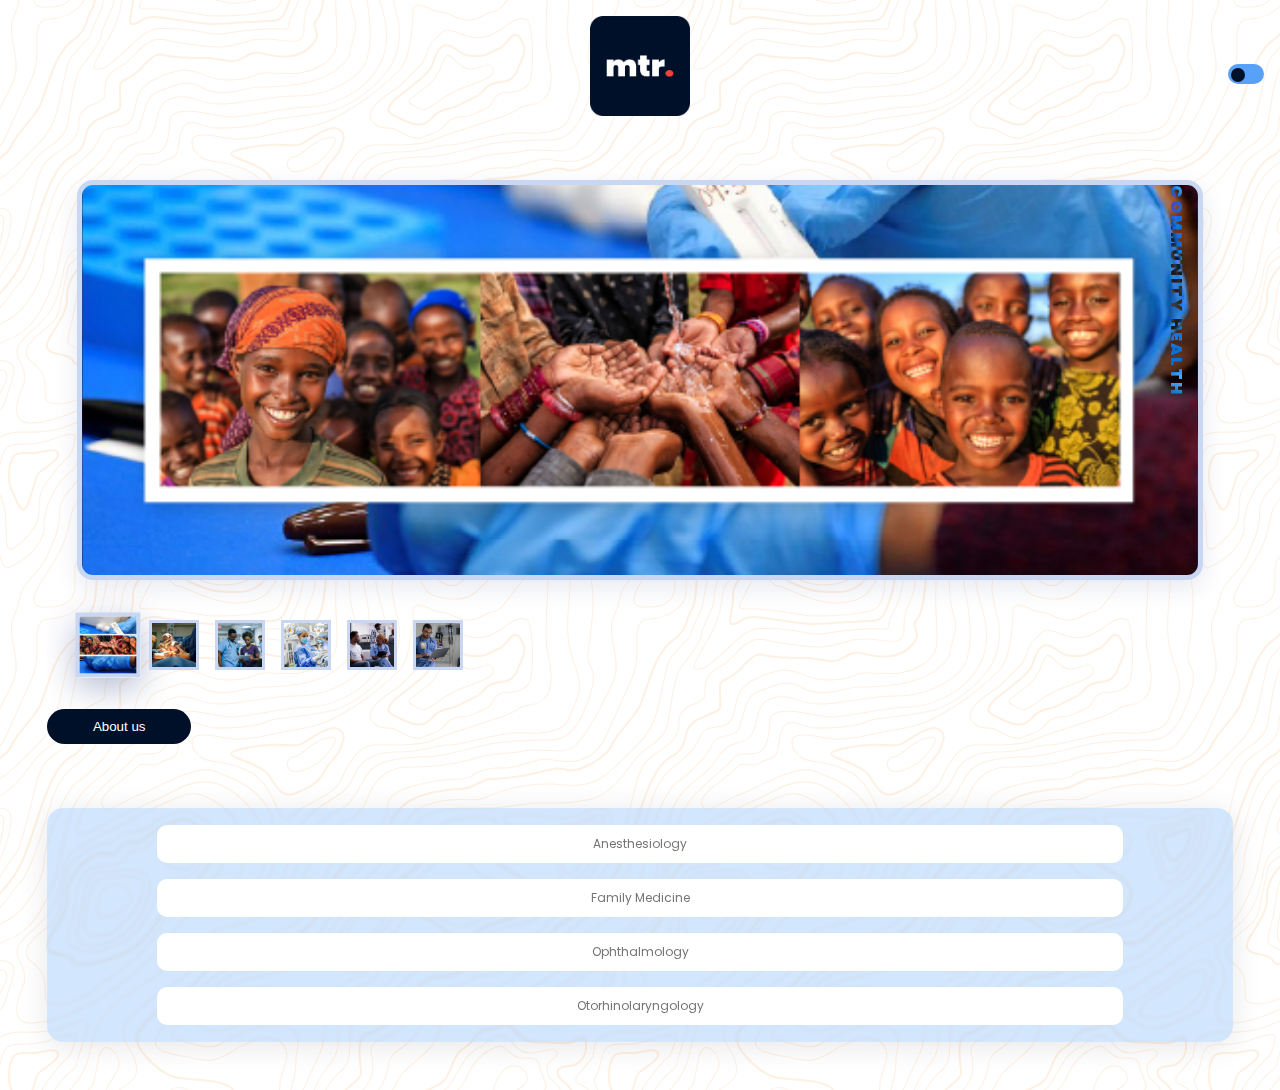
==== index.html @ 711af169 "added new postings" ====
<!DOCTYPE html>
<html lang="en">
<head>
  <meta charset="UTF-8">
  <meta name="viewport" content="width=device-width, initial-scale=1.0">
  <title>mtr.</title>
  <link rel="shortcut icon" href="./img/favicon.png" type="image/x-icon">
  <link rel="stylesheet" href="style2.css">
</head>
<body>
      <!-- Toggle switch for dark mode -->
      <div class="dark-mode-toggle">
        <label class="switch-toggle">
            <input type="checkbox" id="dark-mode-toggle-checkbox">
            <span class="toggle-slider"></span>
        </label>
      </div>

 <img
      src="img/mtr.png"
    />

    <div class="container">
    <!-- <div class="logo-hero">
      <p>mtr.</p>
    </div> -->


    <!-- <h1><span class="text blue">I am</span> 
      <br>
      going to make it better</h1> -->

      <!-- <div id="text-container">
        <span id="text1"></span>
        <span id="text2"></span>
    </div>
    
    <svg id="filters">
        <defs>
            <filter id="threshold">
                <feColorMatrix in="SourceGraphic" type="matrix" values="1 0 0 0 0
                      0 1 0 0 0
                      0 0 1 0 0
                      0 0 0 255 -140" />
            </filter>
        </defs>
    </svg> -->


  
    <div class="section full-height over-hide px-4 px-sm-0">
      <div class="container">
        <div class="row full-height justify-content-center">
          <div class="padding-tb">
            <div class="section mx-auto text-center slider-height-padding">
                    <input class="checkbox frst" type="radio" id="slide-1" name="slider" checked/>
                    <label for="slide-1"></label>
                    <input class="checkbox scnd" type="radio" name="slider" id="slider-2"/>
                    <label for="slider-2"></label>
                    <input class="checkbox thrd" type="radio" name="slider" id="slider-3"/>
                    <label for="slider-3"></label>
                    <input class="checkbox foth" type="radio" name="slider" id="slider-4"/>
                    <label for="slider-4"></label>
                    <input class="checkbox fifth" type="radio" name="slider" id="slider-5"/>
                    <label for="slider-5"></label>
                    <input class="checkbox sixth" type="radio" name="slider" id="slider-6"/>
                    <label for="slider-6"></label>
              <ul>
                <li>
                  <span>COMMUNITY HEALTH</span>
                  </li>
                <li>
                  <span>OBSTETRICS & GYNECOLOGY</span>
                  </li>
                <li>
                  <span></span>
                  </li>
                <li>
                  <span>ANESTHESIOLOGY</span>
                  </li>
                  <li>
                    <span></span>
                    </li>
                    <li>
                      <span>MEDICAL STUDENT</span>
                      </li>
                </ul>
              </div>
            </div>
            </div>
        </div>
    </div>



      <div class="btn">
        <a href="about-temp2.html"> <button class="flat-btn">About us</button> </a>
      </div>
      


      <div class="blurred-box">

        <div class="posting">
        
          <!-- <a href="https://materea.github.io/commhealth">Community Health</a>
        
      
          <a href="https://materea.github.io/obgyn">Obstetrics & Gynecology</a> -->

          <a href="https://materea.github.io/anesth">Anesthesiology</a>
          <a href="https://materea.github.io/ophtha">Family Medicine</a>
          <a href="https://materea.github.io/ophtha">Ophthalmology</a>
          <a href="https://materea.github.io/orl">Otorhinolaryngology</a>

        
        </div>
      </div>
     

      

    


  
 
<script src="main.js"></script>
<script src="script2.js"></script>
</body>
</html>
---- style2.css ----
@import url('https://fonts.googleapis.com/css2?family=Poppins:ital,wght@0,100;0,200;0,300;0,400;0,500;0,600;0,700;0,800;0,900;1,100;1,200;1,300;1,400;1,500;1,600;1,700;1,800;1,900&display=swap');

:root {
  --color-primary: #fff;
  --color-darker: #001028;
  --color-darker-alpha: rgba(0, 16, 40, 0.506);
  --color-yellow: #f4b400;
  --color-green: #4caf50;
  --color-red: #f44336;
  --color-secondary: #57a2f8;
  --color-secondary-lighter: #f4f4f4;
  --color-secondary-alpha: #57a2f85f;
  --color-ash: #747474;
  --font-family-primary: 'Open Sans', sans-serif;
  --font-family-secondary: 'Rubik Mono One', sans-serif;
  --font-family-tertiary: 'Georgia', sans-serif;
  --font-family-quartenary: 'Poppins', sans-serif;

  --td: 150ms;
  --te: cubic-bezier(0.215, 0.61, 0.355, 1);

    /* Dark Mode Colors */
    --color-primary-dark: #081526;
    --color-ash-dark: #0f9f85;
    --color-darker-dark: #c9d7f2;
    --color-secondary-dark: #152840;
    --color-tertiary-dark: #7b8da6;
}

body {
  margin: 0;
  padding: 1rem;
  font-family: "Poppins", sans-serif;
  display: flex;
  flex-direction: column;
  justify-content: center;
  align-items: center;
  min-height: 100vh;
  background-image: url("data:image/svg+xml,%3Csvg xmlns='http://www.w3.org/2000/svg' width='600' height='600' viewBox='0 0 600 600'%3E%3Cpath fill='%23fcd9b6' fill-opacity='0.4' d='M600 325.1v-1.17c-6.5 3.83-13.06 7.64-14.68 8.64-10.6 6.56-18.57 12.56-24.68 19.09-5.58 5.95-12.44 10.06-22.42 14.15-1.45.6-2.96 1.2-4.83 1.9l-4.75 1.82c-9.78 3.75-14.8 6.27-18.98 10.1-4.23 3.88-9.65 6.6-16.77 8.84-1.95.6-3.99 1.17-6.47 1.8l-6.14 1.53c-5.29 1.35-8.3 2.37-10.54 3.78-3.08 1.92-6.63 3.26-12.74 5.03a384.1 384.1 0 0 1-4.82 1.36c-2.04.58-3.6 1.04-5.17 1.52a110.03 110.03 0 0 0-11.2 4.05c-2.7 1.15-5.5 3.93-8.78 8.4a157.68 157.68 0 0 0-6.15 9.2c-5.75 9.07-7.58 11.74-10.24 14.51a50.97 50.97 0 0 1-4.6 4.22c-2.33 1.9-10.39 7.54-11.81 8.74a14.68 14.68 0 0 0-3.67 4.15c-1.24 2.3-1.9 4.57-2.78 8.87-2.17 10.61-3.52 14.81-8.2 22.1-4.07 6.33-6.8 9.88-9.83 12.99-.47.48-.95.96-1.5 1.48l-3.75 3.56c-1.67 1.6-3.18 3.12-4.86 4.9a42.44 42.44 0 0 0-9.89 16.94c-2.5 8.13-2.72 15.47-1.76 27.22.47 5.82.51 6.36.51 8.18 0 10.51.12 17.53.63 25.78.24 4.05.56 7.8.97 11.22h.9c-1.13-9.58-1.5-21.83-1.5-37 0-1.86-.04-2.4-.52-8.26-.94-11.63-.72-18.87 1.73-26.85a41.44 41.44 0 0 1 9.65-16.55c1.67-1.76 3.18-3.27 4.83-4.85.63-.6 3.13-2.96 3.75-3.57a71.6 71.6 0 0 0 1.52-1.5c3.09-3.16 5.86-6.76 9.96-13.15 4.77-7.42 6.15-11.71 8.34-22.44.86-4.21 1.5-6.4 2.68-8.6.68-1.25 1.79-2.48 3.43-3.86 1.38-1.15 9.43-6.8 11.8-8.72 1.71-1.4 3.26-2.81 4.7-4.3 2.72-2.85 4.56-5.54 10.36-14.67a156.9 156.9 0 0 1 6.1-9.15c3.2-4.33 5.9-7.01 8.37-8.07 3.5-1.5 7.06-2.77 11.1-4.02a233.84 233.84 0 0 1 7.6-2.2l2.38-.67c6.19-1.79 9.81-3.16 12.98-5.15 2.14-1.33 5.08-2.33 10.27-3.65l6.14-1.53c2.5-.63 4.55-1.2 6.52-1.82 7.24-2.27 12.79-5.06 17.15-9.05 4.05-3.72 9-6.2 18.66-9.9l4.75-1.82c1.87-.72 3.39-1.31 4.85-1.91 10.1-4.15 17.07-8.32 22.76-14.4 6.05-6.45 13.95-12.4 24.49-18.92 1.56-.96 7.82-4.6 14.15-8.33v-64.58c-4 8.15-8.52 14.85-12.7 17.9-2.51 1.82-5.38 4.02-9.04 6.92a1063.87 1063.87 0 0 0-6.23 4.98l-1.27 1.02a2309.25 2309.25 0 0 1-4.87 3.9c-7.55 6-12.9 10.05-17.61 13.19-3.1 2.06-3.86 2.78-8.06 7.13-5.84 6.07-11.72 8.62-29.15 10.95-11.3 1.5-20.04 4.91-30.75 11.07-1.65.94-7.27 4.27-6.97 4.1-2.7 1.58-4.69 2.69-6.64 3.66-5.63 2.8-10.47 4.17-15.71 4.17-17.13 0-41.44 11.51-51.63 22.83-12.05 13.4-31.42 27.7-45.25 31.16-7.4 1.85-11.85 7.05-14.04 14.69-1.26 4.4-1.58 8.28-1.58 13.82 0 .82.01.98.24 3.63.45 5.18.35 8.72-.77 13.26-1.53 6.2-4.89 12.6-10.59 19.43-13.87 16.65-22.88 46.58-22.88 71.68 0 2.39.02 4.26.06 8.75.12 10.8.1 15.8-.22 21.95-.56 11.18-2.09 20.73-5 29.3h-1.05c2.94-8.56 4.49-18.12 5.05-29.35.31-6.13.34-11.1.22-21.9-.04-4.48-.06-6.36-.06-8.75 0-25.32 9.07-55.47 23.12-72.32 5.6-6.72 8.88-12.99 10.38-19.03 1.09-4.4 1.18-7.85.74-12.93-.23-2.7-.24-2.86-.24-3.72 0-5.62.32-9.57 1.62-14.1 2.28-7.95 6.97-13.44 14.76-15.39 13.6-3.4 32.82-17.59 44.75-30.84C409 360.14 433.58 348.5 451 348.5c5.07 0 9.77-1.33 15.26-4.07 1.93-.96 3.9-2.05 6.58-3.62-.3.18 5.33-3.16 6.98-4.11 10.82-6.21 19.66-9.67 31.11-11.2 17.23-2.3 22.9-4.75 28.57-10.64 4.25-4.41 5.04-5.16 8.22-7.28 4.68-3.11 10.01-7.14 17.55-13.14a1113.33 1113.33 0 0 0 4.86-3.89l1.28-1.02a4668.54 4668.54 0 0 1 6.23-4.98c3.67-2.9 6.55-5.12 9.07-6.95 4.37-3.19 9.16-10.56 13.29-19.4v66.9zm0-116.23c-.62.01-1.27.06-1.95.13-6.13.63-13.83 3.45-21.83 7.45-3.64 1.82-8.46 2.67-14.17 2.71-4.7.04-9.72-.47-14.73-1.33-1.7-.3-3.26-.61-4.67-.93a31.55 31.55 0 0 0-3.55-.57 273.4 273.4 0 0 0-16.66-.88c-10.42-.16-17.2.74-17.97 2.73-.38.97.6 2.55 3.03 4.87 1.01.97 2.22 2.03 4.04 3.55a1746.07 1746.07 0 0 0 4.79 4.02c1.39 1.2 3.1 1.92 5.5 2.5.7.16.86.2 2.64.54 3.53.7 5.03 1.25 6.15 2.63 1.41 1.76 1.4 4.54-.15 8.88-2.44 6.83-5.72 10.05-10.19 10.33-3.63.23-7.6-1.29-14.52-5.06-4.53-2.47-6.82-7.3-8.32-15.26-.17-.87-.32-1.78-.5-2.86l-.43-2.76c-1.05-6.58-1.9-9.2-3.73-10.11-.81-.4-1.59-.74-2.36-1-2.27-.77-4.6-1.02-8.1-.92-2.29.07-14.7 1-13.77.93-20.55 1.37-28.8 5.05-37.09 14.99a133.07 133.07 0 0 0-4.25 5.44l-2.3 3.09-2.51 3.32c-4.1 5.36-7.06 8.48-10.39 11.12-.65.52-1.33 1.04-2.13 1.62l-4.11 2.94a106.8 106.8 0 0 0-5.16 3.99c-4.55 3.74-9.74 8.6-16.25 15.38-8.25 8.58-11.78 13.54-11.7 15.95.07 1.65 1.64 2.11 6.79 2.38 1.61.09 2.15.12 2.98.2 2.95.24 5.09.73 6.81 1.68 7.48 4.15 11.63 7.26 13.95 11.58 3.3 6.15.8 12.88-8.89 20.26-8.28 6.3-11.1 10.37-11.31 14.96-.06 1.17 0 1.93.26 4.43.69 6.47.25 10.65-2.8 17.42a44.23 44.23 0 0 1-4.16 7.53c-2.82 3.97-5.47 5.74-10.6 7.69-.43.16-3.34 1.23-4.27 1.59-1.8.68-3.38 1.36-5.01 2.14-4.18 2-8.4 4.6-13.1 8.24-8.44 6.51-13.23 14.56-15.98 25.06-1.1 4.2-1.55 6.81-2.8 15.21-1.26 8.6-2.17 12.64-4.08 16.55-2.1 4.28-11.93 26.59-12.97 28.88a382.7 382.7 0 0 1-6.37 13.41c-4.07 8.11-7.61 14.07-10.73 17.81-5.38 6.46-8.98 14.37-13.77 28.42a810.14 810.14 0 0 0-1.89 5.6c-1.8 5.35-2.96 8.6-4.26 11.85-6.13 15.32-25.43 26.31-46.46 26.31-11.2 0-20.58-2.74-31.02-8.55-5.6-3.13-4.55-2.42-22.26-14.54-14.33-9.8-17.7-10.73-20.47-6.9-.37.5-1.81 2.74-1.83 2.77a52.24 52.24 0 0 1-4.94 5.9c-.73.79-5.52 5.87-6.97 7.45-2.38 2.6-4.3 4.81-5.98 6.93a45.6 45.6 0 0 0-5.08 7.66c-1.29 2.57-1.9 5.25-2.66 10.6a997.6 997.6 0 0 1-.46 3.18h-1l.47-3.32c.77-5.45 1.4-8.2 2.75-10.9a46.54 46.54 0 0 1 5.2-7.84c1.7-2.14 3.63-4.38 6.03-6.98 1.45-1.59 6.24-6.68 6.96-7.46a51.58 51.58 0 0 0 4.84-5.78s1.47-2.26 1.86-2.8c3.25-4.5 7.08-3.44 21.84 6.67 17.67 12.08 16.62 11.38 22.19 14.48 10.3 5.73 19.5 8.43 30.53 8.43 20.65 0 39.57-10.77 45.54-25.69a219.7 219.7 0 0 0 4.24-11.8 6752.32 6752.32 0 0 0 1.88-5.6c4.83-14.16 8.47-22.14 13.96-28.73 3.05-3.66 6.56-9.57 10.6-17.61 1.97-3.93 4.04-8.31 6.35-13.38 1.03-2.28 10.88-24.61 12.98-28.91 1.85-3.79 2.75-7.76 4-16.25 1.24-8.44 1.7-11.07 2.81-15.32 2.8-10.7 7.71-18.94 16.33-25.6a73.18 73.18 0 0 1 13.29-8.35c1.66-.8 3.27-1.48 5.08-2.18.94-.36 3.86-1.43 4.28-1.59 4.95-1.88 7.44-3.55 10.14-7.33 1.35-1.9 2.68-4.3 4.06-7.37 2.97-6.58 3.39-10.59 2.72-16.9a27.13 27.13 0 0 1-.27-4.58c.22-4.94 3.21-9.24 11.7-15.7 9.33-7.11 11.66-13.34 8.62-19-2.2-4.09-6.25-7.12-13.55-11.17-1.57-.88-3.6-1.33-6.42-1.57-.8-.07-1.34-.1-2.95-.19-5.77-.3-7.63-.85-7.72-3.34-.1-2.81 3.5-7.87 11.97-16.69 6.53-6.8 11.75-11.69 16.33-15.45 1.79-1.47 3.42-2.72 5.2-4.03l4.12-2.94c.79-.58 1.46-1.08 2.1-1.59 3.26-2.6 6.16-5.65 10.21-10.94a383.2 383.2 0 0 0 2.5-3.32l2.31-3.09c1.8-2.39 3.04-4 4.29-5.48 8.47-10.17 16.98-13.96 37.27-15.3-.44.02 12-.9 14.32-.98 3.62-.1 6.05.16 8.46.98.8.27 1.62.62 2.47 1.04 2.27 1.14 3.17 3.87 4.27 10.85l.44 2.76c.17 1.07.33 1.97.5 2.83 1.44 7.69 3.62 12.29 7.8 14.57 6.76 3.68 10.6 5.15 13.99 4.94 4-.25 6.99-3.17 9.3-9.67 1.45-4.04 1.46-6.49.32-7.92-.9-1.12-2.28-1.62-5.57-2.27a55.8 55.8 0 0 1-2.67-.55c-2.54-.6-4.39-1.4-5.93-2.71a252.63 252.63 0 0 0-4.78-4.01 84.35 84.35 0 0 1-4.08-3.6c-2.73-2.6-3.86-4.43-3.28-5.95 1.02-2.64 7.82-3.54 18.93-3.37a230.56 230.56 0 0 1 16.73.88c2.76.39 3.2.49 3.68.6 1.4.3 2.95.62 4.62.91a82.9 82.9 0 0 0 14.56 1.32c5.56-.04 10.24-.86 13.73-2.6 8.1-4.05 15.89-6.9 22.17-7.56.7-.07 1.4-.11 2.05-.13v1zm0-100.94v1.5c-8.62 16.05-17.27 29.55-23.65 35.92-3.19 3.2-7.62 4.9-13.54 5.56-4.45.48-8.28.4-19.18-.2-9.91-.55-15.32-.44-20.52.78a84.05 84.05 0 0 1-15 2.11l-2.25.14c-12.49.75-19.37 1.78-32.72 5.74-4.5 1.33-9.27 2.49-14.3 3.48a246.27 246.27 0 0 1-32.6 3.97c-7.56.45-13.21.57-20.24.57-5.4 0-11.9 1.61-18 5.18-8.3 4.87-15.06 12.87-19.53 24.5a68.57 68.57 0 0 1-4.56 9.8c-3.6 6.2-6.92 8.99-13.38 12.18l-4.03 1.96a64.48 64.48 0 0 0-15.16 10.25c-8.2 7.33-13.72 16.63-22.54 35.6l-2.08 4.49c-7.3 15.7-11.5 23.3-17.35 29.87-7.7 8.66-20.25 14.42-40.31 20.08-4.37 1.23-19.04 5.08-19.24 5.13-6.92 1.87-11.68 3.34-15.63 4.92-10.55 4.22-18.71 10.52-36.38 26.52l-1.7 1.54c-8.58 7.76-13.41 11.9-18.81 15.88-3.95 2.9-8 5.67-12.97 8.91-2.06 1.34-10.3 6.6-12.33 7.94-11.52 7.5-18.53 13.04-24.62 20.08a62.01 62.01 0 0 0-6.44 8.85c-4.13 6.91-6.27 13.15-9.2 25.11l-1.54 6.26c-.6 2.45-1.15 4.54-1.72 6.58-2.97 10.7-6.9 17.36-14.78 26.91L69.6 491a148.51 148.51 0 0 0-4.19 5.3 23.9 23.9 0 0 0-3.44 6.28c-1.16 3.23-1.52 5.9-1.87 11.94-.58 10.05-1.42 15.04-4.63 22.67-1.57 3.72-5.66 14.02-6.41 15.8a73.46 73.46 0 0 1-3.57 7.4c-2.88 5.14-6.71 10.12-13.12 16.95-5.96 6.36-8.87 10.9-10.61 16a56.88 56.88 0 0 0-1.38 4.82l-.46 1.84h-1.03l.52-2.08c.52-2.09.92-3.49 1.4-4.9 1.8-5.25 4.78-9.9 10.84-16.36 6.35-6.78 10.13-11.7 12.97-16.77a72.5 72.5 0 0 0 3.52-7.29c.75-1.76 4.84-12.06 6.4-15.8 3.17-7.5 3.99-12.4 4.56-22.33.35-6.14.72-8.88 1.93-12.23a24.9 24.9 0 0 1 3.58-6.54c1.27-1.7 2.6-3.37 4.22-5.34l4.11-4.95c7.8-9.46 11.66-16 14.59-26.54.56-2.04 1.1-4.12 1.71-6.56l1.53-6.26c2.96-12.04 5.13-18.36 9.32-25.39 1.84-3.08 4-6.05 6.54-8.99 6.17-7.12 13.24-12.7 24.83-20.26 2.05-1.33 10.28-6.6 12.33-7.94 4.96-3.22 9-5.98 12.92-8.87 5.37-3.95 10.19-8.08 18.74-15.82l1.7-1.54c17.76-16.09 25.98-22.43 36.67-26.7 4-1.6 8.8-3.09 15.75-4.96.21-.06 14.87-3.9 19.22-5.13 19.9-5.61 32.32-11.31 39.85-19.78 5.76-6.48 9.93-14.02 17.18-29.64l2.09-4.5c8.87-19.07 14.44-28.46 22.77-35.9a65.48 65.48 0 0 1 15.38-10.4l4.04-1.97c6.3-3.1 9.47-5.77 12.96-11.77a67.6 67.6 0 0 0 4.48-9.67c4.56-11.84 11.47-20.02 19.97-25 6.25-3.66 12.93-5.32 18.5-5.32 7.01 0 12.65-.12 20.17-.57a245.3 245.3 0 0 0 32.47-3.96c5-.98 9.75-2.13 14.22-3.45 13.43-3.98 20.38-5.02 32.94-5.78l2.24-.14c5.76-.37 9.8-.9 14.85-2.09 5.31-1.25 10.79-1.35 22.6-.7 9.04.5 12.84.58 17.21.1 5.71-.62 9.94-2.26 12.95-5.26 6.44-6.45 15.3-20.37 24.35-36.72zm0 450.21c-1.28-4.6-2.2-10.55-3.33-20.25l-.24-2.04-.23-2.03c-1.82-15.7-3.07-21.98-5.55-24.47-2.46-2.46-3.04-5.03-2.52-8.64.1-.6.18-1.1.39-2.15.69-3.54.77-5.04.08-6.84-.91-2.38-3.31-4.41-7.79-6.26-5.08-2.09-6.52-4.84-4.89-8.44.66-1.45 1.79-3.02 3.52-5.01 1.04-1.2 5.48-5.96 5.08-5.53 6.15-6.7 8.98-11.34 8.98-16.48a15.2 15.2 0 0 1 6.5-12.89v1.26a14.17 14.17 0 0 0-5.5 11.63c0 5.47-2.93 10.29-9.24 17.16.38-.42-4.04 4.33-5.07 5.5-1.67 1.93-2.75 3.43-3.36 4.77-1.37 3.04-.23 5.22 4.36 7.1 4.71 1.95 7.32 4.16 8.34 6.83.78 2.04.7 3.67-.03 7.4-.2 1.03-.3 1.51-.38 2.09-.48 3.33.03 5.59 2.23 7.8 2.74 2.74 3.98 8.96 5.84 25.06l.24 2.03.23 2.04c.82 7.01 1.53 12.06 2.34 16.03v4.33zm0-62.16c-1.4-3.13-4.43-9.9-4.95-11.17-1.02-2.53-1.25-3.8-.91-5.18.2-.84 2.05-4.68 2.32-5.33a70.79 70.79 0 0 0 3.54-11.2v3.99a62.82 62.82 0 0 1-2.62 7.6c-.31.75-2.09 4.46-2.27 5.18-.28 1.12-.08 2.22.87 4.57.41 1.02 2.5 5.7 4.02 9.09v2.45zm0-85.09c-1.65 1.66-3.66 2.9-6.4 4.13-.25.1-13.97 5.47-20.4 8.43-9.35 4.32-16.7 5.9-23.03 5.25-5.08-.53-9.02-2.25-14.77-5.92l-3.2-2.07a77.4 77.4 0 0 0-5.44-3.27c-4.05-2.18-3.25-5.8 1.47-10.47 3.71-3.68 9.6-7.93 18.73-13.8l4.46-2.82c17.95-11.33 18.22-11.5 22.27-14.74 11.25-9 19.69-14.02 26.31-15.1v1.02c-6.37 1.1-14.62 6-25.69 14.86-4.1 3.28-4.34 3.44-22.36 14.8a652.4 652.4 0 0 0-4.45 2.83c-9.07 5.83-14.92 10.05-18.57 13.66-4.31 4.28-4.95 7.13-1.7 8.88 1.7.91 3.29 1.88 5.5 3.3l3.2 2.08c5.64 3.59 9.45 5.25 14.34 5.76 6.13.64 13.32-.9 22.52-5.15 6.46-2.98 20.18-8.35 20.4-8.44 3.04-1.37 5.1-2.71 6.81-4.69v1.47zm0-41.37v1c-6.56.26-12.11 3.13-19.71 9.08l-4.63 3.68a51.87 51.87 0 0 1-4.4 3.14c-.82.52-5.51 3.33-6.22 3.76-3.31 2-6.15 3.8-8.87 5.6a112.61 112.61 0 0 0-8.16 5.92c-4.61 3.72-7.4 6.9-7.97 9.35-.63 2.67 1.48 4.53 7.05 5.46 10.7 1.78 20.92-.05 30.45-4.65a61.96 61.96 0 0 0 17.1-12.2 41.8 41.8 0 0 0 5.36-7.42v1.92a38.94 38.94 0 0 1-4.64 6.19 62.95 62.95 0 0 1-17.39 12.41c-9.7 4.68-20.13 6.55-31.05 4.73-6.06-1-8.65-3.29-7.85-6.67.64-2.74 3.53-6.05 8.31-9.9 2.35-1.9 5.1-3.88 8.24-5.97 2.73-1.82 5.58-3.61 8.9-5.62.72-.44 5.4-3.24 6.22-3.75 1.26-.8 2.6-1.76 4.3-3.09.8-.62 3.9-3.1 4.63-3.67 7.77-6.1 13.49-9.04 20.33-9.3zm0-154.6v1c-1.75-.24-4.3.23-7.82 1.55-10.01 3.75-13.8 5.07-19.15 6.76-1.78.56-2.63.83-3.87 1.24-1.48.5-3.16.76-6.74 1.16a1550.34 1550.34 0 0 0-2.64.3c-7.8.94-11.28 2.47-11.28 6.07 0 4.45 2.89 13.18 7.96 25.81a57.34 57.34 0 0 1 2.33 7.6 258.32 258.32 0 0 1 .84 3.46c1.86 7.62 3.17 10.71 5.56 11.67 2.21.88 4.7.6 7.47-.72 3.48-1.69 7.22-4.94 11.2-9.47 1.52-1.7 2.97-3.49 4.59-5.57l3.16-4.1c2.59-3.23 6.07-12.21 8.39-20.23v3.45c-2.29 7.2-5.27 14.5-7.61 17.41-.44.55-2.67 3.46-3.15 4.09-1.63 2.1-3.1 3.9-4.62 5.62-4.08 4.61-7.9 7.94-11.53 9.7-2.99 1.44-5.77 1.75-8.28.74-2.84-1.13-4.2-4.34-6.15-12.35a2097.48 2097.48 0 0 1-.84-3.46c-.8-3.2-1.47-5.45-2.28-7.46-5.14-12.8-8.04-21.55-8.04-26.19 0-4.37 3.84-6.06 12.16-7.07a160.9 160.9 0 0 1 2.65-.3c3.5-.39 5.15-.64 6.53-1.1 1.26-.42 2.1-.7 3.88-1.26 5.34-1.68 9.11-3 19.1-6.74 3.53-1.32 6.22-1.84 8.18-1.61zM0 292c10.13-11.31 18.13-23.2 23.07-35.39 3.3-8.14 6.09-16.12 10.81-30.55l1.59-4.84c6.53-19.94 10.11-29.82 14.77-39.56 6.07-12.72 12.55-21.18 20.27-25.54 6.66-3.76 10.2-7.86 12.22-13.15a46.6 46.6 0 0 0 1.86-6.58c1.23-5.2 2.05-7.59 3.93-10.36 2.45-3.62 6.27-6.53 12.1-8.96 15.78-6.58 16.73-7.04 18.05-9.01.65-.98.83-2.15.74-4.51-.03-.73-.23-3.82-.24-4A93.8 93.8 0 0 1 119 94c0-10.04.18-11.37 2.37-13.15.52-.42 1.13-.8 2.07-1.3.27-.14 2.18-1.12 2.84-1.48a68.4 68.4 0 0 0 9.12-5.87c2.06-1.54 2.64-2.14 8.01-7.93 3.78-4.09 6.21-6.36 8.96-8.12 3.64-2.33 7.2-3.12 10.9-2.11 4.4 1.2 10.81 2 18.78 2.46 6.9.4 12.9.5 21.95.5 4.87 0 8.97.47 15.4 1.57 7.77 1.33 9.3 1.54 12.38 1.54 4.05 0 7.43-.88 10.68-2.95 5.06-3.22 8.11-4.67 11.2-5.2 3.62-.64 4.77-.46 16.55 2.06 17.26 3.7 30.85 1.36 41.06-9.7 5.1-5.53 5.48-8.9 3.48-14.8-.83-2.42-1.03-3.1-1.17-4.3-.29-2.52.5-4.71 2.71-6.93 2.65-2.65 4.72-9.17 6.22-18.29h2.03c-1.56 9.71-3.77 16.65-6.83 19.7-1.79 1.8-2.36 3.39-2.14 5.28.11 1 .3 1.63 1.07 3.9 2.22 6.53 1.76 10.66-3.9 16.8-10.77 11.66-25.07 14.13-42.95 10.3-11.42-2.45-12.55-2.62-15.78-2.06-2.77.48-5.62 1.84-10.47 4.92a20.93 20.93 0 0 1-11.76 3.27c-3.25 0-4.81-.22-12.73-1.57C212.74 59.46 208.73 59 204 59c-9.1 0-15.11-.1-22.07-.5-8.09-.47-14.62-1.29-19.2-2.54-5.62-1.53-10.17 1.38-17.85 9.66-5.5 5.94-6.08 6.53-8.28 8.18a70.38 70.38 0 0 1-9.38 6.03c-.68.37-2.58 1.35-2.84 1.49-.84.44-1.35.76-1.75 1.08C121.16 83.6 121 84.8 121 94c0 1.85.06 3.54.17 5.44 0 .17.2 3.28.24 4.03.1 2.75-.13 4.29-1.08 5.71-1.67 2.5-2.27 2.8-18.95 9.74-5.48 2.29-8.99 4.96-11.2 8.24-1.71 2.51-2.47 4.73-3.64 9.7-.83 3.5-1.21 4.92-1.94 6.83-2.18 5.73-6.05 10.19-13.1 14.18-7.3 4.12-13.55 12.28-19.46 24.66-4.6 9.64-8.17 19.46-14.67 39.32l-1.58 4.84c-4.75 14.47-7.54 22.48-10.86 30.69-5.28 13.01-13.95 25.65-24.93 37.6v-2.97zm0 78v-.5l1-.01c6.32 0 7.47 5.2 4.6 13.36a60.36 60.36 0 0 1-5.6 11.3v-1.92a57.76 57.76 0 0 0 4.65-9.72c2.69-7.6 1.71-12.02-3.65-12.02-.34 0-.67 0-1 .02v-46.59a340.96 340.96 0 0 0 13.71-8.34c13.66-9.46 29.79-37.6 29.79-53.59 0-18.1 21.57-72.64 32.23-79.42 12.71-8.09 32.24-27.96 35.8-37.75 1.93-5.3 5.5-7.27 14.42-9.37 6.15-1.44 8.64-2.42 10.67-4.79 1.5-1.74 2.72-4.79 4.33-10.3.23-.78 1.9-6.68 2.43-8.46 3.62-12.08 7.3-18.49 13.47-20.39 2.5-.76 3.03-.98 9.74-3.7 7.49-3.03 11.97-4.43 17.12-4.92 6.75-.65 13.13.75 19.55 4.67 5.43 3.32 12.19 4.72 20.17 4.56 6.03-.12 12.2-1.07 19.83-2.8 1.82-.4 7.38-1.74 8.26-1.94 2.69-.6 4.34-.89 5.48-.89 4.97 0 8.93-.05 14.2-.27 7.9-.32 15.56-.92 22.75-1.88 8.5-1.14 15.9-2.73 21.88-4.82 18.9-6.62 32.64-18.3 33.67-27.59.29-2.56.4-2.96 2.79-11.11 2.33-7.95 3.21-12.93 2.72-18.23-.2-2.24-.69-4.38-1.48-6.42-1.5-3.92-2.63-9.4-3.43-16.18h.9c.77 6.47 1.89 11.72 3.47 15.82a24.93 24.93 0 0 1 1.54 6.69c.5 5.46-.4 10.54-2.77 18.6-2.36 8.06-2.47 8.47-2.74 10.95-1.09 9.75-15.1 21.68-34.33 28.41-6.06 2.12-13.52 3.72-22.09 4.87-7.22.96-14.92 1.57-22.83 1.89-5.3.21-9.27.27-14.25.27-1.04 0-2.64.27-5.26.87-.87.2-6.43 1.53-8.26 1.94-7.68 1.73-13.92 2.7-20.03 2.82-8.15.17-15.1-1.27-20.71-4.7-6.23-3.81-12.4-5.16-18.93-4.54-5.04.48-9.44 1.86-16.84 4.86-6.75 2.74-7.29 2.95-9.82 3.73-5.73 1.76-9.28 7.96-12.81 19.72-.53 1.77-2.2 7.66-2.43 8.46-1.66 5.65-2.91 8.78-4.53 10.67-2.22 2.58-4.84 3.62-12.01 5.3-7.8 1.83-11.13 3.66-12.9 8.54-3.65 10.04-23.32 30.06-36.2 38.25C65.94 190 44.5 244.2 44.5 262c0 16.34-16.3 44.78-30.22 54.41-2.14 1.48-8.24 5.12-14.28 8.68v-1.16 46.09zm0-173.7v-1.11c7.42-3.82 14.55-10.23 21.84-18.98 3.8-4.56 14.21-18.78 15.79-20.55 1.8-2.04 4.06-3.96 7.42-6.45 1.08-.8 4.92-3.57 5.49-3.99 9.36-6.85 14-11.96 15.98-19.36.8-2.98 1.54-6.78 2.46-12.3.23-1.44 2-12.46 2.56-15.79 2.87-16.77 5.73-26.79 10.07-32.1C92.46 52.43 101.5 38.13 101.5 33c0-2.54.34-3.35 6.05-15.71.68-1.49 1.25-2.74 1.77-3.93 2.5-5.75 3.9-10.04 4.14-13.36h1c-.23 3.48-1.66 7.87-4.23 13.76-.52 1.2-1.09 2.45-1.78 3.95-5.54 12.01-5.95 12.99-5.95 15.29 0 5.47-9.09 19.84-20.11 33.31-4.2 5.12-7.03 15.06-9.86 31.64-.57 3.33-2.33 14.33-2.57 15.78-.92 5.56-1.67 9.38-2.48 12.4-2.05 7.68-6.82 12.93-16.35 19.91l-5.49 3.98c-3.3 2.45-5.51 4.34-7.27 6.31-1.53 1.73-11.94 15.93-15.76 20.53-7.52 9.02-14.88 15.6-22.61 19.46zm0 361.83v-4.33c.48 2.36 1 4.35 1.6 6.15 2 6.03 4.6 8.26 8.19 6.59C28.76 557.69 43.5 542.4 43.5 527c0-16.2 6.37-31.99 17.1-46.3 1.88-2.5 3.66-4.4 5.53-6 .73-.62 1.45-1.18 2.3-1.8l2-1.43c3.68-2.68 5.32-5.28 7.08-12.59.75-3.07 1.38-5.02 4.2-13.26l.63-1.88c3.24-9.58 4.56-14.97 4.17-18.65-.48-4.43-3.8-5.23-11.3-1.64a81.12 81.12 0 0 1-9.15 3.7c-13.89 4.67-26.96 5.8-42.66 5.42l-1.95-.05-1.45-.02a39.8 39.8 0 0 0-15.05 2.96A21.81 21.81 0 0 0 0 438.37v-1.26a23.55 23.55 0 0 1 4.55-2.57 40.77 40.77 0 0 1 16.92-3.02l1.95.05c15.6.38 28.57-.75 42.32-5.37a80.12 80.12 0 0 0 9.04-3.65c8.04-3.84 12.16-2.85 12.72 2.43.42 3.89-.92 9.34-4.21 19.08l-.64 1.88c-2.8 8.2-3.43 10.15-4.16 13.18-1.82 7.52-3.59 10.34-7.47 13.16l-2 1.43c-.84.6-1.54 1.15-2.25 1.75a35.45 35.45 0 0 0-5.37 5.84c-10.61 14.15-16.9 29.74-16.9 45.7 0 15.88-15 31.45-34.29 40.45-4.3 2.01-7.39-.66-9.56-7.18-.23-.68-.44-1.39-.65-2.13zm0-62.16v-2.45l1.46 3.27c2.1 4.8 3.46 10.33 4.26 16.77.66 5.3.84 9.3 1.04 18.5.2 9.32.5 12.75 1.63 15.05 1.28 2.6 3.67 2.35 8.29-1.5 17.14-14.3 21.82-22.9 21.82-38.62 0-7.17 1.1-12.39 3.7-17.68 2.27-4.67 3.65-6.62 13.4-19.62a69.8 69.8 0 0 1 7.6-8.79 44.76 44.76 0 0 1 3.54-3.06c.38-.3.64-.52.89-.74a10.47 10.47 0 0 0 2.63-3.32 35.78 35.78 0 0 0 2.26-5.94l.37-1.2.36-1.15c.29-.91.48-1.55.66-2.16.45-1.53.74-2.68.91-3.66.38-2.2.12-3.49-.85-4.15-2.35-1.61-9.28-.24-23.8 4.94-9.54 3.4-16.12 4.17-27.85 4.26-7.71.06-10.43.4-13.25 2.12-3.48 2.12-5.84 6.4-7.58 14.26-.5 2.2-.99 4.19-1.49 5.98v-3.98l.51-2.22c1.8-8.1 4.28-12.6 8.04-14.9 3.04-1.85 5.86-2.2 13.77-2.26 11.61-.09 18.1-.84 27.51-4.2 14.93-5.32 21.95-6.71 24.7-4.83 1.38.94 1.71 2.6 1.28 5.15a33.69 33.69 0 0 1-.94 3.78l-.66 2.17-.36 1.15-.37 1.2a36.64 36.64 0 0 1-2.33 6.1c-.8 1.53-1.61 2.52-2.86 3.61l-.92.77-1.02.83c-.9.74-1.65 1.4-2.47 2.18a68.84 68.84 0 0 0-7.48 8.66c-9.7 12.93-11.07 14.87-13.31 19.46-2.52 5.15-3.59 10.22-3.59 17.24 0 16.04-4.82 24.91-22.18 39.38-5.04 4.2-8.18 4.55-9.83 1.18-1.22-2.5-1.52-5.94-1.73-15.47-.2-9.16-.38-13.15-1.03-18.4-.79-6.34-2.12-11.8-4.19-16.49L0 495.98zM379.27 0h1.04l1.5 5.26c3.28 11.56 4.89 19.33 5.26 27.8.49 11.01-1.52 21.26-6.63 31.17-7.8 15.13-20.47 26.5-36.22 34.1-12.38 5.96-26.12 9.17-36.22 9.17-6.84 0-17.24 1.38-37.27 4.62l-2.27.37c-24.5 3.99-31.65 5-37.46 5-3.49 0-4.08-.08-19.54-2.8-3.56-.64-6.32-1.1-9-1.5-20.23-2.96-31-1.2-31.96 7.86-.1.85-.18 1.72-.29 2.81l-.27 2.73c-1.1 10.9-2.02 15.73-4.31 19.96-2.9 5.34-7.77 7.95-15.63 7.95-10.2 0-12.92.6-15.5 3.17.52-.51-5.03 5.85-8.16 8.7-2.75 2.5-14.32 12.55-15.77 13.83a341.27 341.27 0 0 0-6.54 5.92c-6.97 6.49-11.81 11.76-14.6 16.15-5.92 9.3-10.48 18.04-11.69 24.08-1.66 8.3 3.67 9.54 19.02 1.21a626.23 626.23 0 0 1 44.54-21.9c3.5-1.56 14.04-6.2 15.68-6.95 5.05-2.25 8.3-3.8 10.78-5.15l1.95-1.07 2.18-1.18c1.76-.94 3.38-1.76 5-2.55 18.1-8.72 34.48-10.46 50.33-1.2 22.89 13.34 38.28 37.02 38.28 56.44 0 19.12-.73 25.13-5.18 33.2a45.32 45.32 0 0 1-4.94 7.12c-6.47 7.77-11.81 16.2-12.76 21.27-1.2 6.34 4.69 7.03 20.17-.05 13.31-6.08 22.4-14.95 28.5-26.32a80.51 80.51 0 0 0 6.1-15.13c.9-2.98 3.17-11.65 3.41-12.48a29.02 29.02 0 0 1 1.75-4.83c7.47-14.93 21.09-30.5 36.25-37.24 7.61-3.38 13-9.65 19.4-20.79.84-1.48 4.26-7.64 5.14-9.17 3.52-6.1 6.22-9.7 9.37-11.98 10.15-7.4 28.7-11.1 50.29-11.1 7.52 0 16.54-1.24 27.51-3.58a420.1 420.1 0 0 0 14.96-3.52c-1.3.33 15.54-3.98 19.42-4.89 14.15-3.33 41.07-5.01 64.11-5.01 17.36 0 27.82-9.23 38.53-38.67 6.62-18.21 6.62-26.37 2.69-34.35l-1.18-2.37A13.36 13.36 0 0 1 587.5 58c0-4.03 0-4.01 2.5-24.56.46-3.73.8-6.74 1.12-9.64.9-8.45 1.38-15.2 1.38-20.8 0-.94-.02-1.94-.04-3h1c.03 1.06.04 2.06.04 3 0 5.65-.48 12.43-1.39 20.9-.3 2.91-.66 5.93-1.11 9.66-2.5 20.45-2.5 20.47-2.5 24.44 0 1.97.45 3.57 1.45 5.68.24.51 1.16 2.35 1.17 2.36 4.06 8.24 4.06 16.68-2.65 35.13-10.84 29.8-21.63 39.33-39.47 39.33-22.96 0-49.83 1.68-63.89 4.99-3.86.9-20.69 5.2-19.4 4.88a421.05 421.05 0 0 1-14.99 3.53c-11.04 2.35-20.11 3.6-27.72 3.6-21.4 0-39.76 3.67-49.7 10.9-3 2.19-5.64 5.7-9.1 11.68-.87 1.52-4.29 7.68-5.14 9.17-6.49 11.3-12 17.71-19.86 21.2-14.9 6.63-28.38 22.03-35.75 36.77a28.17 28.17 0 0 0-1.69 4.67c-.23.8-2.5 9.49-3.4 12.5a81.48 81.48 0 0 1-6.19 15.3c-6.2 11.56-15.44 20.58-28.96 26.76-16.1 7.36-23 6.55-21.58-1.04 1-5.29 6.4-13.83 12.99-21.73a44.33 44.33 0 0 0 4.82-6.96c4.35-7.88 5.06-13.77 5.06-32.72 0-19.04-15.19-42.4-37.72-55.55-15.57-9.08-31.62-7.38-49.45 1.21a132.9 132.9 0 0 0-7.14 3.71l-1.95 1.07a158.83 158.83 0 0 1-10.85 5.19c-1.65.74-12.18 5.38-15.69 6.95a625.25 625.25 0 0 0-44.46 21.86c-15.95 8.66-22.37 7.16-20.48-2.29 1.24-6.2 5.83-15.02 11.82-24.42 2.85-4.48 7.74-9.8 14.77-16.34 1.98-1.85 4.12-3.79 6.56-5.94 1.46-1.29 13.02-11.33 15.75-13.82 3.09-2.8 8.6-9.14 8.14-8.67 2.82-2.82 5.75-3.46 16.2-3.46 7.5 0 12.04-2.43 14.75-7.42 2.2-4.07 3.11-8.84 4.2-19.59l.26-2.73.3-2.81c.56-5.42 4.47-8.5 11.23-9.6 5.44-.88 12.51-.51 21.86.86 2.7.4 5.47.86 9.04 1.49 15.33 2.7 15.96 2.8 19.36 2.8 5.73 0 12.9-1.03 37.3-5l2.27-.36c20.1-3.26 30.52-4.64 37.43-4.64 9.95 0 23.54-3.18 35.78-9.08 15.57-7.5 28.09-18.73 35.78-33.65 5.02-9.75 7-19.82 6.51-30.67-.37-8.37-1.96-16.08-5.23-27.57L379.27 0zm13.68 0h1.02c.78 3.9 1.92 8.7 3.51 14.88 3.63 14.05 3.06 27.03-.75 38.77a61 61 0 0 1-11.35 20.68 138.36 138.36 0 0 1-19.32 18.77c-11.32 9.02-23.36 15.49-35.95 18.39a258.63 258.63 0 0 1-22.57 4.07c-3.17.44-6.36.85-10.3 1.32l-9.39 1.12c-11.53 1.41-17.45 2.55-21.64 4.46-9.28 4.21-28.35 6.04-49.21 6.04-1.37 0-2.8-.12-4.3-.35-2.62-.41-5-1.03-9.14-2.29-7.34-2.21-9.63-2.75-12.63-2.56-3.9.23-6.63 2.29-8.47 6.89-1.86 4.66-2.42 7.53-3.34 14.98-1.1 8.98-2.87 12.12-9.97 14.3a40.12 40.12 0 0 0-6.8 2.66c-.63.33-1.16.64-1.76 1.02l-1.34.86c-1.9 1.14-3.86 1.49-9.25 1.49-3.2 0-8.83-.55-9.51-.39-1.22.28-.75-.14-7.14 6.24-1.5 1.5-3.49 3.18-6.32 5.37-1.52 1.18-7.16 5.43-7.94 6.03-4.96 3.78-8.33 6.6-11.06 9.38-4.88 4.98-6.85 9.15-5.56 12.7 1.34 3.67 4.07 4.42 8.9 2.82a55.72 55.72 0 0 0 7.77-3.48c1.5-.77 7.78-4.13 9.37-4.96a116.8 116.8 0 0 1 12.31-5.68 162.2 162.2 0 0 0 11.04-4.84c2.04-.97 10.74-5.16 13-6.22 4.41-2.1 8.1-3.78 11.65-5.29 17.14-7.3 29.32-9.9 37.67-6.65l5.43 2.1c2.3.88 4.17 1.62 6.02 2.38a150.9 150.9 0 0 1 13.07 6c18.34 9.63 30.35 22.13 34.79 39.87 6.96 27.85 3.6 45.53-8.08 62.4-3.97 5.75-3.52 9.2.06 8.97 4.14-.28 10.21-4.95 15.11-12.52 3.1-4.8 5.1-10.45 8.05-21.53l1.69-6.35c.66-2.47 1.24-4.52 1.83-6.5 4.93-16.56 11-27.28 21.56-34.76 7.15-5.06 23.73-15.5 25.48-16.75 6.74-4.81 10.53-9.44 14.34-18 7.74-17.44 21.09-24.34 44.47-24.34 9.36 0 17.91-1.13 29.53-3.49a624.86 624.86 0 0 0 6.2-1.28c2.4-.5 4.07-.84 5.66-1.13 4.03-.74 7.04-1.1 9.61-1.1 4.44 0 9.39-1 31.39-5.99l2.95-.66c16.34-3.67 25.64-5.35 31.66-5.35 1.54 0 2.4.01 6.4.1 7.8.15 12.27.13 17.33-.2 16.41-1.06 26.73-5.36 29.8-14.56a87.1 87.1 0 0 1 3.55-8.83c-.15.31 2.29-4.96 2.9-6.38 5.38-12.3 5.57-21.92-1.44-39.44a86.4 86.4 0 0 1-5.26-20.72c-1.61-11.98-1.38-23.14.1-40.35l.2-2.12h1l-.2 2.2c-1.48 17.15-1.7 28.24-.11 40.14a85.4 85.4 0 0 0 5.2 20.47c7.1 17.78 6.91 27.67 1.43 40.22-.62 1.43-3.06 6.72-2.91 6.4a86.17 86.17 0 0 0-3.52 8.73c-3.23 9.72-13.9 14.15-30.68 15.24-5.1.33-9.58.35-17.42.2-3.98-.09-4.84-.1-6.37-.1-5.91 0-15.18 1.67-31.44 5.32l-2.95.67c-22.16 5.02-27.05 6.01-31.61 6.01-2.5 0-5.45.36-9.43 1.09-1.58.29-3.25.62-5.64 1.11a4894.21 4894.21 0 0 0-6.2 1.29c-11.68 2.37-20.3 3.51-29.73 3.51-23.02 0-36 6.71-43.53 23.66-3.9 8.8-7.82 13.58-14.7 18.5-1.78 1.27-18.36 11.7-25.48 16.75-10.34 7.32-16.3 17.87-21.19 34.23-.58 1.96-1.15 4-1.82 6.47l-1.69 6.35c-2.98 11.18-5 16.9-8.17 21.81-5.05 7.81-11.37 12.68-15.89 12.98-4.7.31-5.3-4.23-.94-10.53 11.52-16.64 14.82-34.03 7.92-61.6-4.35-17.42-16.16-29.72-34.27-39.22-4-2.1-8.2-4-12.99-5.97-1.84-.75-3.7-1.49-6-2.38l-5.43-2.08c-8.03-3.12-20.02-.58-36.92 6.63-3.52 1.5-7.21 3.19-11.61 5.27l-13 6.22c-4.71 2.22-8.16 3.75-11.11 4.88a115.87 115.87 0 0 0-12.21 5.63c-1.58.83-7.86 4.18-9.37 4.96a56.55 56.55 0 0 1-7.9 3.54c-5.3 1.75-8.62.85-10.17-3.43-1.46-4.02.66-8.5 5.8-13.74 2.75-2.82 6.16-5.66 11.15-9.48.79-.6 6.43-4.85 7.94-6.02a66.96 66.96 0 0 0 6.23-5.28c6.74-6.74 6.1-6.16 7.61-6.51.87-.2 6.69.36 9.74.36 5.22 0 7.03-.32 8.74-1.35l1.31-.84c.62-.4 1.18-.72 1.84-1.07a41.07 41.07 0 0 1 6.96-2.72c6.64-2.04 8.22-4.84 9.28-13.47.93-7.53 1.5-10.47 3.4-15.24 1.99-4.95 5.04-7.26 9.34-7.51 3.17-.2 5.5.35 12.97 2.6a63.54 63.54 0 0 0 9.02 2.26c1.45.22 2.83.34 4.14.34 20.71 0 39.7-1.82 48.8-5.96 4.32-1.96 10.29-3.1 21.93-4.53l9.4-1.12c3.92-.48 7.11-.88 10.27-1.32 8.16-1.14 15.4-2.43 22.49-4.06 12.42-2.86 24.33-9.26 35.55-18.2a137.4 137.4 0 0 0 19.18-18.64 60.02 60.02 0 0 0 11.15-20.32c3.76-11.57 4.32-24.36.75-38.23A284.86 284.86 0 0 1 392.95 0zM506.7 0h1.26c-.5.66-.9 1.18-1.17 1.51-3.95 4.96-6.9 7.92-9.82 9.57A10.02 10.02 0 0 1 492 12.5c-2.38 0-4.24.67-6.71 2.21l-2.65 1.71c-4.38 2.8-8.01 4.08-13.64 4.08-5.6 0-9.99-1.26-16.08-4.05a202.63 202.63 0 0 1-2.3-1.06l-2.18-.98c-1.6-.7-2.92-1.17-4.17-1.48a13.42 13.42 0 0 0-3.27-.43c-2.3 0-4.3-.68-11-3.37l-1.56-.62c-5-1.97-8.1-2.82-10.52-2.66-2.93.2-4.42 2.03-4.42 6.15 0 20.76-5.21 50.42-12.15 57.35-7.58 7.59-26.55 23.7-34.06 29.06-13.16 9.4-31.17 20.2-44.11 25.06a106.87 106.87 0 0 1-13.32 4.03c-3.28.78-6.6 1.43-11.25 2.24-.53.1-8.8 1.5-11.5 1.99-4.86.87-9.3 1.74-14 2.76-20.62 4.48-25.07 5.01-38.11 5.01-2.49 0-2.9-.07-14.05-2-2.42-.42-4.31-.73-6.15-1-8.11-1.19-13.83-1.36-17.64-.2-4.54 1.4-5.93 4.65-3.7 10.52 2.02 5.28 4.84 8.61 8.84 10.74 3.26 1.74 6.75 2.6 13.82 3.71 9.42 1.48 10.94 1.75 15.5 2.92a78.2 78.2 0 0 1 18.62 7.37c8.3 4.58 14.58 11.5 19.98 20.89 2.73 4.73 9.46 19.33 10.54 21.19 3.4 5.85 6.26 6.63 10.89 2 4.95-4.94 10.35-8.37 21.13-14.06.47-.25 2.06-1.1 2.12-1.12 7.98-4.21 11.92-6.51 15.87-9.54 5.11-3.9 8.66-8.1 10.77-13.11 8.52-20.24 20.75-33.31 32.46-33.31l5.5.03c10.53.08 17.35.02 24.9-.31 13.66-.62 23.78-2.09 29.39-4.67 5.85-2.7 13.42-5.49 24.18-9.02 3.46-1.14 6.29-2.05 12.7-4.1 7.7-2.45 11.08-3.54 15.17-4.9a1059.43 1059.43 0 0 1 11.33-3.72c3.67-1.2 5.96-2 8.03-2.78a59.88 59.88 0 0 0 6.66-2.94c1.87-.98 3.76-2.1 5.86-3.5 3.48-2.33 6.15-3.13 12.04-4.13l1.15-.2c5.71-1.01 9-2.3 12.76-5.63 7.82-6.96 8.58-23.18 3.84-44.52-1.7-7.67-2.1-19.28-1.57-35.47A837.22 837.22 0 0 1 546.76 0h1l-.15 3.06c-.32 6.42-.53 11.02-.68 15.62-.51 16.1-.12 27.65 1.56 35.21 4.82 21.68 4.04 38.2-4.16 45.48-3.91 3.48-7.37 4.84-13.24 5.87l-1.16.2c-5.76.99-8.32 1.75-11.65 3.98a63.73 63.73 0 0 1-5.96 3.56 60.86 60.86 0 0 1-6.77 2.99c-2.09.79-4.39 1.58-8.07 2.79a5398.31 5398.31 0 0 1-11.32 3.71c-4.1 1.37-7.48 2.46-15.18 4.92-6.42 2.04-9.24 2.95-12.7 4.08-10.73 3.53-18.27 6.3-24.07 8.98-5.76 2.66-15.97 4.14-29.77 4.77-7.56.33-14.4.39-24.95.31l-5.49-.03c-11.19 0-23.16 12.79-31.54 32.7-2.19 5.19-5.84 9.52-11.08 13.52-4.02 3.07-7.99 5.39-16.01 9.62l-2.12 1.12c-10.7 5.65-16.04 9.04-20.9 13.9-5.14 5.14-8.75 4.15-12.45-2.22-1.12-1.92-7.85-16.5-10.54-21.2-5.33-9.24-11.48-16.02-19.6-20.5a77.2 77.2 0 0 0-18.4-7.28c-4.5-1.17-6.02-1.43-15.4-2.9-7.17-1.12-10.74-2-14.13-3.81-4.22-2.25-7.2-5.77-9.3-11.27-2.43-6.39-.78-10.26 4.34-11.83 4-1.22 9.82-1.05 18.08.17 1.84.27 3.74.58 6.17 1 11.02 1.9 11.48 1.98 13.88 1.98 12.96 0 17.35-.52 37.9-4.99 4.71-1.02 9.16-1.9 14.03-2.77 2.71-.48 10.98-1.9 11.5-1.98 4.64-.81 7.95-1.46 11.2-2.23 4.55-1.07 8.76-2.34 13.2-4 12.83-4.81 30.79-15.59 43.88-24.94 7.47-5.33 26.4-21.4 33.94-28.94C407.3 61.98 412.5 32.49 412.5 12c0-4.61 1.86-6.9 5.35-7.15 2.63-.18 5.8.7 10.96 2.73l1.56.62c6.53 2.62 8.53 3.3 10.63 3.3 1.14 0 2.3.16 3.5.46 1.32.33 2.68.82 4.34 1.53a90.97 90.97 0 0 1 3.34 1.52l1.15.54c5.98 2.73 10.23 3.95 15.67 3.95 5.41 0 8.87-1.21 13.1-3.92.2-.13 2.1-1.38 2.66-1.72 2.62-1.63 4.64-2.36 7.24-2.36 1.47 0 2.94-.43 4.47-1.3 2.78-1.56 5.67-4.45 9.54-9.31l.7-.89zM324.54 600h-2.03c.49-2.96.91-6.2 1.28-9.66.44-4.1.76-8.25.98-12.21.08-1.39.14-2.65-.35-7.29-.47-1.94-.93-4.14-1.36-6.54-2.01-11.26-2.66-22.9-1.14-33.78a60.76 60.76 0 0 1 5.18-17.95 70.78 70.78 0 0 1 12.6-18.22c3.38-3.6 5.53-5.5 11.83-10.79 4.5-3.78 6.35-5.56 7.52-7.5.64-1.07.95-2.06.95-3.06 0-1.75 0-1.74-.75-9.23-.36-3.7-.57-6.3-.68-8.96-.5-12.1 1.62-19.6 8.11-21.76 15.9-5.3 25.89-12.1 33.45-25.54C409.6 390.65 425.85 376 436 376c12.36 0 20-1.96 29.41-8.8 6.76-4.92 9.5-6.6 12.47-7.46 2.22-.64 3.8-.74 9.12-.74 1.86 0 3.53-.83 5.57-2.62 1.08-.96 5.11-5.12 5.6-5.6 6.04-5.85 11.98-8.78 20.83-8.78 2.45 0 4.54.04 7.32.12 7.51.23 8.87.17 11.27-.7 3.03-1.1 5.53-3.03 14.75-11.17 8-7.06 10.72-8.92 22.87-16.47 1.44-.9 2.59-1.63 3.69-2.37a69.45 69.45 0 0 0 9.46-7.5c4.12-3.88 8.02-7.85 11.64-11.9v2.98a201.58 201.58 0 0 1-10.27 10.38c-3.18 3-6.2 5.35-9.72 7.7-1.12.76-2.28 1.5-3.75 2.4-12.05 7.5-14.71 9.32-22.6 16.28-9.46 8.35-12.01 10.32-15.39 11.55-2.74 1-4.19 1.06-12.01.82-2.76-.08-4.83-.12-7.26-.12-8.27 0-13.75 2.7-19.43 8.22-.44.43-4.52 4.64-5.68 5.66-2.37 2.09-4.46 3.12-6.89 3.12-5.1 0-6.6.1-8.56.66-2.67.78-5.29 2.37-11.85 7.15-9.8 7.13-17.85 9.19-30.59 9.19-9.22 0-24.96 14.2-34.13 30.49-7.84 13.94-18.24 21.02-34.55 26.46-5.31 1.77-7.21 8.51-6.75 19.78.1 2.6.31 5.19.68 8.84.75 7.62.75 7.58.75 9.43 0 1.38-.42 2.73-1.24 4.09-1.33 2.2-3.26 4.07-7.94 8-6.25 5.24-8.36 7.12-11.67 10.63a68.8 68.8 0 0 0-12.25 17.71 58.8 58.8 0 0 0-5 17.36c-1.49 10.66-.85 22.09 1.13 33.15.43 2.37.88 4.53 1.33 6.44.16.66.3 1.25.6 4.06a249.3 249.3 0 0 1-1.17 16.12c-.37 3.37-.78 6.53-1.25 9.44zm-13.4 0h-1.05l.12-.28c3.07-7.16 4.29-11.83 4.29-18.72 0-3.57-.07-4.93-.76-15.65-.77-12.04-1-19.64-.55-28.3.58-11.5 2.4-22.1 5.81-32.16 1.3-3.8 2.8-7.5 4.55-11.1 3.46-7.14 6.83-12.39 10.42-16.6a59.02 59.02 0 0 1 4.35-4.56c.43-.4 3-2.8 3.67-3.45 5.72-5.6 7.51-11.52 7.51-29.18 0-18.84 2.9-23.77 15.82-28.24 1.09-.37 1.92-.67 2.77-.98a51.3 51.3 0 0 0 6.1-2.7c4.95-2.6 9.64-6.22 14.44-11.42 25.5-27.63 37.15-35.16 56.37-35.16 8.28 0 14.54-1.95 22-6.3 1.78-1.03 13.82-8.82 18.16-11.27 2.83-1.59 5.66-3.03 8.63-4.39 7.92-3.6 13.97-4.45 26.6-4.8 7.53-.2 10.7-.49 14.26-1.58 4.55-1.4 8.06-4 10.93-8.43 2.2-3.41 6.85-7.08 14.66-12.06 1.61-1.03 3.27-2.05 5.65-3.5 9.53-5.85 11.56-7.13 14.81-9.57 5.34-4 9.3-8.37 13.68-14.77a204.2 204.2 0 0 0 5.62-8.75v1.9c-1.97 3.17-3.4 5.38-4.8 7.42-4.42 6.48-8.46 10.92-13.9 15-3.29 2.46-5.32 3.75-14.89 9.61a375.06 375.06 0 0 0-5.63 3.5c-7.7 4.9-12.26 8.52-14.36 11.76-3 4.63-6.7 7.39-11.48 8.85-3.68 1.12-6.9 1.42-14.53 1.63-12.5.34-18.44 1.18-26.2 4.7a111.08 111.08 0 0 0-8.56 4.35c-4.3 2.43-16.34 10.22-18.15 11.27-7.6 4.43-14.03 6.43-22.5 6.43-18.87 0-30.3 7.4-55.63 34.84-4.88 5.28-9.67 8.97-14.7 11.62-2 1.05-4 1.92-6.23 2.75-.86.32-1.7.62-5.37 1.87-5.08 1.76-7.44 3.25-9.28 6.37-2.23 3.78-3.29 9.94-3.29 20.05 0 17.9-1.87 24.07-7.8 29.89-.69.67-3.27 3.06-3.69 3.46a58.04 58.04 0 0 0-4.28 4.49c-3.53 4.14-6.86 9.32-10.28 16.38a95.19 95.19 0 0 0-4.5 10.99c-3.38 9.97-5.18 20.48-5.76 31.9-.44 8.6-.22 16.17.55 28.17.69 10.76.76 12.12.76 15.72 0 6.35-1.02 10.87-4.35 19zm25.08 0h-1c-.04-4.73.06-9.39.28-15.02.26-6.41-.4-11.79-2.53-24.37l-.31-1.86c-2.12-12.55-2.76-19.35-1.97-26.47 1.03-9.25 4.75-16.68 12-22.67 22.04-18.2 29.81-30.18 29.81-44.61 0-2.6-.3-4.81-.98-8.17-.97-4.79-1.1-5.68-.97-7.57.2-2.56 1.27-4.7 3.56-6.72 2.67-2.35 7.05-4.6 13.72-7.01 9.72-3.5 15.52-9.18 24.3-21.57l1.78-2.5c4.48-6.33 7.1-9.63 10.43-12.78 4.31-4.07 8.98-6.77 14.54-8.17 13.3-3.32 20.37-5.47 25.34-7.64a49.5 49.5 0 0 0 5.28-2.7c1.1-.65 1.75-1.04 4.24-2.6 2.7-1.68 5.22-2.08 11.38-2.28 5.44-.18 7.9-.43 10.97-1.41a21.47 21.47 0 0 0 9.54-6.22c4.87-5.3 10.03-7.61 17.79-8.9 1.07-.18 1.88-.3 3.86-.58 6.9-.97 9.94-1.69 13.48-3.62 4.5-2.45 6.79-4.44 23.46-19.68l3.14-2.85c9.65-8.71 16.12-13.83 21.42-16.48 4.25-2.12 7.6-4.69 11.22-8.6v1.45c-3.42 3.57-6.69 6-10.78 8.05-5.18 2.59-11.61 7.67-21.2 16.32l-3.12 2.85c-16.8 15.35-19.05 17.3-23.66 19.82-3.68 2-6.8 2.75-13.82 3.73-1.97.28-2.78.4-3.84.57-7.56 1.26-12.52 3.48-17.21 8.6a22.47 22.47 0 0 1-9.97 6.5c-3.2 1-5.72 1.27-11.25 1.45-5.98.2-8.39.57-10.89 2.13a144 144 0 0 1-4.25 2.61 50.48 50.48 0 0 1-5.39 2.75c-5.04 2.2-12.15 4.37-25.5 7.7-9.74 2.44-15.26 7.65-24.4 20.56l-1.77 2.5c-8.9 12.54-14.82 18.34-24.78 21.93-6.57 2.36-10.85 4.57-13.4 6.82-2.1 1.86-3.05 3.74-3.22 6.04-.13 1.76 0 2.63.95 7.3.7 3.42 1 5.7 1 8.37 0 14.79-7.93 27-30.18 45.39-7.03 5.8-10.64 13-11.64 22-.78 7-.14 13.73 1.96 26.2l.32 1.85c2.15 12.65 2.8 18.07 2.54 24.58-.22 5.57-.32 10.2-.28 14.98zM95.9 600h-2.04c.68-3.82 1.14-8.8 1.61-15.98.2-3.11.27-4.06.39-5.6 1.3-17.54 4.04-27.14 11.5-33.2 4.65-3.77 7.22-8.92 8.67-16 .51-2.52.7-3.87 1.33-9.17.66-5.5 1.16-8.06 2.24-10.36 1.45-3.09 3.82-4.69 7.39-4.69 14.28 0 38.48 9.12 53.6 20.2 8.66 6.35 21.26 13.32 31.74 17.11 13.03 4.71 21.89 4.41 24.75-1.73 1.7-3.64 1.92-4.11 2.65-5.77 2.93-6.67 4.69-12.2 5.25-17.5.23-2.17.24-4.23.02-6.2-.32-2.75-1.42-4.55-4.08-7.35l-1.32-1.37a30.59 30.59 0 0 1-2.41-2.79 30.37 30.37 0 0 1-2.5-4.07l-1.13-2.14c-1.62-3.1-2.68-4.6-4.12-5.56-5.26-3.5-14.8-5.5-28.55-6.83a272.42 272.42 0 0 0-9.04-.71l-2.18-.17c-9.57-.73-15.12-1.56-19.06-3.2C156.57 471.07 136 450.5 136 440c0-5.34 1.74-9.53 5.47-14.13 1.98-2.44 11.12-11.71 12.79-13.54 4.52-4.97 10.16-9.54 17.68-14.66 2.8-1.9 14.78-9.6 17.49-11.49a50.54 50.54 0 0 0 6.34-5.43c1.53-1.5 6.96-7.13 7.12-7.3 7.18-7.3 12.7-11.56 19.74-14.38 3.36-1.34 8.13-2.79 17.45-5.38a9577.18 9577.18 0 0 1 11.78-3.28 602.6 602.6 0 0 0 12.67-3.7c20.4-6.24 34-12.08 40.79-18.44 8.74-8.2 11.78-13.84 15.73-26.02 2.02-6.22 3.09-9.04 5.07-12.72 9.54-17.71 28.71-39.37 43.5-45.45C383.77 238.25 389 232.34 389 226c0-2.89 2.73-8.4 6.83-13.73 4.76-6.2 10.65-11.36 16.75-14.18 12.5-5.77 33.5-10.09 47.42-10.09 5.32 0 9.83-1.5 16.42-4.89 9.2-4.71 10.1-5.11 13.58-5.11 10.42 0 32.06-2.55 45.76-5.97l3.88-.98 3.47-.89c2.6-.66 4.33-1.08 5.93-1.43 3.9-.86 6.76-1.23 9.58-1.17 2.74.06 5.47.52 8.67 1.48 4.56 1.37 13.71-.9 22.87-5.68a68.07 68.07 0 0 0 9.84-6.2v2.4c-11.09 8.14-25.76 13.66-33.29 11.4a29.72 29.72 0 0 0-8.13-1.4c-2.63-.05-5.36.3-9.11 1.12a238 238 0 0 0-9.33 2.3l-3.9.99C522.38 177.43 500.58 180 490 180c-2.99 0-3.91.4-12.67 4.89-6.85 3.51-11.61 5.11-17.33 5.11-13.65 0-34.35 4.26-46.58 9.9-5.78 2.67-11.42 7.62-16 13.58-3.85 5.02-6.42 10.2-6.42 12.52 0 7.27-5.8 13.82-20.62 19.92-14.27 5.88-33.16 27.21-42.5 44.55-1.9 3.55-2.95 6.28-4.93 12.4-4.05 12.47-7.23 18.39-16.27 26.86-7.08 6.64-20.87 12.57-41.57 18.89a604.52 604.52 0 0 1-12.7 3.71 1495.1 1495.1 0 0 1-11.8 3.28c-9.24 2.58-13.97 4.01-17.24 5.32-6.73 2.69-12.05 6.8-19.05 13.92-.15.15-5.6 5.8-7.15 7.32a52.4 52.4 0 0 1-6.6 5.65c-2.74 1.92-14.75 9.63-17.5 11.5-7.4 5.04-12.94 9.52-17.33 14.35-1.72 1.9-10.8 11.11-12.71 13.46-3.47 4.26-5.03 8.03-5.03 12.87 0 9.5 20 29.5 33.38 35.08 3.67 1.53 9.1 2.34 18.45 3.05a586.23 586.23 0 0 0 4.34.32c3.24.23 5.07.37 6.93.55 14.08 1.37 23.82 3.4 29.45 7.17 1.82 1.2 3.02 2.91 4.8 6.29l1.11 2.13a28.55 28.55 0 0 0 2.34 3.81c.62.83 1.3 1.6 2.26 2.61.23.24 1.1 1.16 1.32 1.37 2.93 3.09 4.24 5.23 4.61 8.5.24 2.12.23 4.33-.01 6.64-.59 5.55-2.4 11.25-5.41 18.1-.74 1.67-.96 2.15-2.66 5.8-3.49 7.47-13.33 7.8-27.25 2.77-10.67-3.86-23.43-10.92-32.25-17.38C164.62 515.96 140.82 507 127 507c-5 0-6.4 3.02-7.64 13.29a99.03 99.03 0 0 1-1.36 9.33c-1.53 7.5-4.3 13.04-9.37 17.16-6.87 5.58-9.5 14.78-10.77 31.8-.11 1.52-.18 2.47-.38 5.57-.46 7.01-.91 11.99-1.57 15.85zm8.05 0h-1.02c.29-1.41.58-2.94.9-4.59l1.05-5.62c2.5-13.3 4.2-19.92 6.68-24.05 1.7-2.84 3.68-5.5 8.05-11.03 8.21-10.36 10.88-14.55 10.88-18.71l-.02-1.69c-.02-1.78-.02-2.7.02-3.77.21-5.05 1.47-8.2 4.64-9.4 3.92-1.5 10.39.44 20.12 6.43 9.56 5.88 17.53 10.7 25.91 15.66 1.31.78 14.27 8.41 17.67 10.45a714.21 714.21 0 0 1 6.42 3.9c13.82 8.5 38.94 5.05 46.3-7.83 3.6-6.28 4.54-8.52 7.78-17.32a82.3 82.3 0 0 1 1.18-3.07 42.27 42.27 0 0 1 4.06-7.64c9.33-13.98 14.92-26.1 14.92-36.72 0-3.66.75-6.62 3.36-14.85.52-1.64.83-2.66 1.15-3.73 3.64-12.23 3.04-19.12-4.29-24a23.1 23.1 0 0 0-9.98-3.78c-7.2-.93-14.49 1.17-23.91 5.88-1.55.78-6.64 3.44-7.6 3.93a62.6 62.6 0 0 0-4.14 2.3l-4.4 2.66c-11.62 6.92-20.4 9.18-32.81 6.08-3.32-.84-6.24-1.4-13.1-2.64-13.25-2.39-18.7-3.75-23.33-6.46-6.23-3.67-7.46-9.02-2.88-16.65A93.1 93.1 0 0 1 172 415.42a157 157 0 0 1 8.32-7.66c-.07.05 6.16-5.3 7.82-6.77a85.12 85.12 0 0 0 6.5-6.33c7.7-8.46 12.78-13.36 20.08-18.57 9.94-7.1 21.4-12.36 35.18-15.58 37.03-8.64 51-12.7 58.83-17.93 8.6-5.73 21.3-24.77 36.84-54.81 5.22-10.1 12.27-18.4 21.13-25.71 5.13-4.24 9.56-7.25 17.55-12.23 7.42-4.62 9.62-6.14 11.38-8.16a21.15 21.15 0 0 0 2.95-4.87c.61-1.3 2.87-6.47 3-6.77 1.36-3 2.56-5.4 3.95-7.73 6.53-10.97 16.03-18 31.4-20.8 12.73-2.3 19.85-2.7 29.68-2.3 3.25.13 4.13.16 5.6.14 5.15-.07 9.71-1.04 16.61-3.8 20.74-8.3 38.75-12.04 59.19-12.04 3.05 0 6.03.15 10.48.48l2.09.16c12.45.96 18.08.96 25.34-.63a49.65 49.65 0 0 0 14.09-5.45v1.15a50.52 50.52 0 0 1-13.88 5.28c-7.38 1.61-13.08 1.61-25.63.65l-2.08-.16c-4.43-.33-7.39-.48-10.41-.48-20.3 0-38.2 3.72-58.81 11.96-7.01 2.8-11.7 3.8-16.97 3.88-1.5.02-2.39-.01-5.66-.14-9.76-.4-16.8-.01-29.47 2.3-15.06 2.73-24.32 9.58-30.71 20.31a72.8 72.8 0 0 0-3.9 7.63c-.12.28-2.39 5.47-3.01 6.79a22 22 0 0 1-3.1 5.1c-1.86 2.13-4.07 3.66-11.6 8.35-7.95 4.96-12.35 7.95-17.44 12.15-8.76 7.23-15.73 15.43-20.89 25.4-15.61 30.2-28.36 49.32-37.16 55.19-7.98 5.32-21.97 9.39-59.17 18.07-13.65 3.18-24.98 8.39-34.82 15.42-7.22 5.16-12.27 10.01-19.92 18.43a86.07 86.07 0 0 1-6.57 6.4c-1.67 1.48-7.91 6.83-7.84 6.77-3.27 2.84-5.8 5.16-8.26 7.62a92.1 92.1 0 0 0-14.27 18.13c-4.3 7.16-3.22 11.89 2.53 15.26 4.47 2.63 9.88 3.99 23.24 6.39a185.7 185.7 0 0 1 12.92 2.6c12.11 3.03 20.64.84 32.06-5.96l4.4-2.65c1.66-1 2.96-1.73 4.2-2.35.95-.48 6.04-3.14 7.6-3.92 9.59-4.8 17.04-6.94 24.49-5.98a24.1 24.1 0 0 1 10.4 3.93c7.82 5.21 8.45 12.52 4.7 25.13-.32 1.07-.64 2.1-1.16 3.74-2.57 8.12-3.31 11.04-3.31 14.55 0 10.88-5.66 23.14-15.08 37.28a41.28 41.28 0 0 0-3.97 7.46c-.37.9-.73 1.82-1.18 3.04-3.25 8.85-4.21 11.13-7.84 17.47-7.67 13.42-33.43 16.95-47.7 8.18a578.4 578.4 0 0 0-6.4-3.89c-3.4-2.04-16.36-9.67-17.67-10.45-8.38-4.97-16.36-9.78-25.92-15.66-9.5-5.85-15.7-7.7-19.24-6.36-2.68 1.02-3.8 3.82-4 8.51a61.12 61.12 0 0 0-.02 3.72l.02 1.7c0 4.5-2.69 8.73-11.52 19.87-3.92 4.95-5.87 7.59-7.55 10.39-2.39 3.97-4.08 10.56-6.56 23.72l-1.05 5.62-.86 4.4zm10.5 0h-1c.03-.34.04-.68.04-1 0-12.39 8.48-33.57 19.16-43.37a26.18 26.18 0 0 0 3.67-4.17 35.8 35.8 0 0 0 2.88-4.9c.36-.72 1.75-3.66 2.1-4.36 3.22-6.29 6.84-6.54 16.97.39 1.34.9 6.07 4.16 6.4 4.38 2.62 1.8 4.67 3.2 6.7 4.56 5.03 3.39 9.37 6.2 13.51 8.7 14.33 8.67 25.49 13.27 34.11 13.27 16.86 0 32.71-5.95 39.6-14.8 1.59-2.04 3.2-5.17 5.06-9.63.8-1.92 1.64-4.06 2.67-6.8l2.74-7.33c4.66-12.44 7.76-19.06 11.56-23.27 7.9-8.79 14.87-36 14.87-52.67 0-1.9.17-3.11 1.02-8.27.37-2.2.58-3.6.74-5.07.63-5.51.21-9.46-1.68-12.39-4.6-7.1-19.7-9.23-38.46-4.78a100.57 100.57 0 0 0-18.94 6.3c-5.17 2.37-17.11 9.74-16.5 9.4-6.72 3.64-12.97 4.15-24.8 1.3-29.55-7.14-30.43-8.62-15.26-26.81 17.44-20.93 47.12-46.18 56.38-46.18 9.92 0 53.84-11.98 65.78-17.95 9.46-4.73 24.32-21.18 36.82-37.85.71-.95 13.5-21.6 19.2-29.6 9.35-13.13 18.22-22.55 26.95-27.53 7.29-4.17 13.16-10.28 18.8-18.73 1.93-2.9 10.52-17.65 12.73-20.41 1.54-1.93 3-3.21 4.52-3.89 14.07-6.25 24.22-9.04 39.2-9.04h29c4.05 0 7.36-.4 22.93-2.5l4.3-.57c9.92-1.3 16.57-1.93 21.77-1.93 1.66 0 2.95.01 6.03.04 18.61.19 28.55-.48 44.86-4.03 3.1-.67 6.13-1.78 9.11-3.31v1.12a37.96 37.96 0 0 1-8.9 3.17c-16.4 3.56-26.4 4.24-45.08 4.05-3.08-.03-4.36-.04-6.02-.04-5.15 0-11.76.63-21.64 1.92l-4.3.58c-15.64 2.11-18.94 2.5-23.06 2.5h-29c-14.81 0-24.84 2.75-38.8 8.96-1.34.6-2.69 1.78-4.14 3.6-2.16 2.68-10.72 17.39-12.68 20.33-5.72 8.57-11.7 14.8-19.13 19.04-8.57 4.9-17.36 14.23-26.63 27.24-5.68 7.97-18.47 28.64-19.22 29.63-12.6 16.8-27.52 33.32-37.18 38.15-12.06 6.03-56.14 18.05-66.22 18.05-8.82 0-38.39 25.15-55.62 45.82-14.6 17.52-14.19 18.21 14.74 25.2 11.6 2.8 17.6 2.3 24.09-1.2-.67.35 11.31-7.03 16.56-9.44 5.41-2.48 11.6-4.59 19.11-6.37 19.13-4.53 34.65-2.35 39.54 5.22 2.05 3.17 2.48 7.32 1.84 13.04a96.34 96.34 0 0 1-.75 5.13c-.84 5.08-1.01 6.29-1.01 8.1 0 16.9-7.03 44.33-15.13 53.33-3.68 4.09-6.76 10.65-11.37 22.96-.35.93-2.2 5.94-2.73 7.33-1.04 2.76-1.88 4.9-2.68 6.84-1.9 4.53-3.55 7.73-5.2 9.85-7.1 9.13-23.25 15.19-40.39 15.19-8.86 0-20.15-4.65-34.63-13.42-4.15-2.51-8.5-5.32-13.55-8.72a861.54 861.54 0 0 1-6.71-4.56l-6.4-4.39c-9.68-6.63-12.61-6.42-15.5-.75-.35.68-1.74 3.62-2.1 4.35a36.77 36.77 0 0 1-2.96 5.03c-1.12 1.57-2.37 3-3.81 4.33-10.47 9.6-18.84 30.51-18.84 42.63l-.03 1zm-29.65 0h-1.1c1.17-2.52 1.79-5.2 1.79-8 0-20 4.83-42.04 12.15-49.35 5.17-5.18 7.77-8.38 9.9-12.74 2.64-5.41 3.95-12 3.95-20.91 0-6.82 1.14-11.59 3.37-15.07 1.74-2.7 3.6-4.21 8.91-7.52a31.64 31.64 0 0 0 3.9-2.79c4.61-3.96 6.58-6.2 7.72-9.41 1.43-4.02.93-9.04-1.86-16.02a68.98 68.98 0 0 0-3.99-8.07l-.93-1.7a75.47 75.47 0 0 1-2.64-5c-5.16-10.71-3.77-18.9 7.68-29.78a204 204 0 0 1 26.81-21.55c3.96-2.69 16.8-10.8 19.24-12.5 1.99-1.4 4.33-3.3 7.77-6.3-.02 0 7.23-6.39 9.47-8.3 4.97-4.26 9.09-7.5 13.05-10.15 4.72-3.15 8.97-5.28 12.87-6.32 12.78-3.41 15.6-4.18 21.77-5.97 12.55-3.64 21.96-6.9 28.14-10a45.47 45.47 0 0 1 7.47-2.79c8.66-2.66 12.02-4.1 16.97-8.1 6.78-5.46 13.07-14.25 19.33-27.87 15.97-34.77 19.08-39.39 32.15-49.19 3.14-2.36 6.37-4.1 11.43-6.4l2.33-1.04c11.93-5.35 16.87-8.93 21.1-17.38 1.88-3.77 2.48-6.29 3.37-12.27.78-5.19 1.48-7.56 3.53-10.25 2.57-3.4 7.03-6.27 14.36-9.01 3.37-1.26 7.36-2.5 12.05-3.73 16.33-4.3 25.28-5.36 39.6-5.81 6.9-.22 9.5-.56 12.66-2 1.19-.54 2.36-1.23 3.58-2.11 3.7-2.7 8.14-4.54 13.24-5.67 5.71-1.27 10.69-1.54 18.7-1.45l2.35.02c2.82 0 6.8-1 19.7-4.69 10.83-3.08 15.95-4.31 19.3-4.31.82 0 1.9.13 3.55.41l5.01.9c9.82 1.68 17.44 1.89 25.15-.21 7.98-2.18 14.8-6.77 20.29-14.24V147c-5.47 7.04-12.21 11.42-20.03 13.55-7.88 2.15-15.63 1.94-25.58.23l-5-.9c-1.6-.26-2.64-.39-3.39-.39-3.2 0-8.32 1.22-19.74 4.48-12.35 3.53-16.3 4.52-19.26 4.52l-2.36-.02c-7.94-.1-12.85.17-18.47 1.42-4.97 1.11-9.3 2.9-12.88 5.5a21.4 21.4 0 0 1-3.75 2.22c-3.32 1.5-6 1.87-13.04 2.09-14.25.44-23.13 1.5-39.37 5.77a125.56 125.56 0 0 0-11.95 3.7c-7.17 2.7-11.49 5.46-13.93 8.68-1.9 2.52-2.58 4.76-3.33 9.8-.9 6.08-1.53 8.68-3.47 12.56a30.6 30.6 0 0 1-9.66 11.45c-3.12 2.26-5.95 3.73-11.93 6.4l-2.31 1.04c-5.01 2.27-8.18 3.99-11.25 6.29-12.9 9.68-15.93 14.17-31.85 48.8-6.31 13.76-12.7 22.68-19.6 28.25-5.08 4.1-8.53 5.57-17.3 8.27a44.64 44.64 0 0 0-7.33 2.73c-6.24 3.12-15.7 6.4-28.3 10.06a867.4 867.4 0 0 1-21.8 5.97c-3.77 1.01-7.93 3.1-12.56 6.19a137.35 137.35 0 0 0-12.95 10.07c-2.24 1.92-9.48 8.3-9.48 8.3a98.2 98.2 0 0 1-7.84 6.37c-2.46 1.72-15.32 9.83-19.26 12.5a203 203 0 0 0-26.69 21.45c-11.13 10.58-12.43 18.3-7.47 28.63a74.52 74.52 0 0 0 2.62 4.95l.94 1.7a69.84 69.84 0 0 1 4.03 8.17c2.88 7.2 3.4 12.46 1.89 16.73-1.22 3.43-3.28 5.77-8.02 9.84-1.14.97-2.32 1.8-5.3 3.67-3.92 2.45-5.69 3.89-7.31 6.42-2.13 3.3-3.22 7.89-3.22 14.53 0 9.05-1.34 15.79-4.05 21.34-2.19 4.49-4.85 7.77-10.1 13.01-7.07 7.07-11.85 28.9-11.85 48.65 0 2.8-.58 5.48-1.7 8zm282.54 0h-1.01l-1.1-5.8c-3.08-16.26-4.05-26.2-2.74-37.26.7-5.8.77-9.68.55-15.3-.18-4.45-.17-5.68.19-7.63.78-4.3 3.44-8.53 10.39-16.34 9.07-10.2 12.26-15.41 19.8-30.15 1.35-2.64 2.33-4.47 3.38-6.3.9-1.58 1.82-3.06 2.77-4.5 3.14-4.7 7.03-8.42 16.84-16.81 11.22-9.6 15.5-13.86 18.13-19.13.7-1.4 1.3-2.8 1.93-4.4a206 206 0 0 0 1.49-4.05c3.63-9.94 8.01-13.93 22.9-17.81 4.99-1.3 20.55-5.13 21.38-5.34 16.19-4.1 25.33-7.36 33.48-12.6 5.86-3.77 5.84-3.76 27.66-16.53l2.6-1.52c10.23-6 17.1-10.2 22.73-13.95a149.3 149.3 0 0 0 8.8-6.3 723.7 723.7 0 0 0 6.37-5.08A87.74 87.74 0 0 1 600 342.95v1.12a85.76 85.76 0 0 0-15.49 9.9c.18-.14-4.76 3.84-6.38 5.1a150.3 150.3 0 0 1-8.85 6.35c-5.65 3.76-12.53 7.96-22.78 13.97l-2.6 1.53c-21.8 12.75-21.78 12.74-27.63 16.5-8.27 5.32-17.49 8.61-33.78 12.73-.83.21-16.39 4.04-21.36 5.33-8.03 2.1-13.15 4.5-16.45 7.5-2.66 2.42-4 4.86-5.77 9.7l-1.5 4.07a51.12 51.12 0 0 1-1.96 4.47c-2.72 5.45-7.04 9.75-18.38 19.45-9.73 8.32-13.6 12.02-16.65 16.6a77.18 77.18 0 0 0-2.74 4.45c-1.05 1.81-2.01 3.63-3.35 6.25-7.58 14.81-10.82 20.08-19.96 30.36-6.83 7.7-9.4 11.78-10.15 15.86-.34 1.85-.34 3.04-.17 7.4.22 5.68.14 9.6-.55 15.47-1.3 10.92-.34 20.79 2.73 36.95l1.12 5.99zm-76.59 0h-2.1l1.39-4.3c1.04-3.3 1.93-6.78 2.68-10.4 2.65-12.73 3.27-23.63 3.27-41.3 0-5.71-1.86-9.75-4.13-9.75-2.94 0-6.96 5.61-10.93 17.08C271.14 579.68 258.3 593 238 593c-22.42 0-29.26-1.35-48.42-10.09a87.69 87.69 0 0 1-9.42-5.04c-2.95-1.8-12.78-8.57-14.84-9.72-4.2-2.36-7-2.71-9.72-.99-.63.4-1.26.91-1.9 1.55a57.69 57.69 0 0 1-4.31 3.86 147.88 147.88 0 0 1-3.06 2.44l-1 .8C137.01 582.43 134 587.18 134 597c0 1.02-.02 2.01-.07 3h-2c.05-.99.07-1.98.07-3 0-10.52 3.33-15.78 12.09-22.76a265.61 265.61 0 0 1 2-1.6c.83-.64 1.43-1.13 2.03-1.61a55.76 55.76 0 0 0 4.17-3.74c.74-.73 1.48-1.34 2.24-1.82 3.47-2.2 7-1.75 11.77.93 2.15 1.21 12.03 8 14.9 9.76a85.7 85.7 0 0 0 9.22 4.93C209.29 589.7 215.85 591 238 591c19.25 0 31.49-12.7 41.06-40.33 4.24-12.25 8.66-18.42 12.81-18.42 3.8 0 6.13 5.06 6.13 11.75 0 17.8-.63 28.8-3.3 41.7-.77 3.7-1.68 7.23-2.75 10.6-.4 1.3-.8 2.53-1.19 3.7zm-149.25 0l.5-.94a160.1 160.1 0 0 0 6.53-13.26c2.73-6.29 5.78-9.64 9.24-10.52 3.74-.95 7.15.74 12.56 5.13 5.43 4.4 6.07 4.86 7.73 5.1 1.6.22 4.28 1.14 8.86 2.95 1.3.5 10.78 4.35 13.85 5.55 3.07 1.2 5.85 2.25 8.49 3.18 3.1 1.1 5.98 2.04 8.65 2.81h-3.45c-1.76-.56-3.6-1.18-5.54-1.87a281.2 281.2 0 0 1-8.51-3.19c-3.08-1.2-12.57-5.04-13.86-5.55-4.5-1.78-7.15-2.68-8.63-2.9-1.94-.27-2.53-.7-8.22-5.3-5.17-4.2-8.36-5.78-11.69-4.94-3.1.78-5.94 3.92-8.56 9.95a161 161 0 0 1-6.82 13.8h-1.13zm112.89 0a30.34 30.34 0 0 0 11.27-6.27c1.55-1.36 3.32-3.46 5.34-6.29 1.05-1.46 2.15-3.1 3.41-5.04a349.73 349.73 0 0 0 2.5-3.9l.47-.75.93-1.47a89.17 89.17 0 0 1 3.25-4.86c1.05-1.43 1.82-2.23 2.44-2.46 1.02-.37 1.49.48 1.49 2.04l.01 2.11c.05 6.91-.08 11.32-.7 16.33a48.4 48.4 0 0 1-2.38 10.56h-1.07a46.47 46.47 0 0 0 2.45-10.68c.62-4.96.75-9.33.7-16.2l-.01-2.12c0-.97-.08-1.12-.15-1.1-.36.14-1.05.85-1.97 2.1a88.44 88.44 0 0 0-3.22 4.82l-.92 1.46-.48.75a1268.1 1268.1 0 0 1-2.5 3.92c-1.26 1.95-2.38 3.6-3.44 5.08-2.06 2.88-3.87 5.04-5.5 6.45a30.87 30.87 0 0 1-8.94 5.52h-2.98zm-183.72 0H69.3c3.37-3.43 5.19-8.33 5.19-15 0-18.6-.04-17.35 1.02-20.77.6-1.93 1.5-3.74 3.27-6.63.42-.7 4.92-7.8 6.78-10.86 3.04-4.97 11.04-16.5 12.21-18.56 3.48-6.08 4.72-12.06 4.72-24.18 0-7.85 2.5-14.2 8.1-23.44l2.84-4.63a72.67 72.67 0 0 0 2.49-4.4c1.62-3.15 2.48-5.78 2.62-8.28.2-3.78-1.3-7.29-4.9-10.9-5.13-5.12-8.6-5.43-11.2-1.85-2.12 2.92-3.48 7.74-5.06 16.47-.2 1.03-.82 4.6-.82 4.57-.83 4.67-1.4 7.33-2.1 9.6-1.35 4.42-3.7 7.61-8.36 12.26l-3.26 3.2c-6.38 6.39-9.68 11.51-11.36 19.5l-1.16 5.52c-.87 4.1-1.56 7.04-2.33 9.94-3.67 13.74-9.65 25.97-22.59 44.72-7.68 11.14-11.05 18.87-10.92 23.72h-1c-.12-5.16 3.35-13.05 11.1-24.28 12.87-18.67 18.8-30.8 22.44-44.42.77-2.88 1.45-5.8 2.32-9.89l1.16-5.51c1.73-8.22 5.13-13.5 11.64-20 .63-.64 2.84-2.8 3.25-3.21 4.57-4.54 6.82-7.62 8.12-11.84a81.58 81.58 0 0 0 2.07-9.48l.81-4.57c1.62-8.9 3-13.8 5.24-16.89 3-4.15 7.2-3.78 12.71 1.74 3.8 3.8 5.42 7.58 5.2 11.66-.15 2.66-1.05 5.41-2.73 8.68a73.6 73.6 0 0 1-2.52 4.46l-2.84 4.63c-5.52 9.1-7.96 15.3-7.96 22.92 0 12.28-1.28 18.43-4.85 24.68-1.2 2.1-9.21 13.65-12.22 18.58-1.87 3.06-6.37 10.18-6.78 10.86-1.73 2.82-2.6 4.57-3.17 6.4-1.02 3.28-.98 2.1-.98 20.48 0 6.52-1.7 11.44-4.82 15zM310.09 0h1.06c-.37.9-.77 1.83-1.2 2.82-3.9 9.06-5.45 15.15-5.45 25.18 0 7.64-2.1 11.6-6.64 13.05-3.46 1.1-5.72.98-17.57-.43-11.55-1.36-19.17-1.58-28.16-.14-6.24 2.49-25.91 7.02-32.13 7.02-11.15 0-36.76-2.88-54.12-7.01a22.08 22.08 0 0 0-16.95 2.48c-4.05 2.33-7.09 5.03-13.9 11.97-6.28 6.39-9.53 9.23-13.8 11.5-7.09 3.79-11.22 7.65-13.4 12.27-1.82 3.85-2.33 7.84-2.33 15.29 0 4.4-2.65 6.69-9.45 9.74.1-.05-2.97 1.31-3.84 1.71-8.78 4.06-12.71 8.29-12.71 16.55 0 12.52-4.86 19.22-17.34 27.96l-4.56 3.14c-1.9 1.3-3.3 2.3-4.67 3.3-.92.68-1.79 1.34-2.62 2-7.16 5.62-11 14.54-15.56 33.28-.63 2.57-3.3 14-4.07 17.14a350.44 350.44 0 0 1-5.2 19.33c-1.37 4.5-4.5 15.07-4.96 16.53-1.05 3.4-1.64 4.94-2.46 6.32-.82 1.4-6.85 9.08-12.64 18.27L0 277.98v-1.9l4.58-7.35a270.8 270.8 0 0 1 12.61-18.23c-.3.5 1.35-2.8 2.38-6.12.45-1.44 3.58-12.01 4.95-16.53 1.83-6.03 3.44-12.09 5.19-19.27.76-3.13 3.44-14.56 4.06-17.14 4.62-18.95 8.52-28.02 15.92-33.83.84-.67 1.72-1.33 2.65-2.01 1.38-1.02 2.8-2.01 4.7-3.32l4.54-3.14C73.83 140.57 78.5 134.13 78.5 122c0-8.74 4.2-13.26 13.29-17.45.88-.41 3.96-1.77 3.85-1.73 6.46-2.9 8.86-4.97 8.86-8.82 0-7.6.53-11.7 2.42-15.71 2.29-4.84 6.57-8.85 13.84-12.73 4.15-2.21 7.35-5 14.15-11.93 6.28-6.4 9.36-9.13 13.52-11.53a23.07 23.07 0 0 1 17.69-2.59c17.27 4.12 42.8 6.99 53.88 6.99 6.1 0 25.73-4.53 31.92-7 9.12-1.46 16.83-1.25 28.49.13 11.63 1.38 13.9 1.5 17.15.47 4.06-1.3 5.94-4.85 5.94-12.1 0-10.1 1.56-16.3 6.6-28zm25.12 0h1c.05 5.62.26 11.48.65 19.4.47 9.7.64 14.57.64 21.6 0 9.81-4.68 17.46-13.1 23.16-6.53 4.43-14.94 7.46-24.33 9.33-3.74.54-9.42.56-22.68.23-6.74-.17-9.35-.22-12.39-.22-2.77 0-4.97.43-7.63 1.36-.88.3-4.55 1.74-5.58 2.11-6.55 2.35-13.59 3.53-24.79 3.53-8.1 0-13.58-1.38-22.46-4.9l-3.18-1.25c-12.55-4.87-21.27-5.15-37.18 1.12-11.15 4.39-18.13 9.2-22.28 14.81-3.15 4.26-4.33 7.8-5.94 15.8-1.22 6.09-1.93 8.74-3.5 12.13-1.65 3.53-3.97 5.81-7.07 7.22-2.33 1.07-4.35 1.5-9.32 2.19-9.04 1.27-12.77 3.09-15.61 9.58-3.71 8.48-7.72 13.87-14.22 19.76-2.4 2.18-13.14 11.02-15.91 13.42-8.2 7.1-13.85 17.37-18.7 31.97a258.81 258.81 0 0 0-3.27 10.7c-.01.05-2.26 7.97-2.88 10.1-8.49 28.85-17.88 52.95-26.13 61.2-2.8 2.8-5.06 5.64-10.4 12.96-3.4 4.68-6.23 8.25-8.95 11.1v-1.55c2.74-2.98 5.73-6.82 9.48-11.97 4.03-5.52 6.32-8.4 9.17-11.24 8.07-8.08 17.44-32.14 25.87-60.8.62-2.1 2.86-10.03 2.88-10.08 1.21-4.24 2.21-7.53 3.28-10.74 4.9-14.75 10.63-25.16 19-32.4 2.78-2.42 13.5-11.25 15.89-13.4 6.4-5.8 10.32-11.09 13.97-19.43 1.68-3.83 4.05-6.31 7.2-7.86 2.4-1.17 4.64-1.67 9.53-2.36 4.54-.63 6.5-1.05 8.7-2.06 2.89-1.31 5.03-3.42 6.58-6.73 1.53-3.3 2.23-5.9 3.43-11.9 1.64-8.14 2.85-11.79 6.11-16.2 4.28-5.79 11.41-10.7 22.73-15.16 16.15-6.36 25.13-6.07 37.9-1.11l3.19 1.26c8.77 3.47 14.13 4.82 22.09 4.82 11.09 0 18.02-1.16 24.46-3.47 1-.36 4.68-1.8 5.58-2.11A22.5 22.5 0 0 1 265 72.5c3.05 0 5.67.05 14.07.26 11.53.29 17.2.27 20.83-.25 9.25-1.85 17.54-4.83 23.94-9.17C332 57.8 336.5 50.46 336.5 41c0-7-.17-11.86-.7-22.7-.35-7.26-.55-12.83-.59-18.3zM93.87 0h2.04c-.7 4-1.61 6.82-3.03 9.47-2.33 4.38-2.85 5.75-5.26 13.03a40.46 40.46 0 0 1-1.94 5.03c-2.24 4.66-5.92 8.8-13.07 14.26-8.01 6.13-14.27 16.55-20.03 31.55-2.4 6.23-8.75 25.63-9.64 28.01-2.69 7.16-6.56 12.7-15.63 23.68l-2.68 3.24c-6.02 7.34-9.35 12.07-11.72 17.15-2.3 4.94-7.12 9.9-12.91 14.15v-2.4c5.14-3.94 9.1-8.3 11.1-12.6 2.46-5.27 5.87-10.1 11.98-17.56l2.68-3.26c8.94-10.8 12.72-16.22 15.3-23.1.88-2.33 7.24-21.74 9.65-28.03 5.89-15.31 12.3-26 20.68-32.41 6.92-5.3 10.4-9.2 12.48-13.55.65-1.35 1.16-2.7 1.85-4.79 2.45-7.4 3-8.83 5.4-13.34A27.68 27.68 0 0 0 93.87 0zm9.07 0h1.02c-1.66 8.3-2.91 12.67-4.54 15.26a59.14 59.14 0 0 0-4.1 8.21c-1.27 3-2.44 6.2-3.5 9.4-.38 1.12-.7 2.16-2.41 5.39a251.48 251.48 0 0 0-12.81 13.3c-3.48 3.96-5.95 7.27-7.15 9.66-.95 1.9-2.06 5.99-3.61 12.97-.64 2.9-3.65 17.15-4.51 21.07-3.63 16.45-6.63 26.69-9.9 32-7.66 12.45-10.64 15.71-37.08 41.1A69.78 69.78 0 0 1 0 179.21v-1.15a69.39 69.39 0 0 0 13.65-10.42c26.4-25.33 29.32-28.55 36.92-40.9 3.2-5.18 6.18-15.37 9.78-31.7.86-3.91 3.87-18.16 4.51-21.06 1.57-7.09 2.7-11.2 3.7-13.2 1.24-2.5 3.76-5.86 7.29-9.89.9-1.03 1.86-2.1 2.86-3.18 2.4-2.6 4.96-5.22 7.53-7.76.9-.88 1.73-1.7 3.37-3.4a129.02 129.02 0 0 1 4.78-13.46 60.07 60.07 0 0 1 4.19-8.35c1.52-2.44 2.74-6.71 4.36-14.74zM83.71 0h1.1c-2.09 4.74-6.03 8.92-11.42 12.3-7.2 4.52-16.5 7.2-24.39 7.2-8.9 0-11.8 7-11.74 21.52 0 1.7.04 3.17.12 5.99.1 3.3.12 4.45.12 5.99 0 5.73-.76 11.3-2.01 16.5a66.67 66.67 0 0 1-2.15 6.97 2597.76 2597.76 0 0 1-7 15.86A4270.8 4270.8 0 0 1 6.44 136.2 54.64 54.64 0 0 1 0 147v-1.65a54.87 54.87 0 0 0 5.55-9.57A4269.82 4269.82 0 0 0 30.7 79.97c.53-1.2.99-2.23 2.44-5.9A69.23 69.23 0 0 0 36.5 53c0-1.52-.03-2.66-.12-5.95-.08-2.83-.12-4.31-.12-6.01-.03-6.79.53-11.62 2.07-15.34 1.94-4.68 5.39-7.19 10.67-7.19 7.7 0 16.81-2.63 23.86-7.05C77.93 8.27 81.66 4.38 83.7 0zm282.63 0h1.01c1.86 10.02 2.18 12.67 2.32 18.3a123.43 123.43 0 0 1 .37 27.83c-.96 8.78-3.1 16.01-6.63 21.15-11.34 16.5-39.8 29.22-66.41 29.22-5.09 0-10.47.28-16.31.83a413.8 413.8 0 0 0-24.37 3.16c-21.56 3.26-27.66 4.01-36.32 4.01-6.92 0-12.2-1.05-21.69-3.9l-2.78-.83c-1.39-.41-2.54-.74-3.65-1.02-8-2.05-14.22-2.04-21.7.72a16.32 16.32 0 0 0-9.17 8.18c-1.6 3.05-2.5 6.06-4.02 12.83-1.5 6.64-2.34 9.52-3.99 12.64a16.16 16.16 0 0 1-9.85 8.36 104.8 104.8 0 0 0-9.5 3.42c-6.55 2.8-10.1 5.57-13.8 10.47-1.33 1.75-1.03 1.3-5.43 7.9-1.98 2.97-4.66 5.8-8.48 9.14-2.01 1.76-10.71 8.83-12.88 10.7-7.37 6.35-12.58 12.14-16.63 19.14-4.22 7.3-7.8 18.3-11.28 33.26-.87 3.73-1.72 7.64-2.64 12.14l-1.18 5.8-1.09 5.45c-1.8 8.96-2.77 13.28-3.77 16.26-6.8 20.44-17.26 42.16-27.13 51.2-5.11 4.7-8.1 7.07-11.1 8.86-.9.54-1.84 1.04-2.92 1.57-.44.22-9.6 4.4-14.1 6.66l-1.22.62v-1.13l.78-.39c4.52-2.26 13.67-6.44 14.1-6.65a41.19 41.19 0 0 0 2.84-1.54c2.94-1.75 5.88-4.09 10.94-8.73 9.71-8.9 20.1-30.51 26.87-50.79.97-2.92 1.94-7.22 3.73-16.13l1.1-5.46a490.5 490.5 0 0 1 3.82-17.96c3.5-15.06 7.1-26.14 11.39-33.54 4.11-7.11 9.4-12.98 16.83-19.4 2.19-1.88 10.88-8.95 12.88-10.7 3.77-3.28 6.39-6.05 8.3-8.93 4.43-6.64 4.12-6.18 5.47-7.96 3.8-5.03 7.5-7.91 14.21-10.78 2.61-1.12 5.74-2.24 9.59-3.46a15.17 15.17 0 0 0 9.27-7.86c1.59-3.02 2.42-5.85 4.03-12.99 1.41-6.27 2.32-9.33 3.98-12.48a17.31 17.31 0 0 1 9.7-8.66c7.7-2.83 14.1-2.84 22.3-.75 1.12.29 2.28.61 3.68 1.03l3.73 1.11c8.47 2.54 13.66 3.58 20.46 3.58 8.59 0 14.67-.75 36.18-4a414.64 414.64 0 0 1 24.41-3.17c5.88-.54 11.29-.83 16.41-.83 26.3 0 54.45-12.58 65.59-28.78 3.42-4.98 5.5-12.06 6.46-20.7.84-7.74.73-16.02.02-23.9a136.2 136.2 0 0 0-.57-5.12c0-4.47-.3-6.94-2.16-17zM18.88 0h1.03C18 7.57 17.15 10.18 14.46 16.2c-1.95 4.37-2.67 9.19-2.42 14.89.2 4.33.71 7.7 2.28 16.13 1.09 5.88 1.57 8.77 1.94 12.2.96 8.9.24 16.08-2.8 22.79A463.4 463.4 0 0 1 0 109.43v-2.12a465 465 0 0 0 12.54-25.52c2.97-6.52 3.67-13.53 2.72-22.27-.36-3.4-.84-6.26-1.93-12.12-1.57-8.47-2.1-11.88-2.29-16.27-.26-5.84.48-10.81 2.5-15.33 2.64-5.9 3.48-8.47 5.34-15.8zm280.47 0a70.78 70.78 0 0 1-4.91 11.24c-2.56 4.7-4.01 8.45-4.86 11.98l-.4 1.8-.28 1.45a5.28 5.28 0 0 1-.74 2.07c-.74 1.03-1.93 1.28-5.13 1.25.92 0-9.85-.29-15.03-.29-10.2 0-18.45.82-29.46 2.56-16.87 2.66-17.73 2.77-23.66 2.52a42.57 42.57 0 0 1-8-1.09c-17.7-4.16-46.18-5.86-54.72-3.01-2.72.9-5.88 2.8-9.52 5.59a112.37 112.37 0 0 0-6.54 5.48c-1.4 1.25-9.17 8.5-10.78 9.84-1.45 1.2-8.18 7.42-8.85 8.02a114.65 114.65 0 0 1-4.55 3.9c-4.99 4.03-8.9 6.2-11.92 6.2-3.52.05-4.32 0-5.14-.4-1.13-.56-1.5-1.72-1.13-3.57.74-3.63 4.47-10.84 12.84-24.8 5.69-9.48 9.42-18 11.78-26.2 1.45-5.04 1.94-7.4 2.97-14.54h1.01c-1.05 7.3-1.54 9.7-3.01 14.82-2.39 8.28-6.16 16.89-11.9 26.44-8.3 13.84-12 21.01-12.7 24.48-.3 1.45-.08 2.14.59 2.47.6.3 1.35.35 3.48.3 3.92 0 7.69-2.1 12.5-5.98 1.4-1.13 2.87-2.39 4.51-3.86.66-.59 7.41-6.83 8.88-8.05 1.59-1.33 9.34-8.55 10.75-9.82 2.4-2.15 4.55-3.96 6.6-5.53 3.72-2.85 6.97-4.8 9.81-5.74 8.76-2.92 37.41-1.22 55.27 2.99 2.57.6 5.14.95 7.81 1.06 5.84.25 6.7.14 23.47-2.51 11.05-1.75 19.36-2.57 29.6-2.57 5.2 0 15.99.3 15.05.29 2.87.03 3.84-.17 4.3-.83.23-.32.4-.8.58-1.7l.28-1.43.4-1.85c.88-3.6 2.36-7.44 4.96-12.22 1.87-3.43 3.44-7 4.73-10.76h1.06zm-8.59 0c-5.91 17.94-9.55 22-19.76 22-4.5 0-10.22.32-28.69 1.5l-1.53.1c-15.6.99-23.47 1.4-28.78 1.4-5.35 0-13.24-.96-28.86-3.28l-1.54-.23C163.18 18.75 157.47 18 153 18c-4.45 0-7.3 1.01-10.96 3.34-.1.06-1.8 1.17-2.3 1.47-2.43 1.5-4.32 2.19-6.74 2.19-2.8 0-4.11-1.46-4.11-4.22 0-1.04.16-2.29.5-4.1.16-.82.9-4.4 1.07-5.32.8-4.11 1.3-7.68 1.47-11.36h2c-.17 3.82-.68 7.5-1.5 11.75-.19.94-.92 4.5-1.07 5.31a21.04 21.04 0 0 0-.47 3.72c0 1.7.46 2.22 2.11 2.22 1.99 0 3.55-.57 5.7-1.9.47-.28 2.15-1.37 2.26-1.44C144.92 17.14 148.12 16 153 16c4.62 0 10.3.74 28.9 3.51l1.53.23C198.93 22.04 206.8 23 212 23c5.25 0 13.11-.41 28.65-1.4l1.54-.1C260.73 20.32 266.43 20 271 20c8.95 0 12.15-3.4 17.66-20h2.1zM141.51 0h1.13c-2.06 3.86-2.63 5.1-2.77 6.19-.15 1.12.42 1.64 2.32 1.96 1.8.3 3.85.35 10.81.35 6.02 0 13 .56 21.35 1.62 3.95.5 8.03 1.1 13.13 1.89 24 3.7 22.5 3.49 26.83 3.49 24.02 0 51.83-2.24 60.45-6.94 2.88-1.57 5.05-4.49 6.6-8.56h1.07c-1.64 4.47-3.98 7.69-7.2 9.44-8.83 4.82-36.67 7.06-60.92 7.06-4.41 0-2.84.22-26.98-3.5-5.1-.8-9.17-1.38-13.1-1.88-8.31-1.06-15.26-1.62-21.23-1.62-7.04 0-9.1-.05-10.97-.37-2.38-.4-3.38-1.32-3.15-3.07.16-1.22.69-2.41 2.63-6.06zm76.4 0c5.69 1.64 10.37 2.5 14.09 2.5 9.59 0 16.7-.71 22.4-2.5h2.98C251.12 2.53 243.2 3.5 232 3.5c-4.5 0-10.32-1.21-17.53-3.5h3.45zM70.69 0c-2.87 3.27-6.95 5.39-12.02 6.53-3.98.89-7.5 1.08-12.92 1A97.24 97.24 0 0 0 44 7.5c-5.37 0-8.86-1.24-10.1-4.97A8.6 8.6 0 0 1 33.5 0h.99c.02.82.14 1.56.36 2.22C35.91 5.39 39.02 6.5 44 6.5l1.76.02c5.35.09 8.8-.1 12.69-.97C62.95 4.54 66.63 2.74 69.3 0h1.37zM0 207.87c7.31-.16 11.5 3.33 11.5 11.13 0 11.41-5.05 28.35-11.5 41.5v-2.3c5.93-12.72 10.5-28.47 10.5-39.2 0-7.18-3.7-10.3-10.5-10.13v-1zm0 7.05c1.23.14 2.18.58 2.87 1.31 1.4 1.48 1.6 3.72 1.16 7.58l-.16 1.3A28.93 28.93 0 0 0 3.5 229c0 3.2-1.48 9.52-3.5 15.9v-3.45c1.49-5.13 2.5-9.87 2.5-12.45 0-.98.08-1.75.37-4.02l.16-1.29c.42-3.56.24-5.59-.88-6.77-.5-.53-1.21-.87-2.15-1v-1zM0 410.9v-1.47a21.67 21.67 0 0 0 2.97-4.7c1.32-2.7 2.68-6.28 4.56-11.89 7.85-23.55 7.83-26.6.25-30.4-2.25-1.12-4.8-1.43-7.78-.91v-1.02a13.1 13.1 0 0 1 8.22 1.04c8.24 4.12 8.26 7.6.25 31.6-1.88 5.66-3.25 9.27-4.6 12.02A20.82 20.82 0 0 1 0 410.9zM33.64 452c1.68 0 3.04-.23 8.34-1.31l2.38-.47c8.26-1.57 12.72-1.3 14.53 2.33 1.38 2.75-.47 5.86-4.75 9.68a75.6 75.6 0 0 1-5.08 4.07c-.94.7-4.89 3.59-5.79 4.27-1.86 1.4-2.97 2.37-3.47 3.03a19.08 19.08 0 0 0-2.89 5.5c.07-.2-4.02 13.65-6.96 22.22-2.7 7.85-5.56 10.72-8.82 8.59-2.11-1.4-3.66-4.24-6.6-11.03-1.98-4.62-2.5-5.76-3.4-7.4-4.55-8.18-3.9-23.9-.05-32.87a9.6 9.6 0 0 1 6.98-5.96c2.59-.66 4.86-.75 11.78-.67l3.8.02zm0 2c-1.13 0-2.09 0-3.82-.02-12.07-.13-14.83.57-16.9 5.41-3.63 8.47-4.26 23.55-.05 31.12.96 1.73 1.48 2.88 3.5 7.58 2.72 6.3 4.24 9.08 5.86 10.14 1.64 1.08 3.5-.8 5.82-7.55a682.9 682.9 0 0 0 6.97-22.24 21.03 21.03 0 0 1 3.18-6.04c.65-.87 1.85-1.9 3.86-3.43.92-.7 4.87-3.57 5.8-4.27 2.02-1.5 3.6-2.77 4.95-3.97 3.63-3.23 5.09-5.7 4.3-7.28-1.21-2.42-5.07-2.65-12.38-1.27l-2.35.47c-5.49 1.11-6.86 1.35-8.74 1.35zm345.63 146c-3.45-12.26-3.77-14.13-3.77-19 0-3.33-.13-6.27-.43-11.34-.63-10.33-.65-13.5.26-17.07 1.21-4.74 4.21-7.1 9.67-7.1h26c4.08 0 5.19 1.85 5.93 7.11.1.79.13.97.19 1.32.84 5.35 2.8 7.58 8.88 7.58 3.64 0 5.54.4 6.43 1.37.76.83.76 1.44.36 3.93-.85 5.26.5 8.85 7.5 13.8 6.32 4.45 11.63 5.36 16.55 3.37 3.8-1.54 6.73-4.16 11.92-10l1.1-1.23 1.09-1.23a75.6 75.6 0 0 1 2.7-2.86 35.81 35.81 0 0 1 9.57-6.73c1.52-.76 1.72-.86 5.66-2.63 6.1-2.73 9.01-4.5 11.74-7.62 2.63-3 4.67-4.85 6.7-6.04 3.18-1.85 5.46-2.13 13.68-2.13 5.98 0 10.56-4.32 18-14.99l2.82-4.03c1.06-1.5 1.94-2.7 2.79-3.79 7.87-10.12 19.38-10.4 30.74.96 5.54 5.53 10.17 19.43 13.64 38.51 2.5 13.75 4.18 29.46 4.47 39.84h-1c-.3-10.32-1.96-25.97-4.45-39.66-3.43-18.87-8.02-32.65-13.36-37.99-10.95-10.95-21.76-10.68-29.26-1.04-.83 1.07-1.7 2.26-2.75 3.75l-2.81 4.02c-7.65 10.95-12.38 15.42-18.83 15.42-8.04 0-10.21.26-13.17 2-1.92 1.12-3.9 2.9-6.45 5.83-2.86 3.26-5.87 5.09-12.09 7.88a103.35 103.35 0 0 0-5.62 2.6 34.84 34.84 0 0 0-9.32 6.54 74.67 74.67 0 0 0-3.75 4.05l-1.1 1.24c-5.28 5.95-8.29 8.64-12.28 10.25-5.26 2.13-10.92 1.17-17.5-3.48-7.33-5.17-8.82-9.15-7.92-14.77.34-2.12.34-2.6-.1-3.1-.64-.69-2.34-1.04-5.7-1.04-6.63 0-8.96-2.63-9.87-8.42l-.2-1.34c-.67-4.82-1.53-6.24-4.93-6.24h-26c-5 0-7.6 2.04-8.7 6.34-.88 3.43-.85 6.57-.23 16.76a177 177 0 0 1 .43 11.4c0 4.78.32 6.63 3.81 19h-1.04zm13.68 0c-1.31-6.58-1.61-10.71-1.36-14.84.04-.7.1-1.44.18-2.38l.23-2.56c.34-3.81.5-6.97.5-11.22 0-4.94 1.46-7.76 4.21-8.42 2.38-.58 5.56.54 9.2 3 6.64 4.52 13.99 13.07 16.55 19.23 4.77 11.44 14.12 15.69 33.54 15.69 8.6 0 14.32-2.35 20.67-7.88 1.45-1.26 15.06-15 21-20 7.21-6.07 11.77-7.59 20.62-8.32 5.52-.45 7.98-.9 11.44-2.36 4.58-1.95 9.36-5.48 14.9-11.29 7.43-7.76 13.25-8.92 17.47-4.3 3.32 3.63 5.46 10.58 6.82 20.24.73 5.17.94 7.74 1.58 17.38.25 3.75.17 5.32-.92 18.03h-1c1.09-12.7 1.17-14.28.92-17.97-.64-9.6-.85-12.16-1.57-17.3-1.33-9.47-3.43-16.27-6.56-19.7-3.76-4.11-8.93-3.08-16 4.32-5.65 5.9-10.54 9.5-15.25 11.5-3.58 1.53-6.13 1.99-11.6 2.44-8.8.72-13.17 2.18-20.2 8.1-5.9 4.96-19.5 18.7-21 19.99-6.52 5.68-12.47 8.12-21.32 8.12-19.78 0-29.5-4.42-34.46-16.3-2.49-5.97-9.71-14.38-16.2-18.79-3.42-2.32-6.36-3.35-8.4-2.86-2.2.53-3.44 2.92-3.44 7.45 0 4.28-.16 7.47-.5 11.31l-.23 2.56c-.09.93-.14 1.65-.19 2.35-.24 4.08.06 8.18 1.39 14.78h-1.02zm113.75 0c2.52-3.26 8.93-11.79 10.9-14.3 5.48-6.98 13.05-12.38 19.4-13.94 7.01-1.71 11.5 1.45 11.5 9.24 0 4.02-.04 5.16-.74 19h-1c.7-13.85.74-15 .74-19 0-7.12-3.86-9.83-10.26-8.26-6.11 1.5-13.5 6.77-18.85 13.57-1.86 2.36-7.65 10.07-10.43 13.69h-1.26zm-9.86-338.96c3.44 2.71 7 5.1 11.44 7.75 1.06.64 8.42 4.9 10.35 6.1 11.27 7 15 13.35 12.35 25.33-1.45 6.52-4.53 11.1-9.39 14.44-3.83 2.63-8.07 4.26-16.08 6.56-11.97 3.45-13.68 3.99-18.82 6.28a60.18 60.18 0 0 0-7.81 4.18c-11.11 7.07-19.1 7.7-27.96 3.28-3.56-1.77-17.2-11-17.2-11.01a101.77 101.77 0 0 0-5.2-3.07c-16.04-8.83-34.27-24.16-34.52-31.85-.11-3.46 1.99-6.57 6.28-10.26 1.03-.9 2.18-1.81 3.68-2.95.72-.55 3.38-2.56 3.94-3 4.47-3.4 7.18-5.79 9.32-8.45 11.12-13.82 26.55-28.68 34.36-32.28 12.06-5.54 19.84-5.77 27.37.12 3.25 2.54 5.65 6.54 8.58 13.35.29.65 2.3 5.45 2.88 6.74 1.62 3.65 2.9 5.8 4.24 6.94.72.6 1.45 1.2 2.2 1.8zm-3.49-.28c-1.63-1.39-3.03-3.74-4.77-7.65-.58-1.3-2.6-6.12-2.88-6.76-2.81-6.5-5.08-10.3-7.98-12.56-6.83-5.35-13.85-5.15-25.3.12-7.45 3.42-22.7 18.12-33.64 31.72-2.27 2.82-5.08 5.3-9.67 8.79l-3.94 2.98a79.98 79.98 0 0 0-3.59 2.88c-3.87 3.33-5.67 6-5.58 8.69.21 6.64 18.14 21.72 33.48 30.15 1.76.97 3.5 2 5.3 3.13.12.08 13.61 9.22 17.03 10.92 8.22 4.1 15.46 3.52 26-3.18a62.17 62.17 0 0 1 8.07-4.31c5.25-2.35 7-2.9 19.08-6.38 7.8-2.24 11.9-3.82 15.5-6.3 4.44-3.04 7.23-7.18 8.56-13.22 2.44-11.02-.83-16.6-11.45-23.2-1.9-1.18-9.23-5.42-10.32-6.08-4.5-2.69-8.13-5.12-11.64-7.9-.77-.6-1.52-1.21-2.26-1.84zM87.72 241.6c4.3-2.98 7.88-5 12.14-6.95.84-.4 1.73-.78 2.78-1.24l4.37-1.88a164.3 164.3 0 0 0 17.74-8.96 320.67 320.67 0 0 1 27.87-14.5c4.22-1.95 21.89-9.84 21.17-9.52 19.17-8.62 28.1-6.93 49.5 8.05 7.91 5.54 13.24 13.25 16.45 22.66 3.02 8.83 3.76 16.51 3.76 27.75 0 8.32-.66 12.95-3.68 18.97-4.18 8.36-12.3 16.14-25.58 23.47-24.45 13.49-38.83 27.55-52.83 47.84-8.83 12.8-47.76 44.21-65.16 54.15C75.04 413.55 48.89 423.5 31 423.5c-10.05 0-14.67-4.78-14.76-13.37-.07-6.32 2.06-13.73 6.3-24.32 2.95-7.37 2.02-12.9-2.16-22.29-3.19-7.17-3.88-9.14-3.88-12.52 0-3.35 1.87-6.9 5.52-11.07 2.61-3 3.5-3.83 11.9-11.5 5.09-4.66 8.08-7.6 10.7-10.75 9.46-11.36 12.62-19.47 17.9-44.78 3.12-15.05 6.63-20.28 15.12-25.25.8-.47 3.95-2.25 4.7-2.68a76.66 76.66 0 0 0 5.38-3.38zm.56.82a77.63 77.63 0 0 1-5.44 3.43l-4.7 2.67c-8.23 4.82-11.57 9.81-14.65 24.6-5.3 25.45-8.51 33.7-18.1 45.21-2.66 3.19-5.68 6.16-10.8 10.84-8.36 7.64-9.24 8.48-11.82 11.42-3.5 4.01-5.27 7.36-5.27 10.42 0 3.18.68 5.1 3.8 12.12 4.27 9.6 5.24 15.37 2.16 23.07-4.18 10.47-6.29 17.78-6.22 23.93.08 8.06 4.26 12.38 13.76 12.38 17.67 0 43.68-9.9 64.75-21.93 17.28-9.88 56.1-41.2 64.84-53.85 14.08-20.42 28.57-34.59 53.17-48.16 13.12-7.23 21.09-14.87 25.17-23.03 2.92-5.86 3.57-10.35 3.57-18.53 0-11.13-.74-18.73-3.7-27.43-3.15-9.22-8.36-16.75-16.09-22.16-21.13-14.8-29.7-16.42-48.5-7.95.7-.32-16.96 7.56-21.17 9.5-1.7.8-3.3 1.55-4.86 2.3a319.68 319.68 0 0 0-22.93 12.17 165.3 165.3 0 0 1-17.85 9.01l-4.37 1.88c-1.04.45-1.92.84-2.76 1.23a74.56 74.56 0 0 0-11.99 6.86zm-7.6 12.2c7.7-6.25 12.3-8.17 23.68-11.27 6.12-1.67 9.12-2.95 12.31-5.72 3.8-3.3 7.47-4.52 15.86-6.1 2.75-.52 3.67-.7 5.06-1.02 5.48-1.24 9.48-2.93 13.1-5.89 10.42-8.53 25.4-14.11 36.31-14.11 5.33 0 16.77 7.58 25.74 17.16 10.73 11.46 15.96 23.27 12.73 32.5-3.18 9.1-11.39 18.57-23.03 27.86-8.44 6.73-18.36 13-25.22 16.43-3.72 1.86-6.59 4.88-9.77 9.99-.69 1.1-11.1 20.25-16.03 27.83-5.62 8.65-15.4 17.36-30.23 27.96a552.58 552.58 0 0 1-9.2 6.42c-.13.09-6.81 4.65-8.6 5.89-6.47 4.46-10.35 7.35-13.05 9.83-11.64 10.67-37.14 15.54-43.7 8.98-1.96-1.96-2.2-4.06-1.95-10.52.37-9.42-.5-14.5-4.95-20.51a34.09 34.09 0 0 0-7.04-6.92c-3.93-2.95-6.07-6.11-6.56-9.49-.97-6.61 3.87-13.06 14.17-21.69 1.58-1.32 6.67-5.44 7.09-5.78a48.03 48.03 0 0 0 5.23-4.77c4.1-4.63 5.85-9.55 7.8-20.07a501.52 501.52 0 0 0 .8-4.37c.33-1.87.6-3.3.88-4.73.74-3.78 1.5-7.18 2.4-10.63 1-3.78 1.38-5.5 2.36-10.37.6-3.02.93-4.21 1.56-5.47 1.22-2.45 1.27-2.5 12.25-11.42zm.64.78c-10.77 8.74-10.88 8.84-12 11.08-.58 1.16-.88 2.3-1.47 5.22-.98 4.89-1.36 6.63-2.37 10.44-.9 3.43-1.65 6.8-2.39 10.56a339.79 339.79 0 0 0-1.29 6.95l-.39 2.15c-1.98 10.68-3.77 15.74-8.04 20.54a48.77 48.77 0 0 1-5.34 4.88c-.42.34-5.5 4.47-7.07 5.78-10.04 8.4-14.72 14.65-13.83 20.78.45 3.1 2.44 6.03 6.17 8.83 3 2.25 5.39 4.62 7.24 7.12 4.63 6.24 5.52 11.52 5.15 21.15-.25 6.14-.01 8.1 1.66 9.78 6.1 6.1 31.02 1.33 42.31-9.02 2.75-2.52 6.66-5.43 13.16-9.92l8.6-5.89c3.63-2.48 6.45-4.44 9.19-6.4 14.73-10.54 24.44-19.18 29.97-27.7 4.9-7.54 15.31-26.68 16.02-27.8 3.27-5.26 6.26-8.41 10.18-10.37 6.79-3.4 16.65-9.63 25.03-16.32 11.52-9.18 19.61-18.53 22.72-27.4 3.07-8.78-2.02-20.27-12.52-31.49-8.8-9.4-20.04-16.84-25.01-16.84-10.67 0-25.43 5.5-35.68 13.89-3.76 3.07-7.9 4.81-13.5 6.09-1.41.32-2.35.5-5.11 1.02-8.21 1.55-11.76 2.73-15.38 5.88-3.34 2.9-6.45 4.22-12.7 5.92-11.26 3.07-15.75 4.94-23.31 11.09zM212 251.85c0 7.56-.6 10.92-2.6 14.3-1.1 1.84-7.66 10.05-8.6 11.3-5.96 7.94-9.33 10.28-17.26 13.76-1.34.58-2.2 1-3.03 1.5-.55.33-1.2.66-2 1.02-.71.33-4.46 1.9-5.52 2.39-6.05 2.78-8.99 5.8-8.99 10.73 0 10.97-18.95 36.12-34.51 44.87-8.18 4.6-21.3 9.36-32.78 11.86-13.33 2.9-22.49 2.48-24.62-2.32-1.32-2.97-4.4-4.26-11.98-5.81l-.6-.12c-4.84-.99-6.94-1.55-9.03-2.64-2.92-1.5-4.48-3.7-4.48-6.84 0-2.74 1.08-5.77 3.25-9.67.85-1.53 1.82-3.13 3.23-5.35-.16.25 2.83-4.4 3.67-5.76 6.69-10.7 9.85-18.5 9.85-27.22 0-18.41 11.22-33.37 27.5-42.86 5.22-3.05 9.23-3.31 15.2-2.12 5.04 1 6.05.9 7.43-1.52 4.5-7.85 7.04-9.5 15.87-9.5 3.93 0 6.97-.98 10.47-3.16 1.56-.97 8.67-6.17 10.99-7.68 9.2-5.98 11.34-7 25.2-11.95 6.95-2.48 15.18 1.28 22.33 9.12 6.55 7.19 11.01 16.61 11.01 23.67zm-2 0c0-6.5-4.25-15.48-10.49-22.32-6.67-7.32-14.16-10.74-20.17-8.59-13.73 4.9-15.73 5.85-24.8 11.75-2.24 1.46-9.37 6.68-11.01 7.7-3.8 2.36-7.2 3.46-11.53 3.46-8.08 0-9.98 1.23-14.13 8.5-1.1 1.91-2.51 2.88-4.35 3.09-1.3.14-1.9.05-5.22-.61-5.53-1.1-9.07-.88-13.8 1.88-15.72 9.17-26.5 23.55-26.5 41.14 0 9.2-3.28 17.29-10.15 28.28l-3.68 5.77c-1.39 2.19-2.35 3.77-3.17 5.25-2.02 3.63-3 6.38-3 8.7 0 4.19 2.87 5.67 11.9 7.52l.61.12c8.27 1.7 11.7 3.13 13.4 6.95 3.17 7.14 36 0 54.6-10.46 14.98-8.43 33.49-32.99 33.49-43.13 0-5.9 3.47-9.48 10.16-12.55 1.1-.5 4.85-2.08 5.52-2.38.74-.34 1.32-.64 1.8-.93.92-.55 1.85-1 3.25-1.62 7.65-3.35 10.75-5.5 16.47-13.12 1.02-1.36 7.47-9.42 8.47-11.11 1.79-3.01 2.33-6.06 2.33-13.3zm-37.18-22.4c.15-.1 2.4-1.51 2.95-1.84.96-.57 1.7-.94 2.43-1.17 2.57-.83 5.06-.1 11.04 3.12 14.86 8 19.43 22.87 9.18 38.71-4.04 6.24-9.37 9-18.72 11.11-.85.2-1.2.27-3.13.68-6.04 1.29-8.78 2.08-11.6 3.65-3.63 2.02-6.09 4.98-7.5 9.44-7.87 24.93-19.72 43.34-36.28 50.31-16.45 6.93-21.13 8.53-27.98 8.89-4.94.25-9.8-.65-15.4-2.89a44.45 44.45 0 0 1-5.64-2.6c-4.02-2.33-5.14-4.74-4.5-9.31.3-2.13 3.77-15.53 4.84-20.65.63-3.05 1.19-6.14 1.75-9.69a464.04 464.04 0 0 0 1.35-8.9c1.42-9.41 2.5-14.27 4.49-18.65 2.46-5.43 6.13-9.03 11.72-11.13 6.59-2.47 10.54-3.1 18.03-3.53 4.75-.27 6.68-.64 9-2.05.61-.37 1.22-.81 1.82-1.33a30.61 30.61 0 0 0 3.37-3.4c.59-.69 2.38-2.9 2.63-3.19 3.36-4 6.3-5.53 12.33-5.53 3.94 0 5.9-.92 8.18-3.36-.17.18 2.75-3.14 3.85-4.22a30.95 30.95 0 0 1 6.79-5c1.5-.83 3.15-1.62 4.99-2.38a64.92 64.92 0 0 0 10.01-5.1zm-14.52 8.34a29.95 29.95 0 0 0-6.57 4.84 116.68 116.68 0 0 0-3.82 4.2c-2.46 2.63-4.68 3.67-8.91 3.67-5.72 0-8.39 1.39-11.57 5.17-.23.28-2.03 2.5-2.63 3.2a31.6 31.6 0 0 1-3.47 3.51c-.65.55-1.3 1.03-1.96 1.43-2.5 1.51-4.55 1.9-9.47 2.19-7.39.42-11.25 1.04-17.72 3.47-5.34 2-8.82 5.4-11.17 10.6-1.93 4.27-3 9.07-4.41 18.39l-.65 4.34-.7 4.57c-.57 3.56-1.12 6.67-1.76 9.73-1.08 5.18-4.54 18.53-4.83 20.59-.59 4.17.35 6.18 4.01 8.3 1.35.77 3.1 1.58 5.52 2.55 5.46 2.18 10.18 3.05 14.97 2.8 6.69-.34 11.32-1.93 27.65-8.8 16.21-6.83 27.92-25.01 35.71-49.7 1.49-4.7 4.12-7.86 7.97-10 2.93-1.63 5.74-2.45 11.87-3.76 1.92-.4 2.28-.49 3.12-.68 9.12-2.06 14.24-4.7 18.1-10.67 9.92-15.34 5.55-29.55-8.82-37.29-5.75-3.1-8.03-3.76-10.25-3.05-.65.2-1.33.54-2.23 1.08-.55.32-2.77 1.72-2.93 1.82a65.91 65.91 0 0 1-10.16 5.17c-1.8.75-3.42 1.52-4.89 2.33zm-42.39 32.72c16.15-2.87 26.36-.97 32.47 6.16 5.08 5.93 1.13 21.42-5.93 35.55-4.79 9.58-10.6 16.21-23.16 25.19-14.15 10.1-35.5 12.2-40.71 3.85-1.86-2.97-2.1-8.14-1.06-15.73.78-5.68 1.86-10.71 4.73-22.98l.12-.51c1.59-6.8 2.37-10.31 3.14-14.14 1.45-7.25 3.74-11.47 7.26-13.74 2.81-1.8 5.53-2.28 12.33-2.62 5.33-.27 7.56-.46 10.81-1.03zm.18.98c-3.3.59-5.56.78-10.94 1.05-6.62.33-9.23.78-11.84 2.46-3.25 2.1-5.42 6.09-6.82 13.1-.77 3.84-1.56 7.35-3.15 14.17l-.12.5c-2.86 12.24-3.93 17.26-4.7 22.9-1.03 7.36-.79 12.36.9 15.07 4.82 7.7 25.54 5.67 39.29-4.15 12.43-8.88 18.13-15.39 22.84-24.81 6.86-13.72 10.75-29 6.07-34.45-5.84-6.81-15.7-8.65-31.53-5.84zM132 276.5c7.12 0 10.66 3.08 11.25 8.7.42 4.02-.43 8.14-2.77 15.94-2.56 8.52-18.36 25.38-27.2 31.28-7.01 4.67-20.02 5.67-26.57.99-3.99-2.85-3.53-12.08.02-26.46.68-2.75 1.47-5.65 2.37-8.76a412.6 412.6 0 0 1 3.05-10.14l.37-1.2c1.48-4.8 5.1-7.75 10.73-9.27 4.4-1.2 9.54-1.5 17.48-1.33l3.89.1c3.87.11 5.42.15 7.38.15zm0 1c-1.97 0-3.53-.04-7.41-.15l-3.88-.1c-7.85-.17-12.92.13-17.2 1.3-5.32 1.43-8.67 4.16-10.03 8.6a1277.83 1277.83 0 0 1-1.6 5.21c-.68 2.2-1.27 4.17-1.82 6.1-.9 3.1-1.68 5.99-2.36 8.73-3.43 13.88-3.87 22.93-.4 25.4 6.17 4.42 18.73 3.45 25.42-1 8.66-5.78 24.33-22.49 26.8-30.73 2.3-7.67 3.14-11.71 2.73-15.56-.53-5.1-3.64-7.8-10.25-7.8zm-17.79 7a31.3 31.3 0 0 1 8.57 1.4c5.42 1.78 8.72 5.03 8.72 10.1 0 9.59-9.51 17.2-22.34 21.47-9.82 3.28-13.62-1.79-11.66-16.54.84-6.28 3.82-10.67 8.24-13.46a20.38 20.38 0 0 1 8.47-2.97zm-.6 1.08a19.39 19.39 0 0 0-7.34 2.73c-4.18 2.64-6.98 6.78-7.77 12.76-1.89 14.11 1.36 18.45 10.34 15.46C121.3 312.37 130.5 305 130.5 296c0-4.56-2.98-7.5-8.03-9.15a28.05 28.05 0 0 0-8.2-1.35c-.13 0-.35.03-.66.08zm80.87-23.45c-2.72 9.8-14.93 9.86-26.72 3.3-10.17-5.64-13.8-17.98-5-22.87a66.53 66.53 0 0 0 4.48-2.7l2.03-1.3a50.15 50.15 0 0 1 3.92-2.3c4.73-2.43 8.82-2.8 14-.72 9.16 3.66 10.98 13.33 7.3 26.6zm-20.83-24.98a49.26 49.26 0 0 0-3.84 2.25l-2.03 1.3c-.84.53-1.5.95-2.16 1.35-.82.5-1.6.96-2.38 1.39-7.94 4.4-4.59 15.8 5 21.12 11.31 6.29 22.8 6.23 25.28-2.7 3.57-12.83 1.85-21.97-6.7-25.4-4.9-1.95-8.69-1.62-13.17.7zm17.85 12.15c0 5.7-2.44 9-6.64 9.96-3.3.76-7.56-.05-11.08-1.81l-1.89-.94c-.67-.34-1.18-.62-1.63-.88-4.07-2.38-4.13-4.97.34-10.93 6.8-9.06 20.9-7.16 20.9 4.6zm-1 0c0-5.3-2.87-8.55-7.32-9.16-4.23-.57-8.99 1.44-11.78 5.16-4.15 5.54-4.1 7.44-.64 9.47.44.25.93.51 1.59.85l1.87.93c3.34 1.67 7.36 2.44 10.42 1.74 3.73-.86 5.86-3.74 5.86-9zM387 530.3c0-12.8 2.44-16.74 18.48-29.77a56.8 56.8 0 0 1 7.61-5.2c2.6-1.5 5.33-2.82 8.5-4.18 1.24-.53 2.48-1.05 4.1-1.7l3.92-1.57c9.4-3.83 13.74-6.7 16.62-12.05 1.2-2.22 2.21-4.4 3.23-6.83a148.57 148.57 0 0 0 1.54-3.84l.3-.74.56-1.44c3.2-8.02 6.05-12.08 12.7-16.5a35.26 35.26 0 0 0 4.96-4 46.36 46.36 0 0 0 3.88-4.29c.27-.34 2.55-3.2 3.2-3.98 3.48-4.15 6.51-5.9 11.51-5.9 3.08 0 5.62-.63 9.57-2.1 5.42-2.02 6.53-2.34 8.96-2.2 2.53.13 4.85 1.26 7.18 3.59 1.3 1.3 5.55 5.83 6.52 6.78 5.06 5 9.44 6.92 17.77 6.92a197.5 197.5 0 0 1 12.08.45c15.93.87 21.94.57 25.28-2.21 6.91-5.77 11.64-2.73 11.64 7.76 0 10.73-8.6 20-19 20-4.8 0-8.32 1.43-9.34 3.67-1.12 2.48.68 6.15 5.98 10.57 13.6 11.33 11.24 20.76-7.64 20.76a21.91 21.91 0 0 0-14.6 5.24c-3.28 2.71-5.8 5.86-9.85 11.82l-1.52 2.25c-3.1 4.57-5.01 7.1-7.32 9.4-6.21 6.21-9.3 7.64-13.05 6.89l-1-.23a10.82 10.82 0 0 0-2.66-.37c-1.6 0-2.41.67-8.18 6.22-4.85 4.67-8.07 6.78-11.82 6.78-1.33 0-3.46 1.15-6.45 3.45-1.27.98-2.68 2.14-4.5 3.7l-4.92 4.29a181.11 181.11 0 0 1-4.54 3.82c-9.33 7.56-15.63 10.2-20.21 6.52-2.7-2.15-4.14-4.51-4.63-7.26-.37-2.04-.26-3.63.29-7.3.87-5.85.65-8.42-1.83-11.6-2.32-2.98-2.96-3.22-3.77-2.39-.25.26-1.35 1.63-1.61 1.94-2.21 2.5-4.85 3.57-9 2.82-4.6-.84-5.57-4.11-4.72-10.09l.24-1.56c.6-3.66.68-4.93.25-5.8-.44-.86-1.9-.94-5.23.4l-.74.29c-13.78 5.54-15.26 6.09-19.43 6.67-6.03.84-9.31-1.6-9.31-7.9zm2 0c0 5 2.14 6.6 7.04 5.92 3.91-.55 5.43-1.1 18.95-6.55l.75-.3c4.17-1.66 6.7-1.54 7.76.58.71 1.43.62 2.76-.06 7l-.24 1.53c-.72 5.04-.06 7.27 3.09 7.84 3.43.62 5.38-.17 7.15-2.18.2-.23 1.34-1.66 1.68-2 1.9-1.96 3.82-1.25 6.78 2.55 2.9 3.74 3.17 6.77 2.22 13.12-1 6.75-.52 9.4 3.62 12.71 3.49 2.8 9.1.45 17.7-6.51 1.35-1.1 2.75-2.28 4.49-3.78l4.93-4.3c1.84-1.58 3.27-2.76 4.58-3.77 3.34-2.56 5.74-3.86 7.67-3.86 3.04 0 5.95-1.9 10.43-6.22l2.46-2.39c.94-.89 1.67-1.56 2.37-2.13 1.81-1.49 3.3-2.26 4.74-2.26 1.03 0 1.81.13 3.1.42.7.16.71.17.96.21 2.96.6 5.45-.55 11.23-6.33 2.2-2.2 4.06-4.65 7.09-9.11l1.52-2.25c4.15-6.11 6.76-9.37 10.22-12.24a23.9 23.9 0 0 1 15.88-5.7c16.87 0 18.62-7.01 6.36-17.23-5.9-4.92-8.12-9.41-6.52-12.93 1.42-3.12 5.67-4.84 11.16-4.84 9.25 0 17-8.34 17-18 0-8.94-2.88-10.79-8.36-6.23-3.94 3.28-9.98 3.59-26.67 2.68l-1.02-.06c-5.09-.27-7.99-.39-10.95-.39-8.88 0-13.76-2.14-19.18-7.5-1-.98-5.26-5.53-6.53-6.79-1.99-1.99-3.86-2.9-5.87-3-2.03-.12-3.06.18-8.15 2.07-4.15 1.55-6.9 2.22-10.27 2.22-4.33 0-6.84 1.46-9.98 5.2-.63.74-2.89 3.6-3.18 3.95a48.29 48.29 0 0 1-4.04 4.46 37.26 37.26 0 0 1-5.24 4.23c-6.26 4.17-8.9 7.91-11.95 15.58l-.57 1.43-.28.74a531.5 531.5 0 0 1-1.56 3.88 77.49 77.49 0 0 1-3.32 7c-3.16 5.88-7.82 8.97-17.63 12.96l-3.92 1.58c-1.6.64-2.84 1.15-4.05 1.67a79.2 79.2 0 0 0-8.3 4.08 54.8 54.8 0 0 0-7.35 5.02C391.12 514.78 389 518.21 389 530.31zm133.22-79.76c3.06 1.53 6.54 2.02 10.68 1.7 2.53-.2 4.91-.62 8.8-1.49 5.36-1.19 6.33-1.38 8.33-1.54 2.78-.23 4.82.17 6.29 1.4 1.58 1.31 1.96 2.72 1.26 4.22-.66 1.38-1.05 1.74-5.05 5.07-3.53 2.93-5.03 4.83-5.03 7.09 0 7.3 1.29 10.02 7.83 15.62 3.86 3.3 5.93 6.84 5.28 9.62-.75 3.25-4.96 5.02-12.61 5.02-7.18 0-12.7 4.61-20.03 14.68-.5.7-3.96 5.57-4.94 6.87a38.89 38.89 0 0 1-4.72 5.5c-1.06.98-2.09 1.7-3.1 2.15-2.85 1.26-5.05 1.57-9.83 1.74-7.66.27-10.87 1.45-14.98 7.1-1.58 2.17-3.11 4-4.68 5.6a42.87 42.87 0 0 1-8.65 6.69c-.15.08-10.69 6.19-14.8 8.83-3.76 2.42-6.45 2.04-8.22-.77-1.28-2.03-1.9-4.54-2.87-10.35-.84-5.08-1.27-7.08-2.06-8.93-.97-2.3-2.21-3.24-4.02-2.88-6.2 1.24-8.95 1.39-10.98.2-2.37-1.4-3.13-4.62-2.62-10.73.16-1.96-1.04-2.87-3.76-3.04-2.24-.13-4.9.2-9.94 1.12l-.69.12c-7.97 1.45-10.72 1.72-12.72.73-2.91-1.43-1.6-5.27 4.23-12.21 5.48-6.53 10.6-10.81 15.76-13.53 3.74-1.97 5.94-2.65 12.16-4.1 7.29-1.72 10.4-3.51 14.04-9.31 2.96-4.75 10.74-18.62 12.14-20.84 3.59-5.67 6.8-9.1 11.05-11.34 2.6-1.38 4.72-2.82 9.17-6.07l1.38-1.01c7.85-5.72 12.3-7.98 17.68-7.98 4.22 0 6.49 1.36 9.13 4.77.34.43 1.67 2.22 2 2.67.85 1.09 1.6 1.98 2.45 2.83a24.29 24.29 0 0 0 6.64 4.78zm-.44.9c-2.8-1.4-5-3.03-6.92-4.97-.87-.9-1.65-1.81-2.51-2.93-.35-.46-1.68-2.25-2.01-2.67-2.47-3.18-4.46-4.38-8.34-4.38-5.09 0-9.4 2.2-17.09 7.78l-1.38 1.01c-4.49 3.29-6.63 4.74-9.3 6.15-4.06 2.15-7.16 5.45-10.66 11-1.39 2.19-9.16 16.05-12.15 20.82-3.79 6.07-7.13 7.98-14.66 9.75-6.13 1.45-8.27 2.1-11.92 4.02-5.04 2.66-10.05 6.86-15.46 13.3-5.43 6.46-6.53 9.69-4.55 10.66 1.7.84 4.48.57 12.1-.81l.7-.13c5.12-.93 7.82-1.27 10.17-1.12 3.21.2 4.92 1.48 4.7 4.11-.48 5.76.2 8.64 2.13 9.78 1.73 1.02 4.34.88 10.27-.31 2.35-.47 4 .78 5.14 3.47.83 1.95 1.27 4 2.07 8.8l.06.36c.94 5.65 1.55 8.11 2.72 9.98 1.46 2.3 3.52 2.6 6.84.46 4.14-2.66 14.69-8.77 14.81-8.85a41.9 41.9 0 0 0 8.46-6.54 47.89 47.89 0 0 0 4.6-5.48c4.32-5.95 7.81-7.23 15.74-7.5 4.66-.17 6.76-.47 9.46-1.67.9-.4 1.85-1.06 2.84-1.96a38.03 38.03 0 0 0 4.6-5.36c.96-1.3 4.4-6.16 4.93-6.87 7.5-10.31 13.22-15.09 20.83-15.09 7.24 0 11.02-1.6 11.64-4.24.54-2.32-1.36-5.55-4.97-8.64-6.75-5.79-8.17-8.79-8.17-16.38 0-2.67 1.64-4.74 5.39-7.86 3.8-3.17 4.23-3.56 4.78-4.73.5-1.06.25-1.99-.99-3.03-2.23-1.85-4.72-1.65-13.76.36-3.93.87-6.35 1.3-8.94 1.5-4.3.34-7.97-.18-11.2-1.8zm-28-3.9c5.65-2.82 8.96-2.2 12.9 1.37.56.5 2.6 2.47 3.02 2.87 4.2 3.89 8.07 5.71 14.3 5.71 11.37 0 14 1.41 16.1 8.09.26.83 1.35 4.6 1.66 5.62.8 2.63 1.64 5.03 2.7 7.6 2.13 5.17 2.64 8.32 1.72 10.24-.77 1.61-2.1 2.18-5.37 2.79-2.32.43-2.8.53-3.85.85-1.85.58-3.35 1.4-4.6 2.66-1 1-2.02 2.13-3.31 3.66-.6.71-2.91 3.5-3.46 4.14-7.2 8.54-12.43 12.35-19.59 12.35-3.76 0-6.95 1.28-10.59 4-1.84 1.37-11.62 10.31-15.22 13.06a73.09 73.09 0 0 1-8.95 5.88c-4.58 2.54-7.35 3.22-8.98 2.23-1.32-.8-1.65-2.07-1.94-5.5a52.53 52.53 0 0 0-.16-1.81c-.54-4.73-2.24-6.86-7.16-6.86-7.11 0-8.85-1.23-9.73-5.41-.96-4.61-2.1-6.7-6.55-9.67-3.97-2.65-4.31-5.42-1.52-8.22 2-2 4.63-3.5 11.35-6.87 6.61-3.3 9.2-4.8 11.1-6.68a39.09 39.09 0 0 0 5.3-6.48c.98-1.5 1.83-3.04 2.88-5.13l2.12-4.3c.91-1.83 1.72-3.37 2.61-4.98 5.74-10.32 10.37-14.78 23.22-21.2zm-22.34 21.7c-.89 1.59-1.69 3.12-2.6 4.94l-2.11 4.3a52.9 52.9 0 0 1-2.94 5.23 40.08 40.08 0 0 1-5.44 6.63c-2 2-4.62 3.51-11.35 6.87-6.6 3.3-9.2 4.8-11.1 6.69-2.33 2.34-2.08 4.37 1.38 6.67 4.7 3.14 5.96 5.46 6.97 10.3.78 3.7 2.09 4.62 8.75 4.62 5.5 0 7.57 2.57 8.15 7.75.06.5.09.82.17 1.84.25 3.06.55 4.17 1.46 4.72 1.2.74 3.69.13 7.98-2.25a72.09 72.09 0 0 0 8.82-5.8c3.55-2.7 13.34-11.65 15.24-13.07 3.79-2.83 7.18-4.19 11.18-4.19 6.77 0 11.8-3.67 18.83-12l3.45-4.13a60.07 60.07 0 0 1 3.37-3.72 11.72 11.72 0 0 1 5.01-2.91c1.1-.34 1.6-.45 3.97-.89 2.95-.55 4.07-1.02 4.65-2.23.76-1.59.28-4.5-1.74-9.43a84.46 84.46 0 0 1-2.74-7.69c-.31-1.03-1.4-4.8-1.66-5.61-1.95-6.2-4.16-7.39-15.14-7.39-6.5 0-10.61-1.93-14.98-5.98-.44-.4-2.46-2.37-3.01-2.86-3.65-3.3-6.52-3.85-11.79-1.21-12.67 6.33-17.15 10.65-22.78 20.8zm55.86 11.93c-2.98 6.45-16.78 15.26-26.74 15.26-5.33 0-7.56-2.98-7.11-7.86.32-3.48 2.1-7.91 3.93-10.61l1.52-2.32a44.95 44.95 0 0 1 1.88-2.7c3.66-4.8 7.85-7.45 13.62-7.45 9.06 0 15.75 9.52 12.9 15.68zm-.9-.42c2.52-5.47-3.65-14.26-12-14.26-5.4 0-9.33 2.48-12.82 7.06-.6.8-1.17 1.6-1.85 2.64 0 0-1.2 1.87-1.52 2.33-1.74 2.57-3.46 6.85-3.77 10.14-.4 4.33 1.43 6.77 6.12 6.77 9.57 0 23.02-8.58 25.83-14.68zm-69.67 20.74c2.08.18 4.44.81 5.88 1.8 2.12 1.47 2.2 3.6-.26 6.05-5.14 5.15-12.85 4.34-12.85-1.35 0-4.66 3.14-6.84 7.23-6.5zm-.09 1c-3.56-.3-6.14 1.5-6.14 5.5 0 4.58 6.53 5.26 11.15.65 2.03-2.04 1.98-3.43.4-4.52-1.27-.88-3.48-1.47-5.4-1.63zm29.59-225.95c4.64 2.35 17.27 8.24 19.39 9.43a24.14 24.14 0 0 1 7.05 5.64 45.03 45.03 0 0 1 3.75 5.2c2.4 3.78.04 7.66-6.2 11.63-4.97 3.16-12.18 6.3-21.95 9.82-4.84 1.74-19.63 6.68-21.1 7.2-6.59 2.33-14.85.1-25.14-5.86-3.93-2.27-8-5-12.94-8.54-2.23-1.61-9.5-6.99-10.7-7.85a81.21 81.21 0 0 0-8.63-5.7c-4.82-2.6-4.45-6.64.17-12.13 3.27-3.88 4.17-4.67 18.1-16.33a230.2 230.2 0 0 0 8.89-7.74 95.2 95.2 0 0 0 4.72-4.66c5.08-5.43 9.8-6.49 14.97-3.92 2.24 1.1 4.53 2.85 7.43 5.52 1.48 1.37 6.94 6.72 7.98 7.7 5.2 4.91 9.46 8.2 14.2 10.6zm-.46.9c-4.85-2.45-9.18-5.79-14.44-10.76-1.05-1-6.5-6.34-7.97-7.69-2.83-2.61-5.06-4.3-7.2-5.37-4.75-2.36-9-1.4-13.8 3.71a96.18 96.18 0 0 1-4.76 4.71c-2.48 2.3-5.16 4.62-8.92 7.77-13.86 11.6-14.77 12.4-17.98 16.21-4.28 5.08-4.58 8.4-.46 10.61 2.23 1.2 4.9 2.99 8.74 5.77 1.2.87 8.47 6.24 10.7 7.85a154.8 154.8 0 0 0 12.85 8.49c10.06 5.82 18.07 7.98 24.3 5.78 1.48-.52 16.27-5.47 21.1-7.2 9.7-3.5 16.86-6.61 21.75-9.72 5.84-3.71 7.9-7.1 5.9-10.26a44.09 44.09 0 0 0-3.67-5.08 23.16 23.16 0 0 0-6.78-5.42c-2.08-1.16-14.68-7.05-19.36-9.4zm-38.83 8.05c3.11-.37 5.7-.13 8.4.7 2.15.66 2.74.93 8.64 3.77 4.75 2.29 8.39 3.86 13.19 5.56 8.38 2.97 11.32 6.23 8.83 9.76-2.08 2.94-8.04 5.92-17.84 9.18-8.45 2.82-15.48 2.35-21.43-.9-4.65-2.55-8.33-6.5-12.15-12.3-2.9-4.41-2.73-8.2.16-11.06 2.48-2.45 6.87-4.07 12.2-4.7zm.12 1c-5.13.6-9.33 2.16-11.62 4.42-2.53 2.5-2.68 5.77-.02 9.8 3.73 5.68 7.3 9.51 11.8 11.97 5.7 3.11 12.43 3.57 20.62.84 9.59-3.2 15.44-6.12 17.34-8.82 1.94-2.75-.5-5.45-8.35-8.24-4.84-1.72-8.5-3.3-13.28-5.6-5.84-2.81-6.42-3.07-8.5-3.71a18.42 18.42 0 0 0-8-.66zM202.5 500.38c0 4.78-1.45 7.56-4.43 8.93-2.29 1.05-4.55 1.23-10.79 1.2l-1.78-.01c-9.19 0-17-7.65-17-15.5 0-7.59 10.6-10.51 19.74-5.44 2.78 1.55 4.21 1.94 8.57 2.75 4.44.83 5.69 2.27 5.69 8.07zm-1 0c0-5.3-.9-6.34-4.88-7.08-4.45-.83-5.96-1.25-8.86-2.86-8.57-4.76-18.26-2.1-18.26 4.56 0 7.3 7.36 14.5 16 14.5h1.79c6.06.04 8.26-.14 10.36-1.1 2.6-1.2 3.85-3.6 3.85-8.02zm33.33-117.85c3.71-1.31 8.7-2.7 16.1-4.55 2.58-.65 16.53-4.04 20.56-5.05 19.59-4.93 31.55-8.9 38.23-13.35 14.93-9.95 36.87-33.88 43.83-47.8 2.25-4.5 4.65-6.38 7.68-6.25 1.26.06 2.61.45 4.32 1.2a50.81 50.81 0 0 1 3.54 1.7l1.26.63c4.78 2.34 8.38 3.44 12.65 3.44 7.2 0 10.01 3.07 8.35 7.91-1.4 4.06-5.92 8.91-11.1 12.02-8.3 4.98-11.75 17.3-11.75 33.57 0 3.59-1.37 6.28-3.98 8.36-1.98 1.58-4.2 2.6-8.47 4.16l-1.02.37c-4.85 1.75-6.98 2.77-8.68 4.46-5.09 5.1-12.54 7.15-20.35 7.15-1.38 0-2.47.92-3.99 3.1-.29.41-1.32 1.95-1.47 2.18-2.68 3.92-4.93 5.72-8.54 5.72-7.84 0-10.74.93-21.76 6.94-5.18 2.82-8.8 3.58-14.66 3.68-.26 0-.47 0-.92.02-4.82.06-7.12.3-10.51 1.34a73.43 73.43 0 0 0-8.89 3.56c-2.17 1-10.53 5.01-10.23 4.87-7.79 3.7-13.32 5.98-18.9 7.57-12.41 3.55-18.58 2.24-27.42-4.07-2.58-1.85-2.72-4.43-.83-7.62 1.45-2.45 3.9-5.09 8.08-8.97l1.78-1.64c3.92-3.6 4.48-4.11 5.9-5.53 2.32-2.32 3.12-3.5 5.48-7.63 1.93-3.36 3.37-5.11 6.27-7.06 2.3-1.54 5.34-2.98 9.44-4.43zm.34.94c-4.03 1.42-7 2.83-9.22 4.32-2.75 1.85-4.1 3.49-5.96 6.73-2.4 4.2-3.24 5.44-5.64 7.83-1.43 1.44-2 1.96-5.94 5.57l-1.77 1.63c-4.1 3.82-6.52 6.41-7.9 8.75-1.65 2.79-1.54 4.8.55 6.3 8.6 6.14 14.46 7.38 26.57 3.92 5.5-1.57 11-3.84 18.74-7.51-.3.14 8.06-3.88 10.24-4.88a74.3 74.3 0 0 1 9.01-3.6c3.51-1.09 5.89-1.33 10.8-1.4h.91c5.72-.1 9.18-.83 14.2-3.57 11.16-6.08 14.2-7.06 22.24-7.06 3.19 0 5.2-1.6 7.71-5.28l1.48-2.2c1.7-2.43 3-3.52 4.81-3.52 7.57 0 14.78-2 19.65-6.85 1.83-1.84 4.04-2.9 9.04-4.7l1.02-.37c8.6-3.13 11.79-5.67 11.79-11.58 0-16.6 3.53-29.2 12.24-34.43 5-3 9.35-7.67 10.66-11.48 1.42-4.13-.83-6.59-7.4-6.59-4.45 0-8.19-1.14-13.09-3.54-7.52-3.67-6.78-3.34-8.72-3.43-2.58-.1-4.65 1.52-6.74 5.7-7.04 14.07-29.1 38.14-44.17 48.19-6.81 4.54-18.84 8.52-38.55 13.48-4.03 1.02-17.98 4.4-20.56 5.05-7.37 1.84-12.33 3.23-16 4.52zM252 387.5c2.08 0 4-.2 7.25-.69 5.22-.77 6.64-.9 8.46-.5 2.52.56 3.79 2.35 3.79 5.69 0 4.05-2.27 7.29-6.62 10.11-3.24 2.1-6.53 3.53-14.15 6.4l-.27.1-2.28.86c-3.04 1.16-5.27 2.52-9.33 5.43l-.8.57c-8.19 5.88-13.35 8.03-23.05 8.03-4.98 0-6.88-2.03-5.75-5.62.87-2.81 3.58-6.56 7.8-11.13 1.26-1.37 2.64-2.8 4.15-4.3 3.17-3.14 11.25-10.61 11.45-10.8.46-.47.93-.89 1.4-1.26 3.38-2.71 5.77-3.08 14.18-2.93 1.65.03 2.63.04 3.77.04zm0 1c-1.15 0-2.13-.01-3.79-.04-8.18-.14-10.4.2-13.54 2.71-.44.35-.88.74-1.32 1.18-.2.21-8.3 7.69-11.45 10.82a134.6 134.6 0 0 0-4.12 4.26c-4.12 4.47-6.76 8.12-7.58 10.75-.9 2.88.45 4.32 4.8 4.32 9.46 0 14.44-2.07 22.46-7.84l.8-.57c4.13-2.96 6.42-4.36 9.56-5.56l2.3-.86.25-.1c7.55-2.84 10.8-4.25 13.97-6.3 4.08-2.65 6.16-5.6 6.16-9.27 0-2.89-.97-4.26-3-4.7-1.65-.37-3.05-.25-8.1.5-3.3.5-5.26.7-7.4.7zm112.47-45.34c-1.88 5.44-1.98 6.76-.98 12.76 1.18 7.06-1.38 16.58-5.49 16.58a16.89 16.89 0 0 0-1.51.07l-.64.04c-2.86.18-4.83.17-6.94-.17-6.55-1.06-10.41-5.14-10.41-13.44 0-13.9 2.14-19.69 8.13-26.33a21.9 21.9 0 0 0 2.52-3.75c.59-1.03 2.78-5.13 2.72-5.01 4.44-8.14 7.71-11.53 12.25-10.4 1.17.3 2.2.77 3.58 1.59l1.39.84a20 20 0 0 0 3.1 1.6c.7.27 1.8.32 4.75.26l.72-.01c3.16-.05 4.78.08 5.83.66 1.61.89 1.2 2.56-1.14 4.9a215.9 215.9 0 0 1-3.86 3.76c-10.6 10.1-12.75 12.4-14.02 16.05zm-.94-.32c1.34-3.9 3.46-6.17 14.27-16.46 1.55-1.47 2.73-2.62 3.85-3.73 1.94-1.95 2.17-2.88 1.35-3.33-.82-.45-2.37-.58-5.32-.53l-.72.01c-3.14.06-4.26.02-5.14-.34-1.06-.41-1.97-.9-3.25-1.67l-1.38-.83a12.1 12.1 0 0 0-3.31-1.47c-3.88-.97-6.92 2.17-11.13 9.9.07-.13-2.14 3.98-2.73 5.02a22.71 22.71 0 0 1-2.65 3.92c-5.81 6.47-7.87 12-7.87 25.67 0 7.79 3.48 11.47 9.57 12.45 2.01.33 3.92.34 6.71.16a371.33 371.33 0 0 0 1.23-.07c.42-.03.73-.04.99-.04 3.2 0 5.6-8.9 4.5-15.42-1.02-6.16-.91-7.64 1.03-13.24zm-9.26 12.42c.58.52 2.5 1.9 2.55 1.93 1.96 1.57 2.04 3.31.01 6.36-3.74 5.64-8.83 3.09-8.83-4.55 0-3.81.51-5.67 2.07-6.02 1.18-.26 2 .3 4.2 2.28zm-1.34 1.48c-1.5-1.35-2.23-1.85-2.43-1.8-.17.03-.5 1.23-.5 4.06 0 5.87 2.67 7.21 5.17 3.45 1.5-2.26 1.47-2.84.4-3.7.03.03-1.95-1.4-2.64-2zm222.9-130.19c2.2-1.1 3.67-1.66 5.88-2.36l.28-.09a48.92 48.92 0 0 0 8.79-3.55c4.17-2.08 6.35-1.88 6.96.84.44 2 .2 4.01-1.25 12.7-2.27 13.62-9.16 26.14-21.17 36.3-4.3 3.63-7.41 4.39-9.75 2.44-1.88-1.57-3.1-4.57-4.61-10.48-.3-1.15-1.43-5.83-1.72-6.96a114.18 114.18 0 0 0-2.71-9.22c-2.4-6.82-3.03-10.78-2.1-12.94.77-1.83 2.08-2.24 5.6-2.45 1.49-.09 2.09-.14 2.97-.28l1.95-.33c.72-.12 1.22-.2 1.68-.29 1.1-.2 1.92-.38 2.71-.6 1.7-.49 3.42-1.2 6.49-2.73zm.44.9c-3.11 1.54-4.88 2.29-6.65 2.79-.84.23-1.69.42-2.81.63a108.77 108.77 0 0 1-3.81.63c-.77.13-1.39.19-2.92.28-3.13.18-4.17.51-4.74 1.85-.78 1.84-.2 5.62 2.13 12.2a115.12 115.12 0 0 1 2.74 9.31l1.72 6.96c1.46 5.7 2.62 8.58 4.28 9.96 1.87 1.56 4.49.93 8.47-2.44 11.82-10 18.6-22.3 20.83-35.7 1.4-8.45 1.65-10.51 1.25-12.31-.41-1.87-1.86-2-5.54-.16a49.87 49.87 0 0 1-8.93 3.6l-.28.1a35.4 35.4 0 0 0-5.74 2.3zm-4.5 6.58c1.37-.32 2.5-.75 3.9-1.42.35-.18 2.57-1.31 3.32-1.67 1.5-.71 2.97-1.31 4.7-1.89 2.7-.9 4.64-.77 5.88.4.98.94 1.34 2.26 1.41 4.18.02.4.02.7.02 1.37 0 5.63-4.63 16.88-11.34 22.75-4.34 3.8-7.31 4.67-9.92 2.52-2.06-1.7-3.5-4.65-6.67-12.91-1.86-4.83-2.05-8.1-.68-10.2 1.12-1.7 2.9-2.36 5.83-2.7l1.26-.12c1.19-.12 1.75-.19 2.3-.31zm-2.1 2.3l-1.22.12c-2.4.27-3.7.76-4.39 1.81-.93 1.43-.78 4.1.87 8.38 3.02 7.84 4.41 10.71 6.08 12.09 1.63 1.34 3.64.75 7.33-2.48C584.6 250.77 589 240.08 589 235c0-.64 0-.93-.02-1.29-.05-1.44-.3-2.33-.79-2.8-.6-.57-1.8-.65-3.87.04a37.95 37.95 0 0 0-4.47 1.8c-.72.34-2.93 1.47-3.32 1.66a19.54 19.54 0 0 1-4.3 1.56c-.66.16-1.28.24-2.56.36zm-227.73-88.98c-1.59 4.3-3.54 7.25-7.14 11.4l-2.6 2.97a67.02 67.02 0 0 0-2.63 3.23 46.4 46.4 0 0 0-4.68 7.5c-2.85 5.7-7.14 10.18-12.85 13.89-4.25 2.76-8.25 4.62-15.67 7.59-11.01 4.4-16.43 1.26-27.22-16.4-2.86-4.69-8.8-8.63-17.98-12.66-3-1.33-12.88-5.24-14.43-5.92-4.96-2.18-7.04-3.72-6.42-5.85.67-2.32 5.3-4.05 15.48-6.08 16.63-3.32 26.93-3.82 39.93-3.02 7.9.49 9.67.5 12.74-.26 1.99-.48 3.92-1.3 6-2.6l2.79-1.71c9.86-6.14 12.94-7.96 17.3-9.9 6.03-2.71 10.57-3.32 13.94-1.4 7.2 4.12 7.68 7.7 3.44 19.22zm-1.88-.7c3.95-10.7 3.6-13.26-2.56-16.78-2.66-1.52-6.62-.99-12.12 1.48-4.24 1.9-7.3 3.7-17.07 9.77l-2.79 1.73a22.6 22.6 0 0 1-6.57 2.84c-3.36.81-5.22.8-13.34.3-12.84-.78-22.97-.29-39.41 3-4.9.97-8.45 1.88-10.79 2.75-2.03.76-3.04 1.45-3.17 1.91-.16.57 1.48 1.79 5.3 3.46 1.5.67 11.39 4.58 14.44 5.93 9.52 4.19 15.74 8.3 18.87 13.44 10.35 16.93 14.87 19.56 24.78 15.6 7.3-2.93 11.21-4.75 15.33-7.42 5.42-3.53 9.47-7.75 12.15-13.1 1.44-2.9 3.02-5.4 4.86-7.82a68.95 68.95 0 0 1 2.72-3.33l2.6-2.97c3.46-3.99 5.28-6.75 6.77-10.79zm-6.64-.39c-7.94 12.8-18.53 21.75-33.3 25.23-7.82 1.83-12.47-.79-13.12-5.93-.55-4.45 2.29-9.06 6-9.06 3.02 0 5.6-1.68 15.38-9.16 1.47-1.12 2.57-1.96 3.66-2.74 4.4-3.2 7.77-5.17 10.82-6.08 5.57-1.67 9.33-2.15 11.35-1.22 2.5 1.14 2.22 4.13-.79 8.96zm-.84-.52c2.72-4.4 2.94-6.74 1.21-7.53-1.71-.79-5.32-.33-10.65 1.27-2.9.87-6.2 2.79-10.51 5.92-1.08.79-2.18 1.62-3.65 2.74-10.08 7.72-12.62 9.36-15.98 9.36-3.02 0-5.5 4.02-5 7.94.56 4.5 4.62 6.78 11.89 5.07 14.48-3.4 24.86-12.18 32.69-24.77zM461.17 33.53c13.88 4.96 20.75 4.96 31.62.01 3.02-1.37 5.47-2.94 11-6.82 5.57-3.92 8.05-5.51 11.14-6.92 4.14-1.88 7.78-2.38 11.22-1.28 3.92 1.26 6.2 12.3 6.78 28.45.5 14.2-.52 28.93-2.46 34.2-1.82 4.93-5.86 8.17-11.51 10.02A41.7 41.7 0 0 1 506 93.01c-5.79 0-9 2.4-12.2 7.64-.37.59-1.55 2.6-1.71 2.87-1.75 2.9-3.05 4.33-4.93 4.95-.94.32-2.07.83-3.87 1.74l-2.43 1.23c-1.03.53-1.87.94-2.7 1.34-6.43 3.1-11.73 4.72-17.16 4.72-5.71 0-10.04 2.09-14.02 5.92-1.16 1.11-4.2 4.53-4.63 4.94-2.54 2.44-5.93 4.24-10.85 6.1-1.4.52-5.98 2.13-6.25 2.22l-2.06.78c-.89.36-1.78.63-2.7.81-5.55 1.14-11.14-.54-17.98-4.42-1.27-.73-5.13-3.06-5.76-3.42-2.05-1.16-4.12-1.53-9.09-1.9l-1.73-.15c-4.78-.4-7.68-1.14-10.22-2.97-5-3.61-6.77-7.76-5.65-12.33 1.33-5.42 6.5-11.02 14.85-17.28a169.2 169.2 0 0 1 6.5-4.61c-.33.23 4.33-2.92 5.3-3.6 2.73-1.91 4.8-3.9 12.75-12.04l1.09-1.1c3.49-3.56 5.89-5.89 8.12-7.83 2.9-2.5 4.72-5.95 7.5-13.05l.63-1.61c2.7-6.92 4.28-10 6.87-12.33 1.42-1.28 6.68-6.54 7.93-7.5 3.98-3 8.01-2.73 19.57 1.4zm-.34.94c-11.26-4.02-15-4.28-18.62-1.53-1.19.9-6.4 6.11-7.88 7.43-2.42 2.18-3.96 5.19-6.6 11.95l-.63 1.61c-2.83 7.26-4.72 10.8-7.77 13.45a141.85 141.85 0 0 0-9.16 8.87c-8.02 8.2-10.08 10.2-12.88 12.16-.99.69-5.65 3.84-5.31 3.6-2.5 1.71-4.52 3.13-6.47 4.59-8.17 6.13-13.23 11.6-14.48 16.72-1.02 4.15.58 7.9 5.26 11.27 2.36 1.7 5.11 2.4 9.72 2.8l1.73.13c5.12.4 7.28.78 9.5 2.05.65.36 4.5 2.7 5.76 3.4 6.66 3.78 12.04 5.4 17.29 4.32.86-.17 1.7-.42 2.52-.75a67 67 0 0 1 2.1-.8c.28-.1 4.86-1.7 6.24-2.22 4.8-1.8 8.08-3.56 10.5-5.88.4-.38 3.44-3.8 4.63-4.94 4.16-4 8.72-6.2 14.72-6.2 5.25 0 10.42-1.59 16.73-4.62.82-.4 1.65-.8 2.68-1.33.12-.06 1.93-.99 2.43-1.23 1.84-.93 3-1.46 4-1.8 1.6-.52 2.76-1.82 4.39-4.52l1.7-2.88c3.39-5.5 6.87-8.11 13.07-8.11 4.45 0 8.73-.49 12.64-1.77 5.4-1.76 9.2-4.8 10.9-9.41 1.87-5.11 2.9-19.75 2.39-33.83-.56-15.53-2.81-26.48-6.08-27.52-3.18-1.02-6.57-.55-10.5 1.23-3.02 1.37-5.47 2.94-11 6.83-5.57 3.92-8.05 5.5-11.14 6.92-11.13 5.05-18.26 5.05-32.38.01zM475 55c5.38 0 7.55-.21 9.72-.96 1.26-.43 9.95-4.8 14.88-6.96 1.9-.82 3.56-2.44 6.6-6.04 2.56-3.04 3.19-3.75 4.4-4.84 3.7-3.35 7.07-3.28 10.22 1.23 6.23 8.9 5.61 15.94.07 27.02a71.26 71.26 0 0 0-2.5 5.48c-.32.8-1 2.7-1.09 2.9-.17.45-.34.81-.54 1.17-.63 1.14-1.56 2.21-4.05 4.7-2.4 2.4-5.16 3.27-11.68 4.33-1.81.3-2.2.36-3 .51-6.02 1.1-9.6 2.69-12.24 6.07-3.57 4.59-7.9 7.48-14.98 10.74-.55.24-1.1.5-1.8.8l-1.78.8a60.08 60.08 0 0 0-7.7 3.9c-2.57 1.6-4.79 2.35-9.42 3.46-8.58 2.06-12.28 3.76-17.37 9.36-5.12 5.64-10.17 7.64-16.63 6.7-5.36-.79-10.63-3.01-23.56-9.48-6.3-3.15-6.43-7.78-1.5-13.56 3.38-3.94 3.52-4.06 19.4-16.44 8.12-6.33 12.97-10.57 16.63-14.88 2.53-2.98 4.2-5.73 4.96-8.3 5.5-18.3 12.5-21.98 22.78-15.56 1.95 1.22 6.61 4.55 7.18 4.9 3.36 2.15 6.52 2.95 13 2.95zm0 2c-6.84 0-10.37-.89-14.08-3.26-.63-.4-5.27-3.71-7.16-4.9-9.05-5.65-14.66-2.7-19.8 14.45-.86 2.87-2.67 5.85-5.35 9.01-3.78 4.45-8.7 8.75-16.94 15.17-15.66 12.21-15.86 12.38-19.1 16.16-4.17 4.9-4.09 8 .88 10.48 12.71 6.35 17.89 8.54 22.94 9.28 5.78.84 10.18-.9 14.87-6.06 5.42-5.96 9.45-7.82 18.38-9.96 4.43-1.07 6.5-1.76 8.83-3.22a61.7 61.7 0 0 1 7.94-4.02l1.78-.8 1.78-.8c6.82-3.13 10.91-5.87 14.24-10.14 3-3.87 7-5.64 13.46-6.82.83-.15 1.21-.21 3.04-.51 6.1-1 8.6-1.78 10.58-3.77 2.36-2.36 3.21-3.34 3.72-4.26.15-.27.29-.56.44-.94.06-.15.75-2.06 1.09-2.9.64-1.6 1.45-3.4 2.57-5.64 5.24-10.49 5.8-16.8.07-24.98-2.4-3.44-4.37-3.48-7.24-.89-1.11 1-1.73 1.7-4.22 4.65-3.24 3.85-5.04 5.59-7.32 6.59-4.82 2.1-13.62 6.53-15.03 7.01-2.44.84-4.79 1.07-10.37 1.07zm-12.7 8.6c5.47 3.9 10.34 3.72 18.23.88 5.39-1.94 5.92-2.1 7.7-2.1 2.5-.01 4.21 1.36 5.24 4.46 1.66 4.98-2.32 8.52-12.3 12.68-2.7 1.13-16.25 6.18-20 7.73-7.86 3.24-13.93 6.42-18.87 10.15-13.02 9.84-18.36 11.93-23.71 9.68a24.67 24.67 0 0 1-3.62-1.98l-1.99-1.28a90.4 90.4 0 0 0-2.24-1.4c-3.33-2-2.82-4.28.85-7.34 1.35-1.13 10.66-7.61 13.53-9.91 7.1-5.69 11.91-11.47 14.41-18.34 3.07-8.45 4.89-12.1 6.8-13.39 1.73-1.16 3.36-.53 6.18 1.9.63.56 3.4 3.08 4.11 3.7 1.93 1.7 3.71 3.15 5.67 4.55zm-.6.8c-1.98-1.42-3.79-2.88-5.74-4.6-.73-.64-3.48-3.16-4.1-3.7-2.5-2.16-3.75-2.65-4.97-1.83-1.66 1.11-3.44 4.7-6.42 12.9-2.57 7.07-7.5 12.99-14.72 18.78-2.91 2.33-12.21 8.8-13.52 9.9-3.22 2.68-3.56 4.17-.97 5.72l2.26 1.4 1.99 1.28c1.47.93 2.48 1.5 3.47 1.91 4.9 2.07 9.96.07 22.72-9.56 5.02-3.79 11.15-7 19.1-10.28 3.76-1.55 17.3-6.6 20-7.72 9.5-3.97 13.14-7.2 11.73-11.44-.9-2.71-2.25-3.8-4.3-3.79-1.6 0-2.15.17-7.36 2.05-8.17 2.94-13.34 3.14-19.16-1.01z'%3E%3C/path%3E%3C/svg%3E");
}

/* .main {
 padding: 0.5rem;
 position: absolute;

} */

.logo-hero {
  box-shadow: 0 4px 24px -1px rgba(0, 16, 40, .12);
  padding: 1rem 1.5rem;
  border-radius: 1rem;
  text-align: center;
  width: auto;
  background-color: #001028;
}
.logo-hero p{
  font-size: 6rem;
  font-weight: 900;
  padding: 0;
  margin: 0;
  margin: auto;
  color: #fff;
  box-shadow: 0 4px 24px -1px rgba(#001028, .12);
}

img {
  width: 100px;
  height: 100px;
}

h1 {
  font-size: 4.25rem;
  color: #747474;
}
h1 span.text {
  padding: 0;
  padding-right: 4px;
  border-right: 2px solid #747474;
  animation: blink 0.75s infinite;
  text-align: center;
  font-size: 3rem;
}
h1 .blue {
  color: #4480ff;
}
h1 .green {
  color: #4caf50;
}
h1 .yellow {
  color: #f4b400;
}
h1 .red {
  color: #f44336;
}


@keyframes blink {
  from {
    border: none;
  }
  to {
    border-color: 2px solid #747474;
  }
}
@media screen and (max-width: 670px) {
  h1 {
    font-size: 40px;
  }
  img {
    width: 75px;
    height: 75px;
  }
}
@media screen and (max-width: 400px) {
  h1 {
    font-size: 32px;
  }
}/*# sourceMappingURL=style.css.map */




/* Style for the toggle switch */
.dark-mode-toggle {
  position: fixed;
  top: 4rem; /* Updated to 5rem from the top */
  right: 1rem; /* Updated to 1rem from the right */
  z-index: 999;
  width: 36px;
  height: 20px;
  display: flex;
  align-items: center;
  background-color: var(--color-secondary);
  border-radius: 18px;
}

label.switch-toggle {
  margin: 0;
  padding: 0;
  background-color: var(--color-secondary);
}
.toggle-slider {
  position: relative;
  width: 40px;
  height: 20px;
  background-color: var(--color-ash);
  border-radius: 20px;
}

.toggle-slider:before {
  content: "";
  position: absolute;
  width: 14px;
  height: 14px;
  border-radius: 50%;
  background-color: var(--color-darker);
  left: 3px;
  bottom: -7.5px;
  transition: 0.4s;
}

input:checked + .toggle-slider {
  background-color: var(--color-green);
}

input:checked + .toggle-slider:before {
  transform: translateX(16px);
}

/* Hide the default checkbox */
input[type="checkbox"] {
  display: none;
}





/*                        buttons          */

.btn {
  margin-right: auto;
}

.flat-btn {
  background: var(--color-darker);
  color:#fff;
  border:none;
  padding:10px 10px;
  border-radius:20px;
  font-family: var(--font-family-primary);
  transition:all 200ms ease-out;
  display: inline-block;
  width: 9rem;
}

.flat-btn a{
  color:#fff;
  text-decoration: none;
}

.flat-btn:hover{
  color: var(--color-darker);
  background: var(--color-secondary);
}



.flat-btn:active{
  color: var(--color-darker);
  background: var(--color-secondary);
}


.blurred-box {
  background: #57a2f844;
  border-radius: 16px;
  box-shadow: 0 4px 30px rgba(0, 0, 0, 0.1);
  backdrop-filter: blur(1.4px);
  -webkit-backdrop-filter: blur(1.4px);
  border: 1px solid rgba(255, 255, 255, 0.044);
  margin-top: 4rem;
}

div.posting {
  font-size: 12px;
  text-align: center;
}

div.posting a{
  display: block;
  text-align: center;
  background-color: var(--color-primary);
  padding: 10px;
  border-radius: 10px;
  margin: 1rem auto;
  text-decoration: none;
  color: var(--color-ash);
  width: 80%;
}

div.posting a:hover{
  background: var(--color-primary-dark);
  color: var(--color-primary);
}


div.posting a:active{
  background: var(--color-ash-dark);
}



#text-container {
  margin: 2rem auto ;
  filter: url(#threshold) blur(0.6px);
}

#text1,
#text2 {
  position: absolute;
  width: 100%;
  display: inline-block;

  font-family: var(--font-family-secondary);
  font-size: 3rem;
  color: var(--color-darker);
  text-align: center;
  /* background-color: var(--color-darker-dark); */
  padding: 1rem;
  user-select: none;
  border-radius: 15px;
}










.container{
  position: relative;
  width: 95%;
  margin: 2rem auto;
  padding: 0;
}


.over-hide{
  overflow: hidden;
}

[type="radio"]:checked,
[type="radio"]:not(:checked){
  position: absolute;
  left: -9999px;
}
.checkbox:checked + label,
.checkbox:not(:checked) + label{
  position: relative;
  cursor: pointer;
  margin: 0 auto;
  text-align: center;
  margin-right: 6px;
  margin-left: 6px;
  display: inline-block;
  width: 50px;
  height: 50px;
  border: 3px solid var(--color-darker-dark);
  background-size: cover;
  background-position: center;
  box-sizing: border-box;
  -webkit-transition: all 0.2s ease;
  transition: all 0.2s ease;
  background-image: url('./img/commhealth-copy.png');
  animation: border-transform 6s linear infinite alternate forwards;
    -webkit-animation-play-state: paused;
    -moz-animation-play-state: paused;
    animation-play-state: paused;
}
.checkbox.scnd + label{
  background-image: url('./img/obgyn-copy.png');
}
.checkbox.thrd + label{
  background-image: url('./img/doctor.png');
}
.checkbox.foth + label{
  background-image: url('./img/anesthesiology.png');
}
.checkbox.fifth + label{
  background-image: url('./img/internal-medicine-copy.jpg');
}
.checkbox.sixth + label{
  background-image: url('./img/ms.png');
}

.checkbox:checked + label{
  box-shadow: 0 8px 25px 0 rgba(16,39,112,.3);
  transform: scale(1.3);
    -webkit-animation-play-state: running;
    -moz-animation-play-state: running;
    animation-play-state: running;
}
@keyframes border-transform{
  0%,100% { border-radius: 63% 37% 54% 46% / 55% 48% 52% 45%; } 
  14% { border-radius: 40% 60% 54% 46% / 49% 60% 40% 51%; } 
  28% { border-radius: 54% 46% 38% 62% / 49% 70% 30% 51%; } 
  42% { border-radius: 61% 39% 55% 45% / 61% 38% 62% 39%; } 
  56% { border-radius: 61% 39% 67% 33% / 70% 50% 50% 30%; } 
  70% { border-radius: 50% 50% 34% 66% / 56% 68% 32% 44%; } 
  84% { border-radius: 46% 54% 50% 50% / 35% 61% 39% 65%; } 
}

.slider-height-padding {
  padding-top: 440px;
}

.section ul {
  position: absolute;
  top: 0;
  left: 0;
  display: block;
  width: 100%;
  z-index: 100;
  padding: 0;
  margin: 0;
  list-style: none;
}
.section ul li {
  position: absolute;
  top: 0;
  left: 0;
  width: 100%;
  display: block;
  z-index: 100;
  padding: 0;
  margin: 0;
  list-style: none;
  height: 400px;
  border: 5px solid var(--color-darker-dark);
  background-size: cover;
  background-position: center;
  background-image: url('./img/commhealth-copy.png');
  border-radius: 50%;
  box-sizing: border-box;
  font-family: 'Poppins', sans-serif;
  font-weight: 900;
  font-size: 16px;
  letter-spacing: 2px;
  line-height: 2.7;
  color: var(--color-secondary);
  writing-mode: vertical-rl;
  opacity: 0;
  pointer-events: none;
  box-shadow: 0 8px 25px 0 rgba(16,39,112,.1);
  -webkit-transition: all 0.5s ease;
  transition: all 0.5s ease;
}
.section ul li span {
  mix-blend-mode: difference;
}
.section ul li:nth-child(2) {
  background-image: url('./img/obgyn-copy.png');
}
.section ul li:nth-child(3) {
  background-image: url('./img/doctor.png');
}
.section ul li:nth-child(4) {
  background-image: url('./img/anesthesiology.png');
}
.section ul li:nth-child(5) {
  background-image: url('./img/internal-medicine-copy.jpg');
}
.section ul li:nth-child(6) {
  background-image: url('./img/ms.png');
}


.checkbox.frst:checked ~ ul li:nth-child(1) {
  opacity: 1;
  pointer-events: auto;
  border-radius: 16px;
}
.checkbox.scnd:checked ~ ul li:nth-child(2) {
  opacity: 1;
  pointer-events: auto;
  border-radius: 16px;
}
.checkbox.thrd:checked ~ ul li:nth-child(3) {
  opacity: 1;
  pointer-events: auto;
  border-radius: 16px;
}
.checkbox.foth:checked ~ ul li:nth-child(4) {
  opacity: 1;
  pointer-events: auto;
  border-radius: 16px;
}
.checkbox.fifth:checked ~ ul li:nth-child(5) {
  opacity: 1;
  pointer-events: auto;
  border-radius: 16px;
}
.checkbox.sixth:checked ~ ul li:nth-child(6) {
  opacity: 1;
  pointer-events: auto;
  border-radius: 16px;
}





@media (max-width: 767px) {

  ul li {
    height: 300px;
    font-size: 13px;
    letter-spacing: 1px;
  }
}

@media (max-width: 575px) {

  ul li {
    height: 200px;
  }

  .checkbox:checked + label,
.checkbox:not(:checked) + label{
  width: 30px;
  height: 30px;
}
}






/* Dark Mode Styles */
body.dark-mode {
  background-color: var(--color-secondary-dark);
  color: var(--color-darker-dark);
}

.dark-mode h1 {
  color: var(--color-darker-dark);
}




.dark-mode .flat-btn{
  background: var(--color-darker);
}

.dark-mode .flat-btn {
  color: var(--color-primary);
}

.dark-mode .flat-btn:hover{
  background: var(--color-secondary);
  color: var(--color-darker);
}



.dark-mode .flat-btn:active{
  background: var(--color-green);
}


.dark-mode .blurred-box {
  background: var(--color-darker-alpha);
}



.dark-mode .posting a{
  background-color: var(--color-secondary);
  color: var(--color-primary-dark);
}

.dark-mode .posting a:hover{
  background: var(--color-primary-dark);
  color: var(--color-primary);
}


.dark-mode .posting a:active{
  background: var(--color-primary-dark);
}

.dark-mode #text1,
.dark-mode #text2 {
  color: var(--color-secondary);
  text-align: center;
  /* background-color: var(--color-darker-dark); */

}

.dark-mode .checkbox:checked + label,
.dark-mode .checkbox:not(:checked) + label{
  border: 3px solid var(--color-secondary);
}

.dark-mode .section ul li {
  border: 5px solid var(--color-secondary);
}
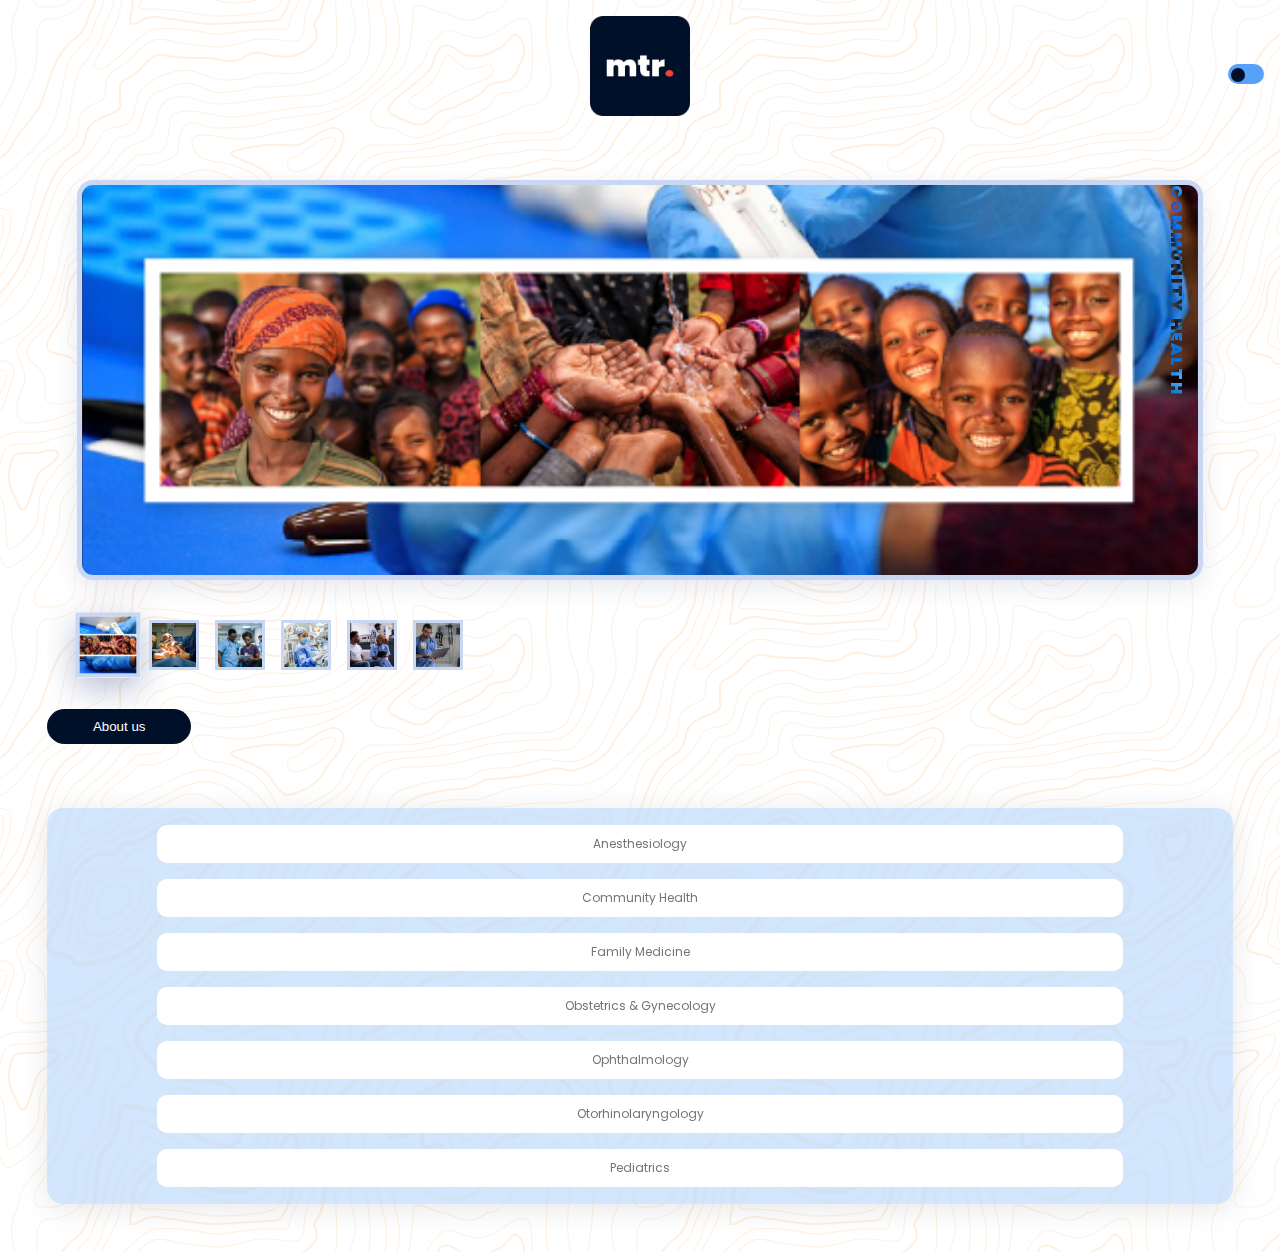
==== commit 894b05ff: "added pedo, commhealth, obgyn to home" ====
--- a/index.html
+++ b/index.html
@@ -109,9 +109,13 @@
           <a href="https://materea.github.io/obgyn">Obstetrics & Gynecology</a> -->
 
           <a href="https://materea.github.io/anesth">Anesthesiology</a>
-          <a href="https://materea.github.io/ophtha">Family Medicine</a>
+          <a href="https://materea.github.io/commhealth">Community Health</a>
+          <a href="https://materea.github.io/familymed">Family Medicine</a>
+          <a href="https://materea.github.io/obgyn">Obstetrics & Gynecology</a>
           <a href="https://materea.github.io/ophtha">Ophthalmology</a>
           <a href="https://materea.github.io/orl">Otorhinolaryngology</a>
+          <a href="https://materea.github.io/pedo">Pediatrics</a>
+
 
         
         </div>
--- a/style2.css
+++ b/style2.css
@@ -509,10 +509,6 @@
 
 
 
-.dark-mode .flat-btn:active{
-  background: var(--color-green);
-}
-
 
 .dark-mode .blurred-box {
   background: var(--color-darker-alpha);
@@ -521,18 +517,18 @@
 
 
 .dark-mode .posting a{
-  background-color: var(--color-secondary);
-  color: var(--color-primary-dark);
+  background-color: var(--color-secondary-dark);
+  color: var(--color-darker-dark);
 }
 
 .dark-mode .posting a:hover{
-  background: var(--color-primary-dark);
-  color: var(--color-primary);
+  background: var(--color-secondary);
+  color: var(--color-darker);
 }
 
 
 .dark-mode .posting a:active{
-  background: var(--color-primary-dark);
+  background: var(--color-secondary);
 }
 
 .dark-mode #text1,
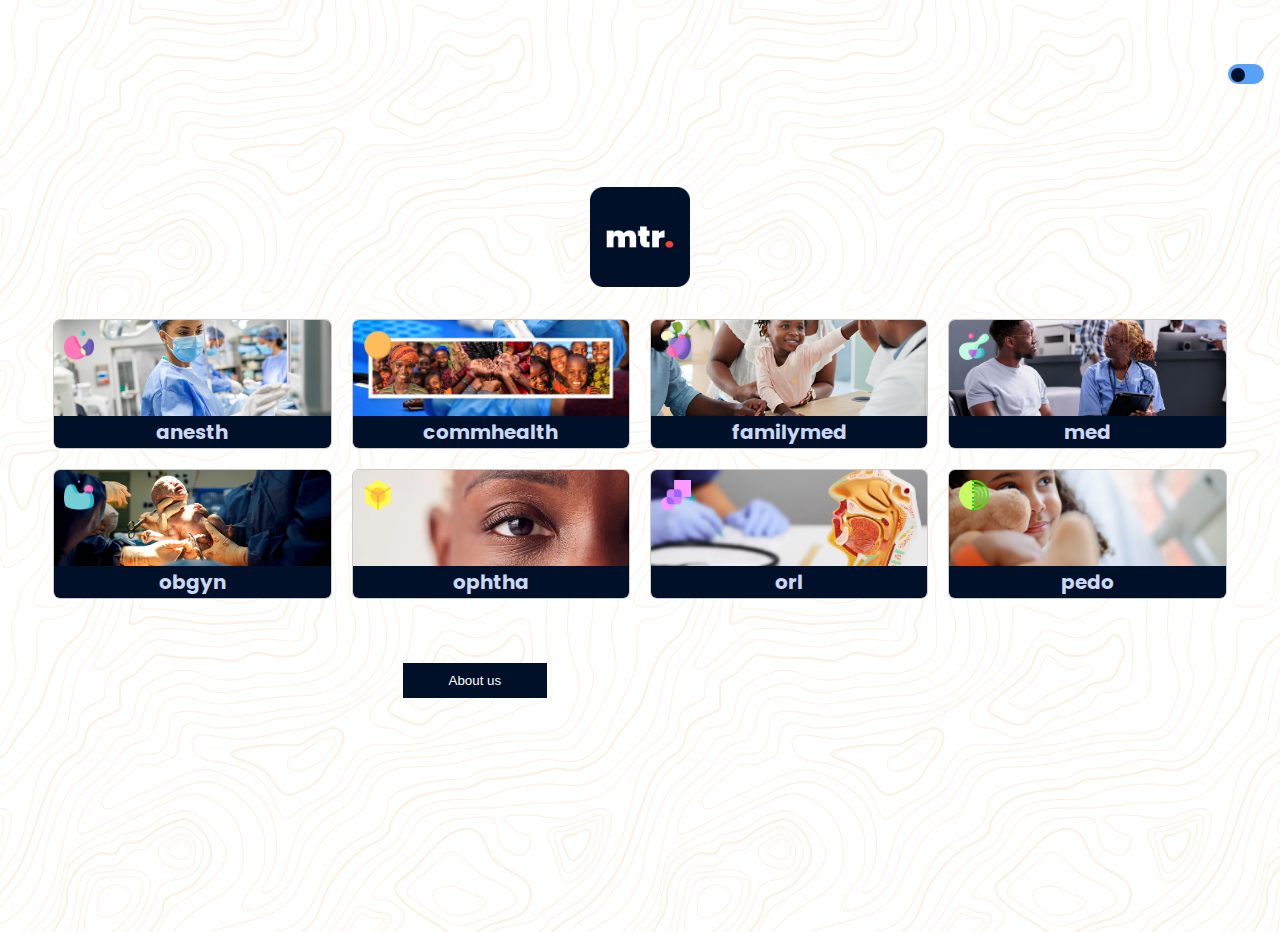
==== commit 87c529d8: "updated homepg" ====
--- a/index.html
+++ b/index.html
@@ -6,6 +6,7 @@
   <title>mtr.</title>
   <link rel="shortcut icon" href="./img/favicon.png" type="image/x-icon">
   <link rel="stylesheet" href="style2.css">
+
 </head>
 <body>
       <!-- Toggle switch for dark mode -->
@@ -47,7 +48,7 @@
     </svg> -->
 
 
-  
+<!--   
     <div class="section full-height over-hide px-4 px-sm-0">
       <div class="container">
         <div class="row full-height justify-content-center">
@@ -89,25 +90,17 @@
             </div>
             </div>
         </div>
-    </div>
+    </div> -->
 
 
 
-      <div class="btn">
-        <a href="about-temp2.html"> <button class="flat-btn">About us</button> </a>
-      </div>
+
       
 
 
-      <div class="blurred-box">
+      <!-- <div class="blurred-box">
 
         <div class="posting">
-        
-          <!-- <a href="https://materea.github.io/commhealth">Community Health</a>
-        
-      
-          <a href="https://materea.github.io/obgyn">Obstetrics & Gynecology</a> -->
-
           <a href="https://materea.github.io/anesth">Anesthesiology</a>
           <a href="https://materea.github.io/commhealth">Community Health</a>
           <a href="https://materea.github.io/familymed">Family Medicine</a>
@@ -119,8 +112,64 @@
 
         
         </div>
-      </div>
+      </div> -->
      
+
+      <div class="homepage">
+        <a href="https://materea.github.io/anesth" class="course-card">
+            <div class="course-icon" style="background-image: url('/img/home-icons/icons\ \(1\).png');"></div>
+            <div class="course-image" style="background-image: url('img/anesthesiology.png');"></div>
+            <div class="course-heading">anesth</div>
+        </a>
+        
+        <a href="https://materea.github.io/commhealth" class="course-card">
+          <div class="course-icon" style="background-image: url('/img/home-icons/icons\ \(2\).png');"></div>
+          <div class="course-image" style="background-image: url('/img/commhealth-copy.png');"></div>
+            <div class="course-heading">commhealth</div>
+        </a>
+        
+        <a href="https://materea.github.io/familymed" class="course-card">
+          <div class="course-icon" style="background-image: url('/img/home-icons/icons\ \(3\).png');"></div>
+          <div class="course-image" style="background-image: url('img/fam-med.png');"></div>
+            <div class="course-heading">familymed</div>
+        </a>
+
+        <a href="" class="course-card">
+          <div class="course-icon" style="background-image: url('/img/home-icons/icons\ \(4\).png');"></div>
+          <div class="course-image" style="background-image: url('img/internal-medicine-copy.jpg');"></div>
+            <div class="course-heading">med</div>
+        </a>
+        
+        <a href="https://materea.github.io/obgyn" class="course-card">
+          <div class="course-icon" style="background-image: url('/img/home-icons/icons\ \(5\).png');"></div>
+          <div class="course-image" style="background-image: url('img/obgyn-copy.png');"></div>
+            <div class="course-heading">obgyn</div>
+        </a>
+        
+        <a href="https://materea.github.io/ophtha" class="course-card">
+          <div class="course-icon" style="background-image: url('/img/home-icons/icons\ \(7\).png');"></div>
+          <div class="course-image" style="background-image: url('img/ophthamology.png');"></div>
+            <div class="course-heading">ophtha</div>
+        </a>
+        
+        <a href="https://materea.github.io/orl" class="course-card">
+          <div class="course-icon" style="background-image: url('/img/home-icons/icons\ \(8\).png');"></div>
+          <div class="course-image" style="background-image: url('img/orl.png');"></div>
+            <div class="course-heading">orl</div>
+        </a>
+
+        <a href="https://materea.github.io/pedo" class="course-card">
+          <div class="course-icon" style="background-image: url('/img/home-icons/icons\ \(9\).png');"></div>
+          <div class="course-image" style="background-image: url('img/pediatrics.png');"></div>
+            <div class="course-heading">pedo</div>
+        </a>
+
+    </div>
+        
+    <div class="btn">
+      <a href="about-temp2.html"> <button class="flat-btn">About us</button> </a>
+    </div>
+    </div>
 
       
 
--- a/style2.css
+++ b/style2.css
@@ -120,6 +120,74 @@
 
 
 
+
+
+
+.homepage {
+  display: flex;
+  flex-wrap: wrap;
+  justify-content: center;
+  gap: 20px;
+}
+
+.homepage .course-card {
+  width: calc(50% - 50px);
+  height: 8em;
+  border: 1px solid #ccc;
+  border-radius: 7px;
+  overflow: hidden;
+  cursor: pointer;
+  text-decoration: none;
+  color: inherit;
+  position: relative;
+  display: block;
+}
+
+.homepage .course-icon {
+  position: absolute;
+  top: 10px;
+  left: 10px;
+  width: 30px;
+  height: 30px;
+  background: no-repeat center center;
+  background-size: contain;
+}
+
+.homepage .course-image {
+  width: 100%;
+  height: 75%;
+  background: no-repeat center center;
+  background-size: cover;
+}
+
+.homepage .course-heading {
+  width: 100%;
+  height: 25%;
+  display: flex;
+  align-items: center;
+  justify-content: center;
+  font-size: 20px;
+  font-weight: bold;
+  background-color: #f4f4f4;
+}
+
+.homepage .course-card:hover {
+  box-shadow: 0 4px 8px rgba(0, 0, 0, 0.2);
+}
+
+/* Tablet and desktop styles */
+@media (min-width: 768px) {
+  .homepage .course-card {
+      width: calc(33.333% - 20px);
+  }
+}
+
+@media (min-width: 1024px) {
+  .homepage .course-card {
+      width: calc(25% - 20px);
+  }
+}
+
 /* Style for the toggle switch */
 .dark-mode-toggle {
   position: fixed;
@@ -179,7 +247,8 @@
 /*                        buttons          */
 
 .btn {
-  margin-right: auto;
+  width: 40%;
+  margin: 4rem auto 1rem auto;
 }
 
 .flat-btn {
@@ -187,11 +256,12 @@
   color:#fff;
   border:none;
   padding:10px 10px;
-  border-radius:20px;
   font-family: var(--font-family-primary);
   transition:all 200ms ease-out;
   display: inline-block;
   width: 9rem;
+  margin: auto;
+
 }
 
 .flat-btn a{
@@ -546,4 +616,14 @@
 
 .dark-mode .section ul li {
   border: 5px solid var(--color-secondary);
+}
+
+.dark-mode .homepage .course-card {
+  border: 1px solid var(--color-ash);
+
+}
+
+.homepage .course-heading {
+  color: var(--color-darker-dark);
+  background-color: var(--color-darker);
 }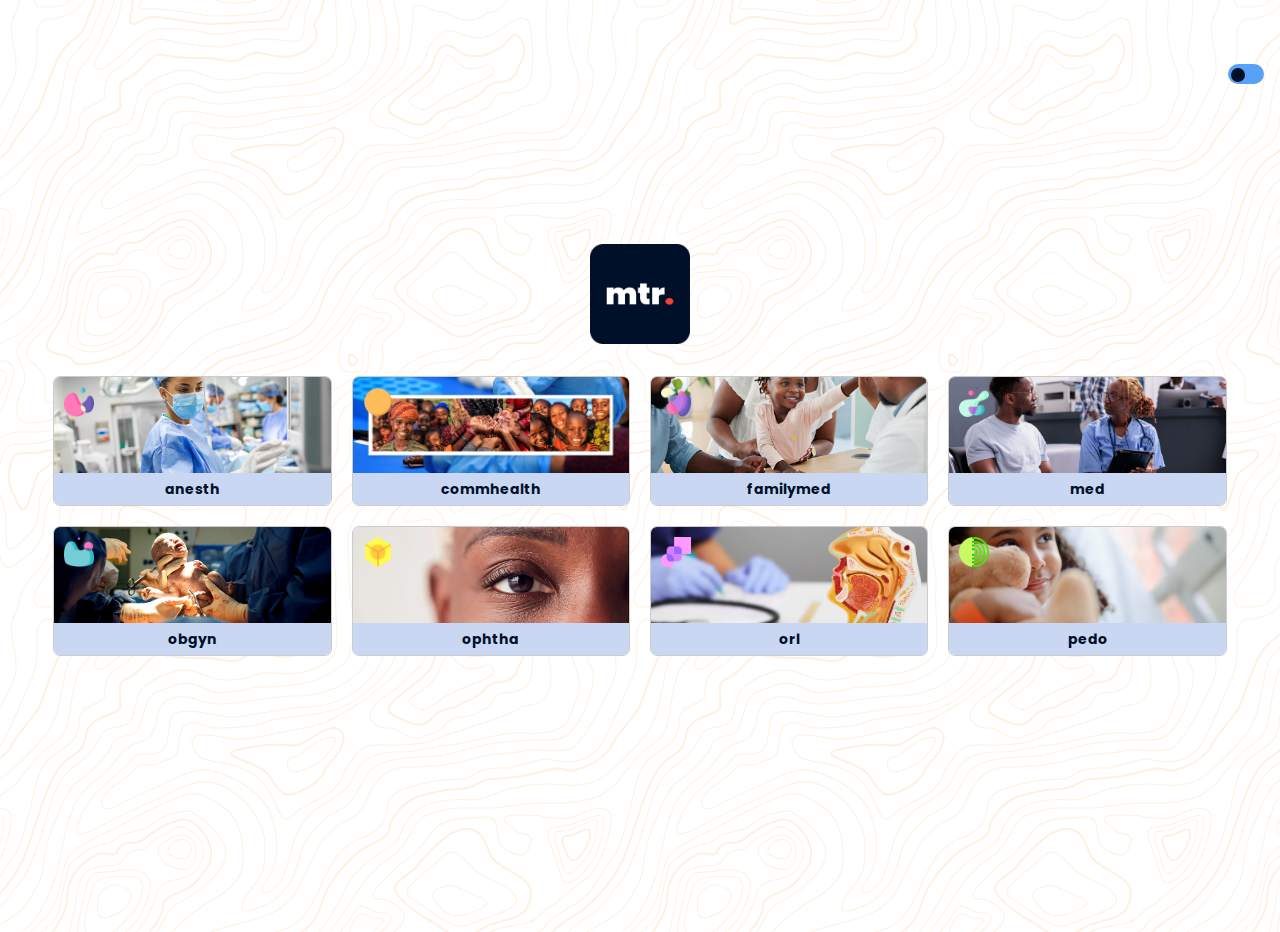
==== commit 540e4e74: "..." ====
--- a/index.html
+++ b/index.html
@@ -166,9 +166,9 @@
 
     </div>
         
-    <div class="btn">
+    <!-- <div class="btn">
       <a href="about-temp2.html"> <button class="flat-btn">About us</button> </a>
-    </div>
+    </div> -->
     </div>
 
       
--- a/style2.css
+++ b/style2.css
@@ -166,9 +166,10 @@
   display: flex;
   align-items: center;
   justify-content: center;
-  font-size: 20px;
+  font-size: 14px;
   font-weight: bold;
-  background-color: #f4f4f4;
+  color: var(--color-darker);
+  background-color: var(--color-darker-dark);
 }
 
 .homepage .course-card:hover {
@@ -247,21 +248,23 @@
 /*                        buttons          */
 
 .btn {
-  width: 40%;
-  margin: 4rem auto 1rem auto;
+  display: flex;
+  justify-content: center; /* Centers the button horizontally */
+  margin-top: 4rem;
 }
 
 .flat-btn {
   background: var(--color-darker);
   color:#fff;
   border:none;
-  padding:10px 10px;
+  padding:5px 10px;
   font-family: var(--font-family-primary);
   transition:all 200ms ease-out;
   display: inline-block;
   width: 9rem;
   margin: auto;
-
+  text-align: center;
+  font-size: .7rem;
 }
 
 .flat-btn a{
@@ -623,7 +626,7 @@
 
 }
 
-.homepage .course-heading {
+.dark-mode .homepage .course-heading {
   color: var(--color-darker-dark);
   background-color: var(--color-darker);
 }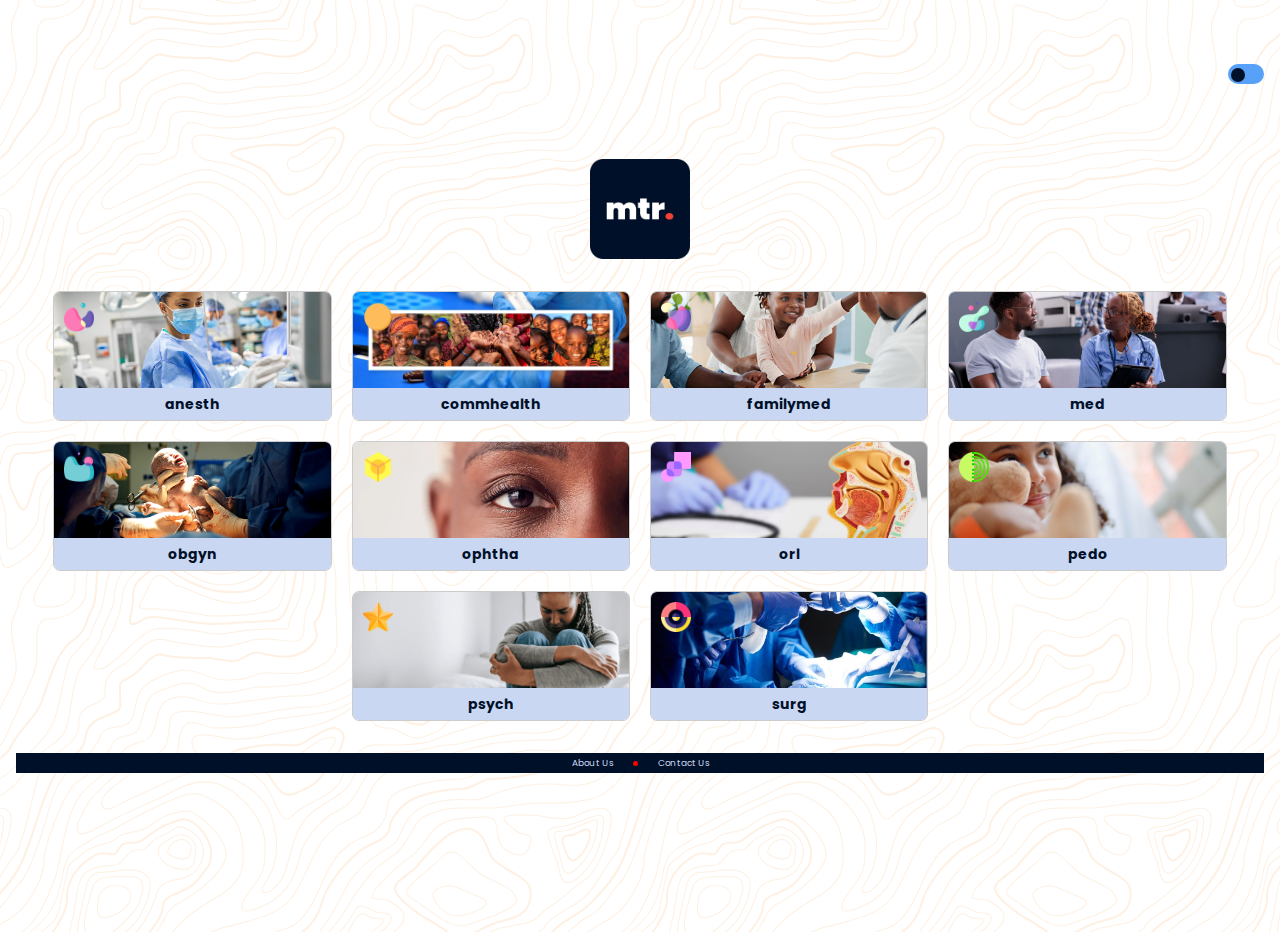
==== commit b16f5934: "..." ====
--- a/index.html
+++ b/index.html
@@ -48,49 +48,7 @@
     </svg> -->
 
 
-<!--   
-    <div class="section full-height over-hide px-4 px-sm-0">
-      <div class="container">
-        <div class="row full-height justify-content-center">
-          <div class="padding-tb">
-            <div class="section mx-auto text-center slider-height-padding">
-                    <input class="checkbox frst" type="radio" id="slide-1" name="slider" checked/>
-                    <label for="slide-1"></label>
-                    <input class="checkbox scnd" type="radio" name="slider" id="slider-2"/>
-                    <label for="slider-2"></label>
-                    <input class="checkbox thrd" type="radio" name="slider" id="slider-3"/>
-                    <label for="slider-3"></label>
-                    <input class="checkbox foth" type="radio" name="slider" id="slider-4"/>
-                    <label for="slider-4"></label>
-                    <input class="checkbox fifth" type="radio" name="slider" id="slider-5"/>
-                    <label for="slider-5"></label>
-                    <input class="checkbox sixth" type="radio" name="slider" id="slider-6"/>
-                    <label for="slider-6"></label>
-              <ul>
-                <li>
-                  <span>COMMUNITY HEALTH</span>
-                  </li>
-                <li>
-                  <span>OBSTETRICS & GYNECOLOGY</span>
-                  </li>
-                <li>
-                  <span></span>
-                  </li>
-                <li>
-                  <span>ANESTHESIOLOGY</span>
-                  </li>
-                  <li>
-                    <span></span>
-                    </li>
-                    <li>
-                      <span>MEDICAL STUDENT</span>
-                      </li>
-                </ul>
-              </div>
-            </div>
-            </div>
-        </div>
-    </div> -->
+
 
 
 
@@ -164,14 +122,28 @@
             <div class="course-heading">pedo</div>
         </a>
 
+        <a href="https://materea.github.io/psych" class="course-card">
+          <div class="course-icon" style="background-image: url('/img/home-icons/icons\ \(10\).png');"></div>
+          <div class="course-image" style="background-image: url('img/psych.png');"></div>
+            <div class="course-heading">psych</div>
+        </a>
+
+        <a href="https://materea.github.io/" class="course-card">
+          <div class="course-icon" style="background-image: url('/img/home-icons/icons\ \(11\).png');"></div>
+          <div class="course-image" style="background-image: url('img/surgery.png');"></div>
+            <div class="course-heading">surg</div>
+        </a>
+
     </div>
         
-    <!-- <div class="btn">
-      <a href="about-temp2.html"> <button class="flat-btn">About us</button> </a>
-    </div> -->
+
     </div>
 
-      
+    <footer>
+      <a href="#">About Us</a>
+      <div class="separator"></div>
+      <a href="#">Contact Us</a>
+  </footer>
 
     
 
--- a/style2.css
+++ b/style2.css
@@ -550,7 +550,34 @@
 }
 
 
-
+footer {
+  display: flex;
+  justify-content: center;
+  align-items: center;
+  background-color: var(--color-darker);
+  font-size: 14px;
+  width: 100%;
+  padding: .2rem 0;
+}
+
+footer a {
+  text-decoration: none;
+  color: var(--color-darker-dark);
+  margin: 0 10px;
+  font-size: xx-small;
+}
+
+footer a:hover {
+  color: var(--color-ash-dark);
+
+}
+footer .separator {
+  width: 5px;
+  height: 5px;
+  background-color: red;
+  border-radius: 50%;
+  margin: 0 10px;
+}
 
 
 
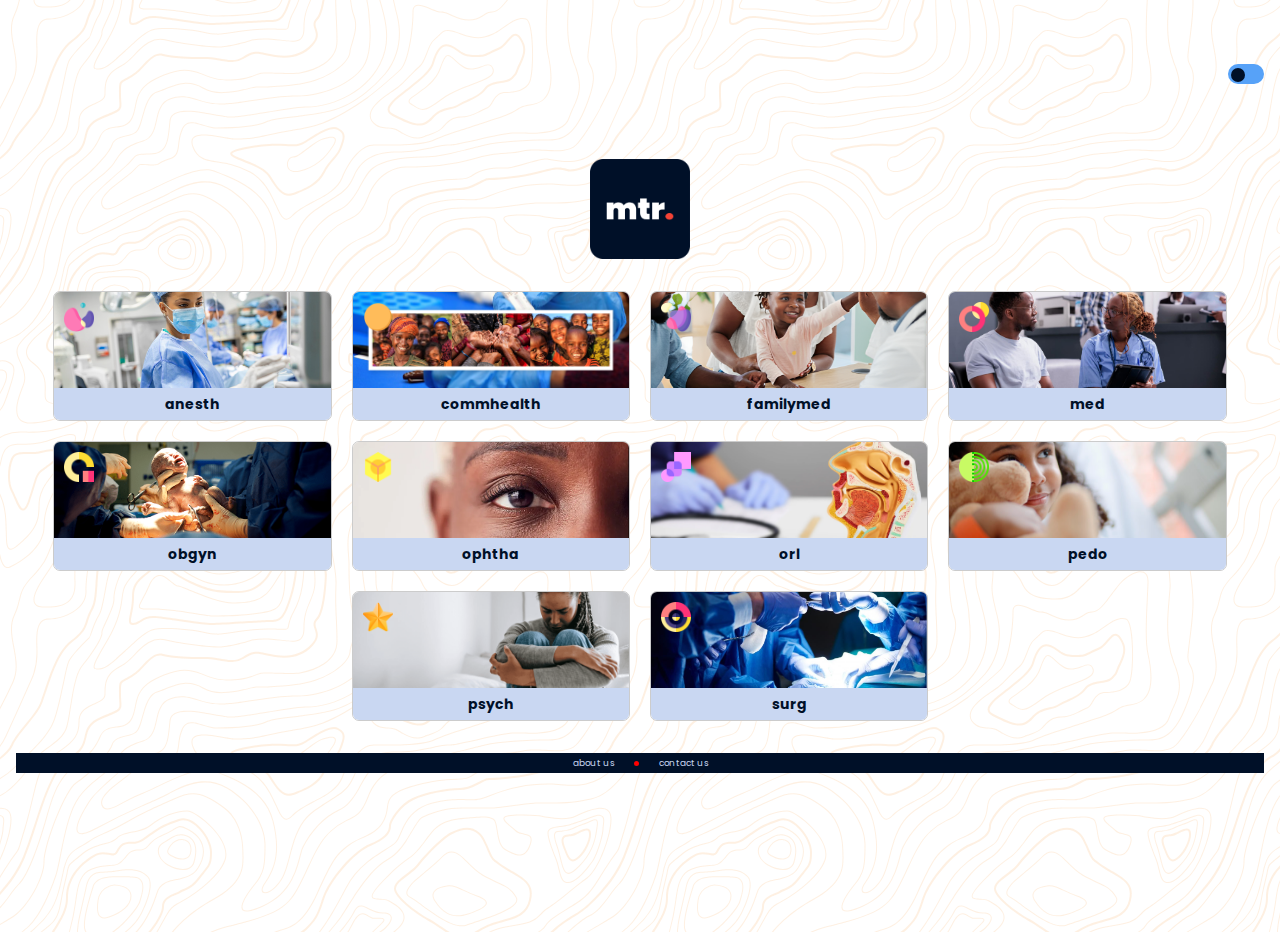
==== commit 73965ea0: "..." ====
--- a/index.html
+++ b/index.html
@@ -140,9 +140,9 @@
     </div>
 
     <footer>
-      <a href="#">About Us</a>
+      <a href="/about-temp2.html">about us</a>
       <div class="separator"></div>
-      <a href="#">Contact Us</a>
+      <a href="#">contact us</a>
   </footer>
 
     
